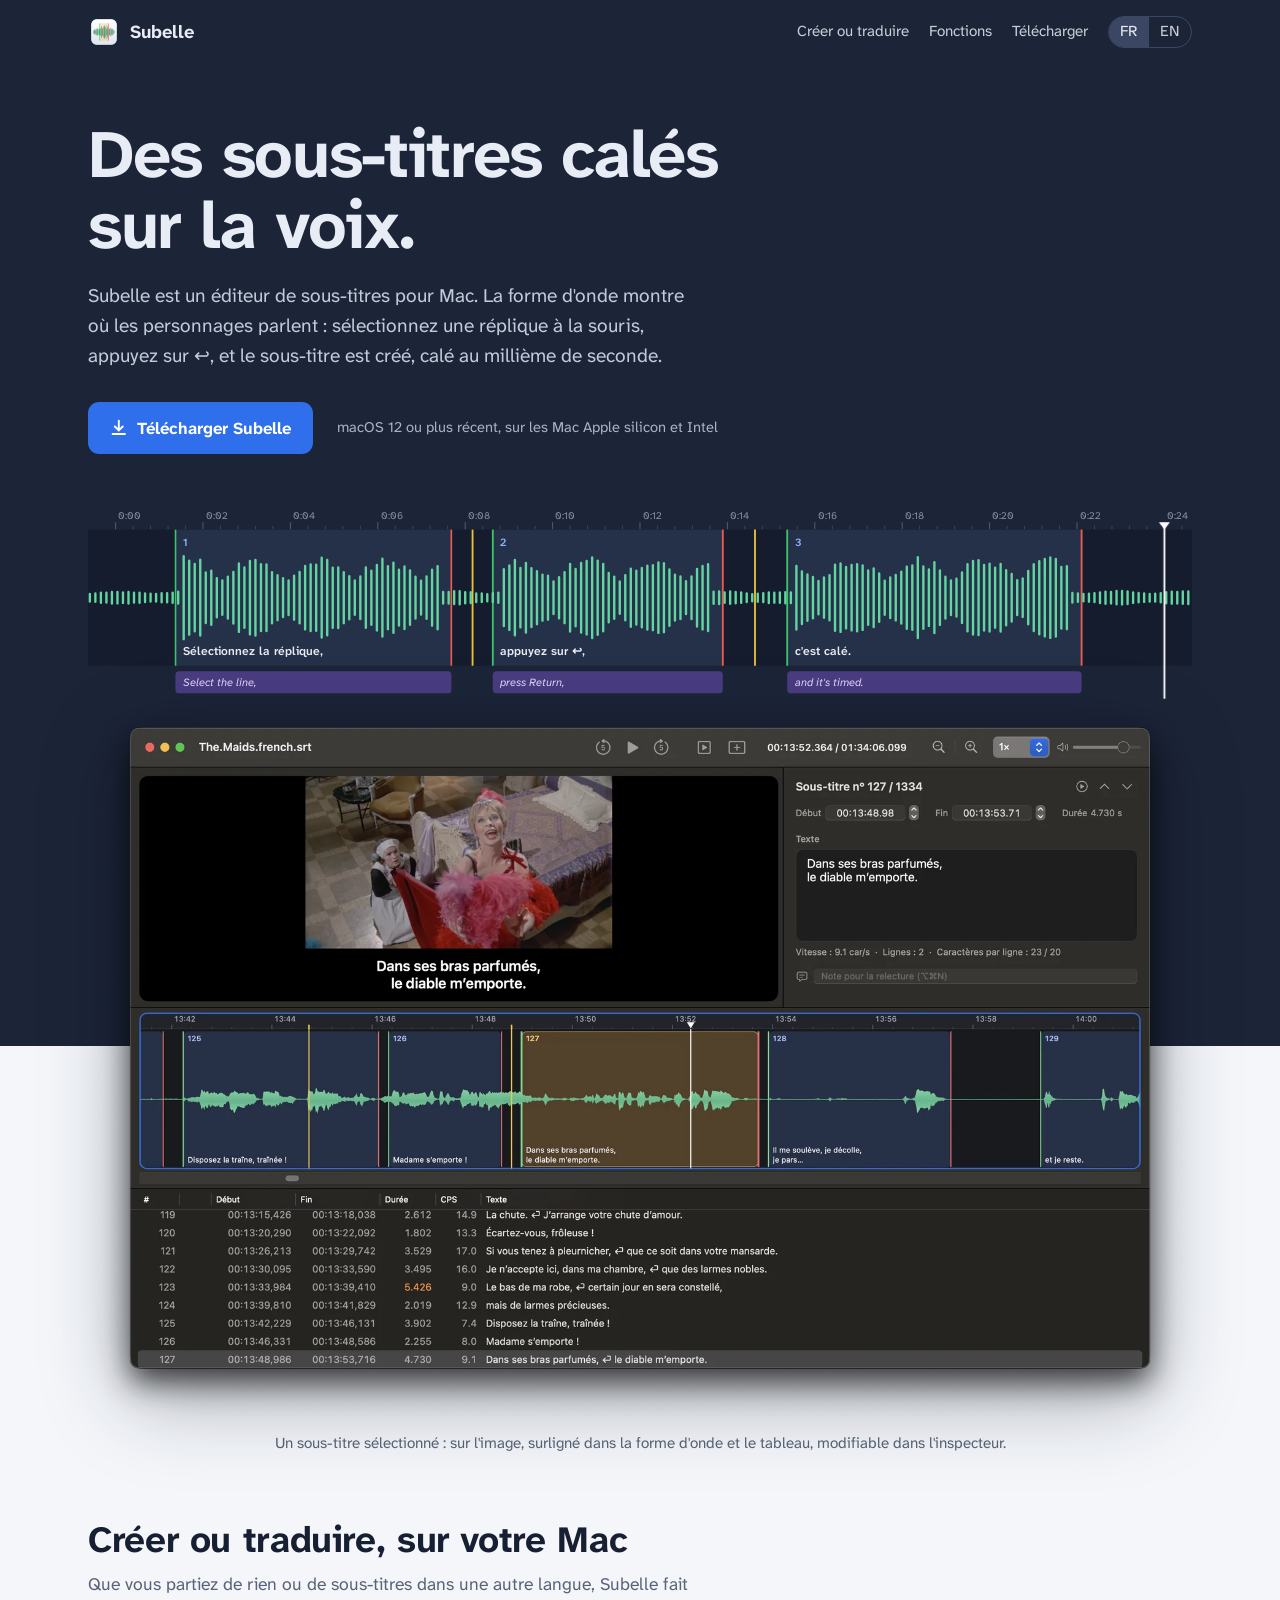
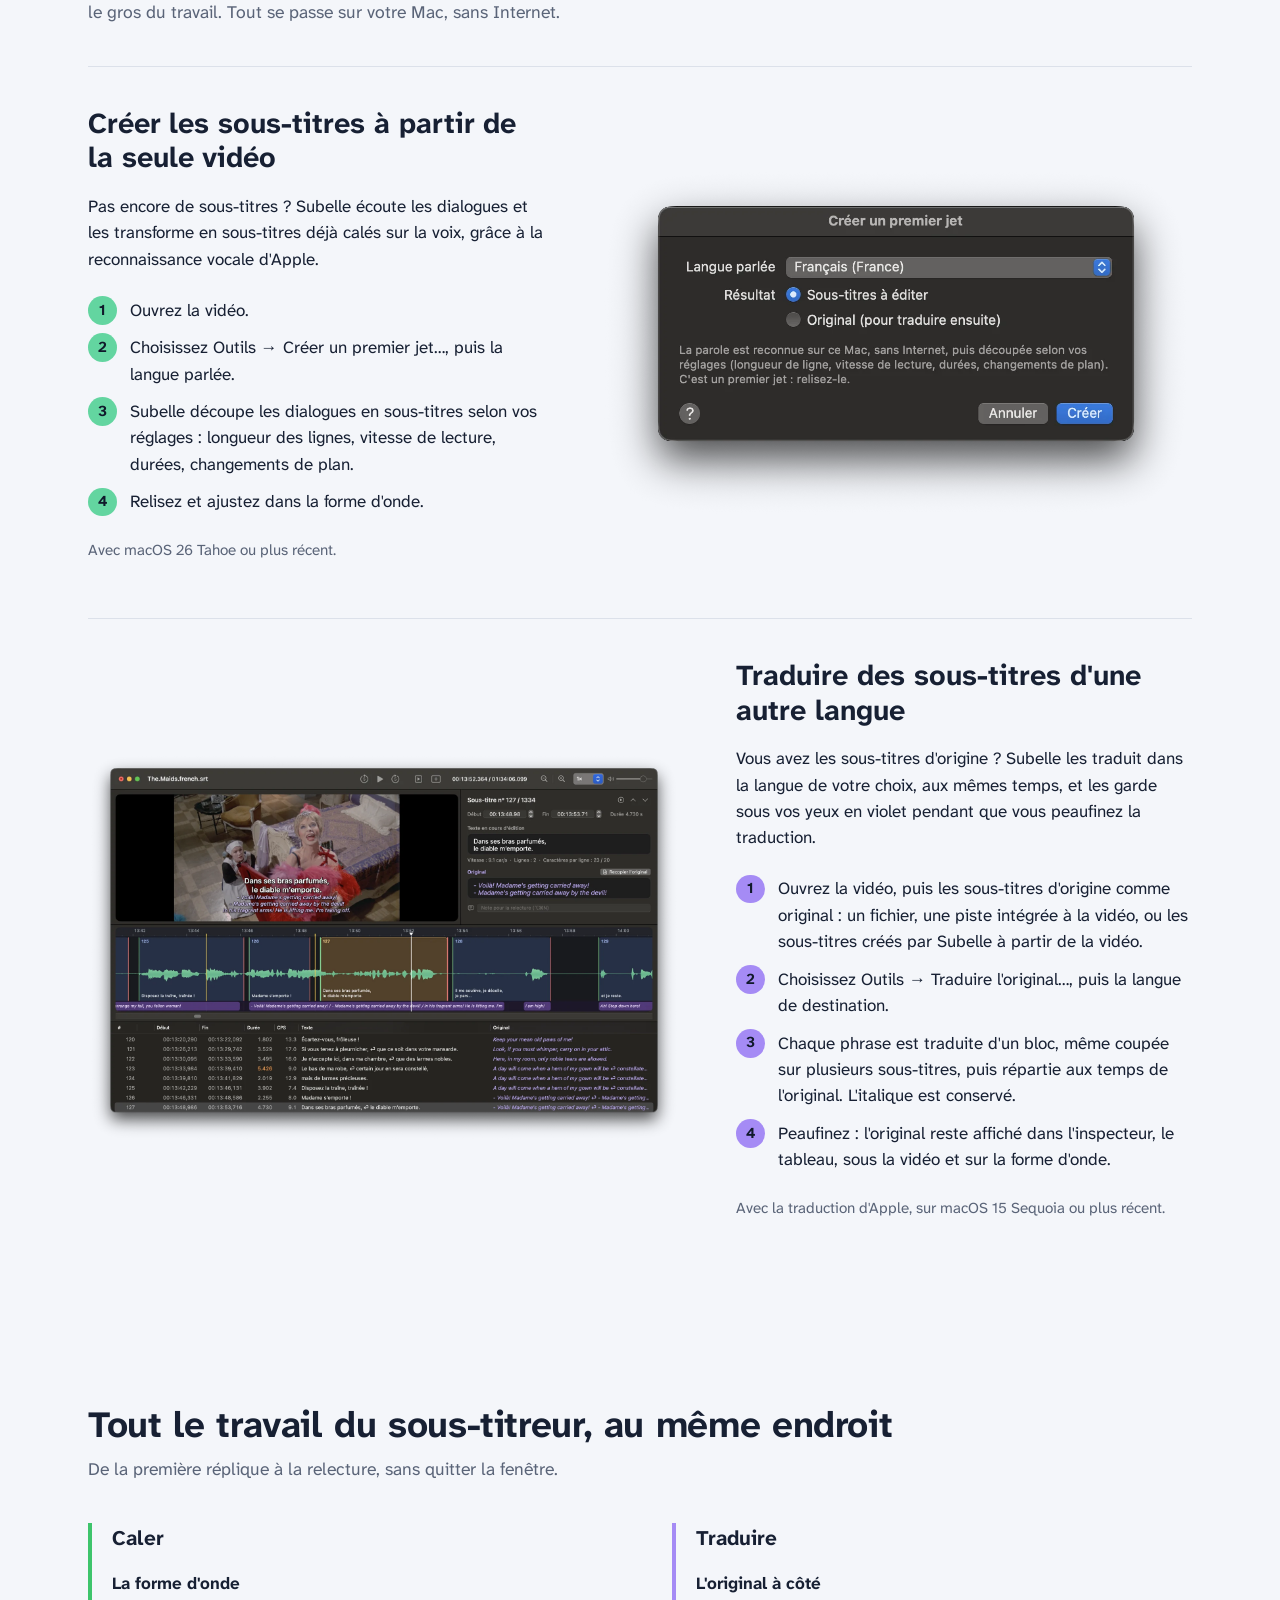
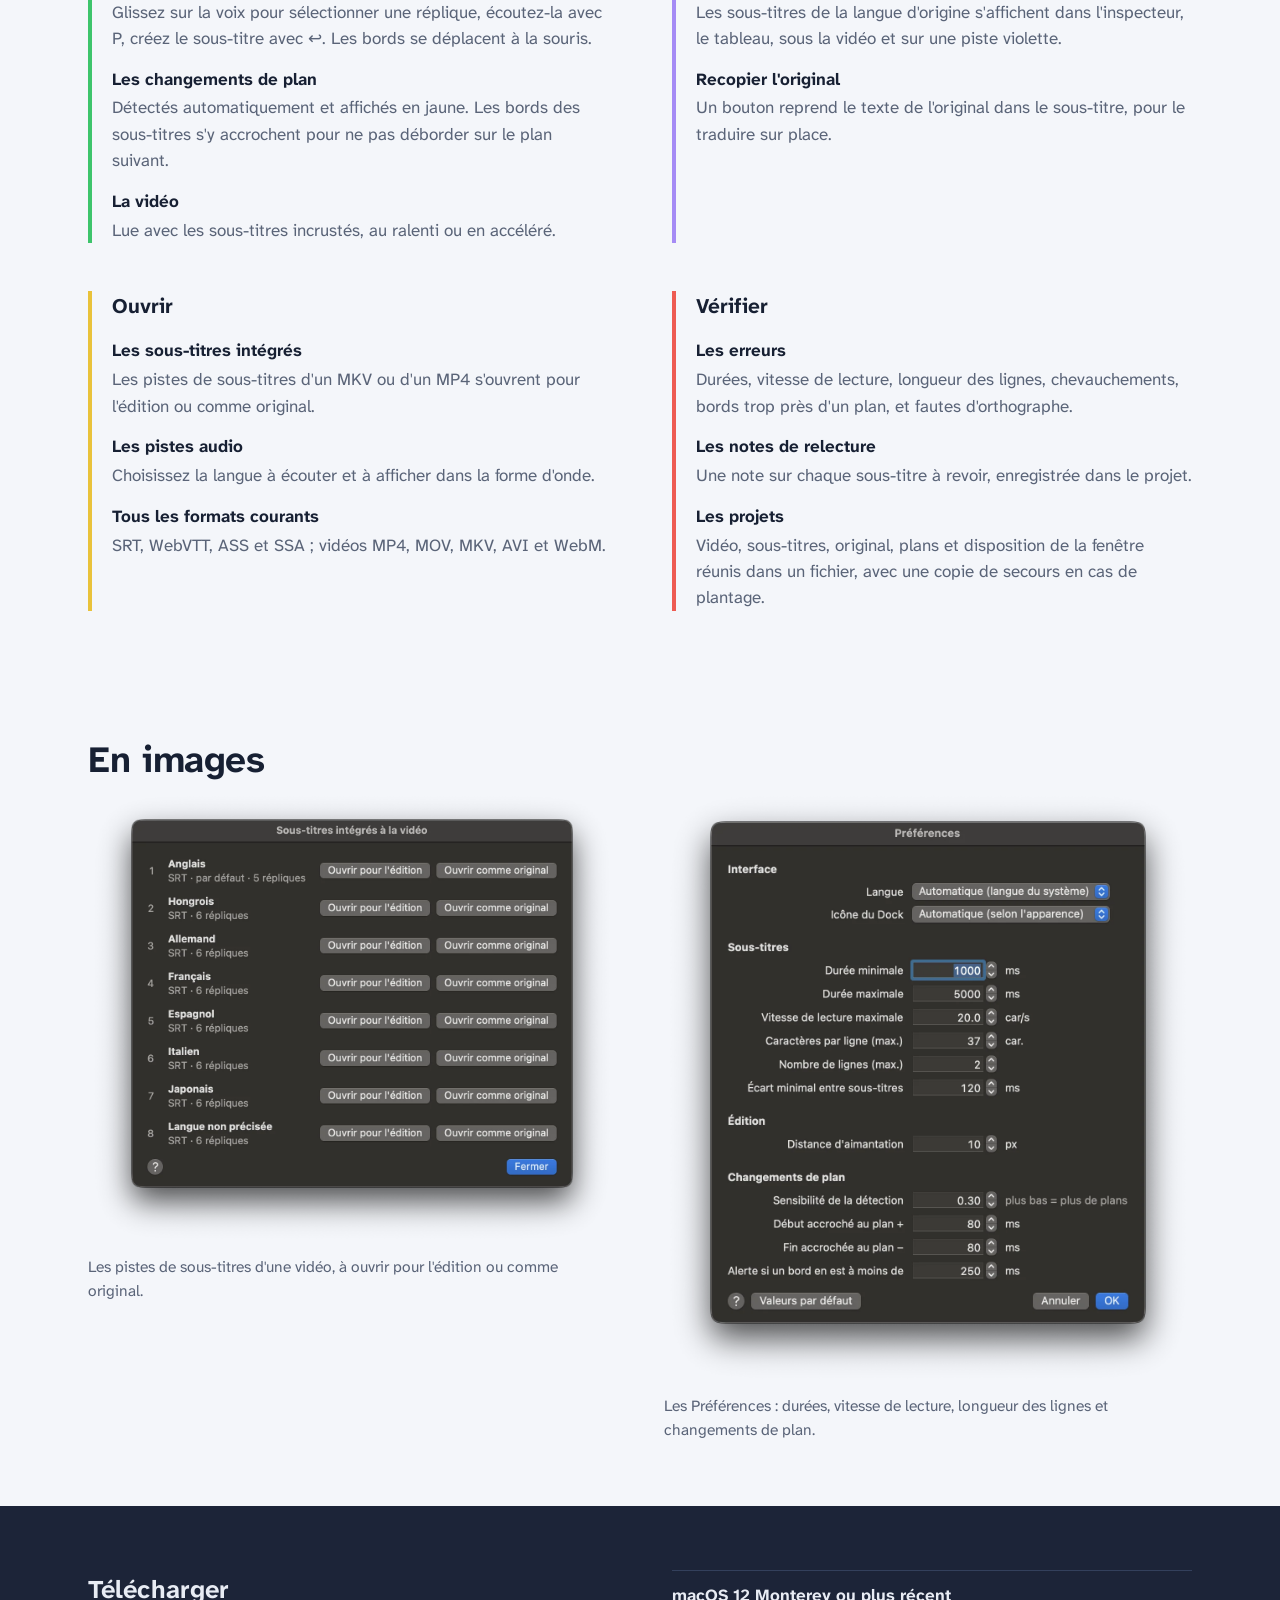
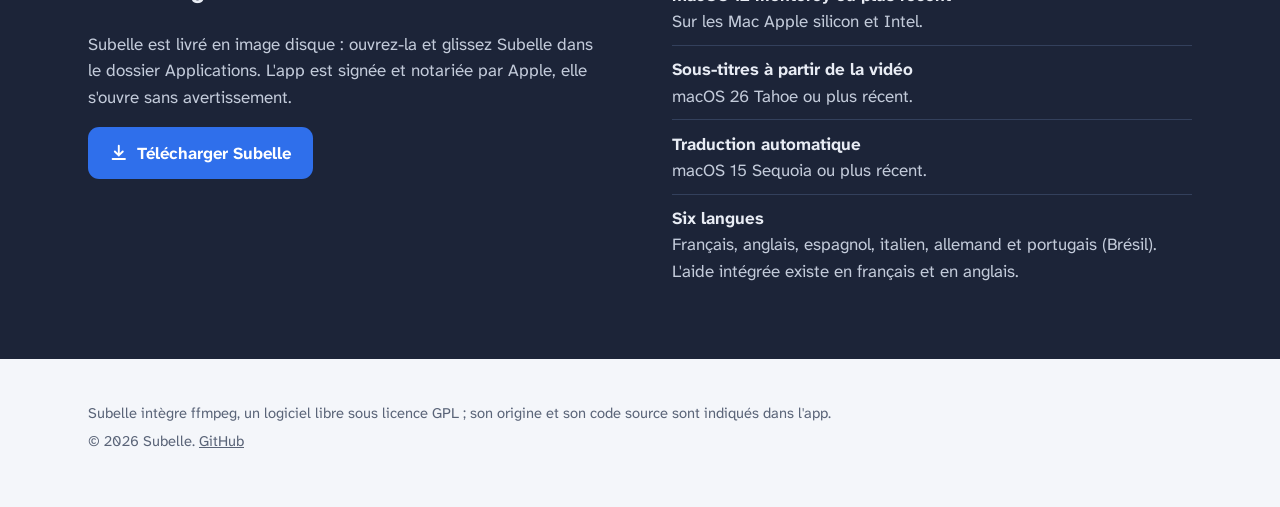
==== fr/index.html @ 778b36cb "Initial commit" ====
<!doctype html>
<html lang="fr">
<head>
<meta charset="utf-8">
<meta name="viewport" content="width=device-width, initial-scale=1">
<title>Subelle — éditeur de sous-titres pour Mac</title>
<meta name="description" content="Subelle est un éditeur de sous-titres pour Mac : on cale chaque réplique en regardant la forme d&#x27;onde de la voix. Il crée aussi des sous-titres à partir de la seule vidéo, et traduit des sous-titres d&#x27;une autre langue.">
<link rel="icon" type="image/png" href="../images/favicon.png">
<link rel="apple-touch-icon" href="../images/icon.png">
<link rel="alternate" hreflang="en" href="../">
<link rel="alternate" hreflang="fr" href="./">
<meta property="og:title" content="Subelle">
<meta property="og:description" content="Subelle est un éditeur de sous-titres pour Mac : on cale chaque réplique en regardant la forme d&#x27;onde de la voix. Il crée aussi des sous-titres à partir de la seule vidéo, et traduit des sous-titres d&#x27;une autre langue.">
<meta property="og:image" content="../images/fr/translation.webp">
<link rel="preconnect" href="https://fonts.googleapis.com">
<link rel="preconnect" href="https://fonts.gstatic.com" crossorigin>
<link href="https://fonts.googleapis.com/css2?family=Atkinson+Hyperlegible+Next:ital,wght@0,400;0,600;0,700;1,400&display=swap" rel="stylesheet">
<link rel="stylesheet" href="../style.css">
</head>
<body>
<header class="top">
  <div class="wrap">
    <a class="brand" href="./"><img src="../images/icon.png" alt="">Subelle</a>
    <nav aria-label="Navigation">
      <a class="hide-sm" href="#create-translate">Créer ou traduire</a>
      <a class="hide-sm" href="#features">Fonctions</a>
      <a class="hide-sm" href="#download">Télécharger</a>
      <span class="langs"><a href="./" lang="fr" data-lang="fr" aria-current="true">FR</a><a href="../" lang="en" data-lang="en" aria-current="false">EN</a></span>
    </nav>
  </div>
</header>
<main>
<div class="hero">
  <div class="wrap">
    <h1>Des sous-titres calés sur la voix.</h1>
    <p class="lead">Subelle est un éditeur de sous-titres pour Mac. La forme d&#x27;onde montre où les personnages parlent : sélectionnez une réplique à la souris, appuyez sur ↩, et le sous-titre est créé, calé au millième de seconde.</p>
    <div class="actions">
      <a class="button" href="#download" data-download><svg viewBox="0 0 20 20" aria-hidden="true"><path d="M10 2v11m0 0l-4.5-4.5M10 13l4.5-4.5M3 17h14" stroke="currentColor" stroke-width="2.2" fill="none" stroke-linecap="round" stroke-linejoin="round"/></svg>Télécharger Subelle</a>
      <p class="fine">macOS 12 ou plus récent, sur les Mac Apple silicon et Intel</p>
    </div>
  </div>
  <div class="wrap strip">
<svg viewBox="0 0 1200 214" role="img" aria-label="Une forme d&#x27;onde avec trois sous-titres calés sur la voix, et l&#x27;original anglais en violet en dessous." xmlns="http://www.w3.org/2000/svg">
<rect x="0" y="0" width="1200" height="30" fill="#1C2438"/>
<line x1="30" y1="22" x2="30" y2="30" stroke="#56627C" stroke-width="1"/>
<text class="ruler" x="33" y="18">0:00</text>
<line x1="49" y1="26" x2="49" y2="30" stroke="#3E4A63" stroke-width="1"/>
<line x1="68" y1="26" x2="68" y2="30" stroke="#3E4A63" stroke-width="1"/>
<line x1="87" y1="26" x2="87" y2="30" stroke="#3E4A63" stroke-width="1"/>
<line x1="106" y1="26" x2="106" y2="30" stroke="#3E4A63" stroke-width="1"/>
<line x1="125" y1="22" x2="125" y2="30" stroke="#56627C" stroke-width="1"/>
<text class="ruler" x="128" y="18">0:02</text>
<line x1="144" y1="26" x2="144" y2="30" stroke="#3E4A63" stroke-width="1"/>
<line x1="163" y1="26" x2="163" y2="30" stroke="#3E4A63" stroke-width="1"/>
<line x1="182" y1="26" x2="182" y2="30" stroke="#3E4A63" stroke-width="1"/>
<line x1="201" y1="26" x2="201" y2="30" stroke="#3E4A63" stroke-width="1"/>
<line x1="220" y1="22" x2="220" y2="30" stroke="#56627C" stroke-width="1"/>
<text class="ruler" x="223" y="18">0:04</text>
<line x1="239" y1="26" x2="239" y2="30" stroke="#3E4A63" stroke-width="1"/>
<line x1="258" y1="26" x2="258" y2="30" stroke="#3E4A63" stroke-width="1"/>
<line x1="277" y1="26" x2="277" y2="30" stroke="#3E4A63" stroke-width="1"/>
<line x1="296" y1="26" x2="296" y2="30" stroke="#3E4A63" stroke-width="1"/>
<line x1="315" y1="22" x2="315" y2="30" stroke="#56627C" stroke-width="1"/>
<text class="ruler" x="318" y="18">0:06</text>
<line x1="334" y1="26" x2="334" y2="30" stroke="#3E4A63" stroke-width="1"/>
<line x1="353" y1="26" x2="353" y2="30" stroke="#3E4A63" stroke-width="1"/>
<line x1="372" y1="26" x2="372" y2="30" stroke="#3E4A63" stroke-width="1"/>
<line x1="391" y1="26" x2="391" y2="30" stroke="#3E4A63" stroke-width="1"/>
<line x1="410" y1="22" x2="410" y2="30" stroke="#56627C" stroke-width="1"/>
<text class="ruler" x="413" y="18">0:08</text>
<line x1="429" y1="26" x2="429" y2="30" stroke="#3E4A63" stroke-width="1"/>
<line x1="448" y1="26" x2="448" y2="30" stroke="#3E4A63" stroke-width="1"/>
<line x1="467" y1="26" x2="467" y2="30" stroke="#3E4A63" stroke-width="1"/>
<line x1="486" y1="26" x2="486" y2="30" stroke="#3E4A63" stroke-width="1"/>
<line x1="505" y1="22" x2="505" y2="30" stroke="#56627C" stroke-width="1"/>
<text class="ruler" x="508" y="18">0:10</text>
<line x1="524" y1="26" x2="524" y2="30" stroke="#3E4A63" stroke-width="1"/>
<line x1="543" y1="26" x2="543" y2="30" stroke="#3E4A63" stroke-width="1"/>
<line x1="562" y1="26" x2="562" y2="30" stroke="#3E4A63" stroke-width="1"/>
<line x1="581" y1="26" x2="581" y2="30" stroke="#3E4A63" stroke-width="1"/>
<line x1="600" y1="22" x2="600" y2="30" stroke="#56627C" stroke-width="1"/>
<text class="ruler" x="603" y="18">0:12</text>
<line x1="619" y1="26" x2="619" y2="30" stroke="#3E4A63" stroke-width="1"/>
<line x1="638" y1="26" x2="638" y2="30" stroke="#3E4A63" stroke-width="1"/>
<line x1="657" y1="26" x2="657" y2="30" stroke="#3E4A63" stroke-width="1"/>
<line x1="676" y1="26" x2="676" y2="30" stroke="#3E4A63" stroke-width="1"/>
<line x1="695" y1="22" x2="695" y2="30" stroke="#56627C" stroke-width="1"/>
<text class="ruler" x="698" y="18">0:14</text>
<line x1="714" y1="26" x2="714" y2="30" stroke="#3E4A63" stroke-width="1"/>
<line x1="733" y1="26" x2="733" y2="30" stroke="#3E4A63" stroke-width="1"/>
<line x1="752" y1="26" x2="752" y2="30" stroke="#3E4A63" stroke-width="1"/>
<line x1="771" y1="26" x2="771" y2="30" stroke="#3E4A63" stroke-width="1"/>
<line x1="790" y1="22" x2="790" y2="30" stroke="#56627C" stroke-width="1"/>
<text class="ruler" x="793" y="18">0:16</text>
<line x1="809" y1="26" x2="809" y2="30" stroke="#3E4A63" stroke-width="1"/>
<line x1="828" y1="26" x2="828" y2="30" stroke="#3E4A63" stroke-width="1"/>
<line x1="847" y1="26" x2="847" y2="30" stroke="#3E4A63" stroke-width="1"/>
<line x1="866" y1="26" x2="866" y2="30" stroke="#3E4A63" stroke-width="1"/>
<line x1="885" y1="22" x2="885" y2="30" stroke="#56627C" stroke-width="1"/>
<text class="ruler" x="888" y="18">0:18</text>
<line x1="904" y1="26" x2="904" y2="30" stroke="#3E4A63" stroke-width="1"/>
<line x1="923" y1="26" x2="923" y2="30" stroke="#3E4A63" stroke-width="1"/>
<line x1="942" y1="26" x2="942" y2="30" stroke="#3E4A63" stroke-width="1"/>
<line x1="961" y1="26" x2="961" y2="30" stroke="#3E4A63" stroke-width="1"/>
<line x1="980" y1="22" x2="980" y2="30" stroke="#56627C" stroke-width="1"/>
<text class="ruler" x="983" y="18">0:20</text>
<line x1="999" y1="26" x2="999" y2="30" stroke="#3E4A63" stroke-width="1"/>
<line x1="1018" y1="26" x2="1018" y2="30" stroke="#3E4A63" stroke-width="1"/>
<line x1="1037" y1="26" x2="1037" y2="30" stroke="#3E4A63" stroke-width="1"/>
<line x1="1056" y1="26" x2="1056" y2="30" stroke="#3E4A63" stroke-width="1"/>
<line x1="1075" y1="22" x2="1075" y2="30" stroke="#56627C" stroke-width="1"/>
<text class="ruler" x="1078" y="18">0:22</text>
<line x1="1094" y1="26" x2="1094" y2="30" stroke="#3E4A63" stroke-width="1"/>
<line x1="1113" y1="26" x2="1113" y2="30" stroke="#3E4A63" stroke-width="1"/>
<line x1="1132" y1="26" x2="1132" y2="30" stroke="#3E4A63" stroke-width="1"/>
<line x1="1151" y1="26" x2="1151" y2="30" stroke="#3E4A63" stroke-width="1"/>
<line x1="1170" y1="22" x2="1170" y2="30" stroke="#56627C" stroke-width="1"/>
<text class="ruler" x="1173" y="18">0:24</text>
<line x1="1189" y1="26" x2="1189" y2="30" stroke="#3E4A63" stroke-width="1"/>
<line x1="1208" y1="26" x2="1208" y2="30" stroke="#3E4A63" stroke-width="1"/>
<line x1="1227" y1="26" x2="1227" y2="30" stroke="#3E4A63" stroke-width="1"/>
<line x1="1246" y1="26" x2="1246" y2="30" stroke="#3E4A63" stroke-width="1"/>
<rect x="0" y="30" width="1200" height="148" fill="#151C2D"/>
<g class="cue c1">
<rect x="95" y="30" width="300" height="148" fill="#253049"/>
<line x1="95" y1="30" x2="95" y2="178" stroke="#3DC46B" stroke-width="2"/>
<line x1="395" y1="30" x2="395" y2="178" stroke="#EE5B52" stroke-width="2"/>
<text class="cue-text" x="103" y="48" style="fill:#8FB4FF;font-size:12px">1</text>
<text class="cue-text" x="103" y="166">Sélectionnez la réplique,</text>
</g>
<g class="cue c2">
<rect x="440" y="30" width="250" height="148" fill="#253049"/>
<line x1="440" y1="30" x2="440" y2="178" stroke="#3DC46B" stroke-width="2"/>
<line x1="690" y1="30" x2="690" y2="178" stroke="#EE5B52" stroke-width="2"/>
<text class="cue-text" x="448" y="48" style="fill:#8FB4FF;font-size:12px">2</text>
<text class="cue-text" x="448" y="166">appuyez sur ↩,</text>
</g>
<g class="cue c3">
<rect x="760" y="30" width="320" height="148" fill="#253049"/>
<line x1="760" y1="30" x2="760" y2="178" stroke="#3DC46B" stroke-width="2"/>
<line x1="1080" y1="30" x2="1080" y2="178" stroke="#EE5B52" stroke-width="2"/>
<text class="cue-text" x="768" y="48" style="fill:#8FB4FF;font-size:12px">3</text>
<text class="cue-text" x="768" y="166">c&#x27;est calé.</text>
</g>
<line x1="418" y1="30" x2="418" y2="178" stroke="#E9C23A" stroke-width="2"/>
<line x1="725" y1="30" x2="725" y2="178" stroke="#E9C23A" stroke-width="2"/>
<path d="M2,99.9V108.1 M8,99.5V108.5 M14,98.5V109.5 M20,98.7V109.3 M26,97.7V110.3 M32,97.8V110.2 M38,98.3V109.7 M44,97.7V110.3 M50,98.7V109.3 M56,98.5V109.5 M62,99.3V108.7 M68,99.8V108.2 M74,99.9V108.1 M80,99.1V108.9 M86,99.0V109.0 M92,98.5V109.5 M98,97.6V110.4 M104,58.9V149.1 M110,63.8V144.2 M116,67.4V140.6 M122,62.8V145.2 M128,76.5V131.5 M134,74.6V133.4 M140,82.8V125.2 M146,85.4V122.6 M152,81.3V126.7 M158,76.0V132.0 M164,66.8V141.2 M170,71.2V136.8 M176,64.1V143.9 M182,62.9V145.1 M188,67.7V140.3 M194,67.8V140.2 M200,76.2V131.8 M206,79.6V128.4 M212,82.9V125.1 M218,85.2V122.8 M224,80.1V127.9 M230,76.1V131.9 M236,69.5V138.5 M242,67.8V140.2 M248,68.1V139.9 M254,60.6V147.4 M260,63.1V144.9 M266,71.3V136.7 M272,71.1V136.9 M278,76.3V131.7 M284,80.6V127.4 M290,85.4V122.6 M296,80.9V127.1 M302,71.2V136.8 M308,74.6V133.4 M314,68.4V139.6 M320,61.7V146.3 M326,69.8V138.2 M332,65.9V142.1 M338,73.7V134.3 M344,70.0V138.0 M350,74.5V133.5 M356,81.3V126.7 M362,85.6V122.4 M368,81.0V127.0 M374,73.6V134.4 M380,69.7V138.3 M386,97.7V110.3 M392,97.7V110.3 M398,97.0V111.0 M404,96.9V111.1 M410,98.0V110.0 M416,98.1V109.9 M422,99.3V108.7 M428,99.4V108.6 M434,100.1V107.9 M440,99.2V108.8 M446,98.5V109.5 M452,73.1V134.9 M458,69.0V139.0 M464,63.1V144.9 M470,71.7V136.3 M476,66.2V141.8 M482,72.0V136.0 M488,75.2V132.8 M494,79.0V129.0 M500,80.1V127.9 M506,86.3V121.7 M512,81.7V126.3 M518,76.3V131.7 M524,67.2V140.8 M530,72.9V135.1 M536,66.2V141.8 M542,64.1V143.9 M548,60.2V147.8 M554,63.7V144.3 M560,67.4V140.6 M566,77.2V130.8 M572,81.1V126.9 M578,86.4V121.6 M584,79.5V128.5 M590,72.4V135.6 M596,74.8V133.2 M602,71.8V136.2 M608,69.3V138.7 M614,68.7V139.3 M620,65.7V142.3 M626,66.5V141.5 M632,73.4V134.6 M638,79.1V128.9 M644,80.9V127.1 M650,86.2V121.8 M656,80.9V127.1 M662,72.7V135.3 M668,69.5V138.5 M674,67.7V140.3 M680,97.4V110.6 M686,97.2V110.8 M692,98.4V109.6 M698,97.3V110.7 M704,97.9V110.1 M710,98.4V109.6 M716,99.3V108.7 M722,100.1V107.9 M728,99.6V108.4 M734,99.2V108.8 M740,98.2V109.8 M746,98.6V109.4 M752,98.4V109.6 M758,98.0V110.0 M764,98.2V109.8 M770,69.4V138.6 M776,75.4V132.6 M782,78.8V129.2 M788,81.6V126.4 M794,85.9V122.1 M800,82.1V125.9 M806,79.5V128.5 M812,68.1V139.9 M818,66.8V141.2 M824,70.6V137.4 M830,68.4V139.6 M836,67.5V140.5 M842,69.0V139.0 M848,74.5V133.5 M854,72.1V135.9 M860,77.7V130.3 M866,85.5V122.5 M872,81.9V126.1 M878,79.3V128.7 M884,75.8V132.2 M890,70.2V137.8 M896,69.1V138.9 M902,60.1V147.9 M908,70.1V137.9 M914,73.3V134.7 M920,65.5V142.5 M926,74.4V133.6 M932,81.3V126.7 M938,85.2V122.8 M944,83.5V124.5 M950,76.6V131.4 M956,67.5V140.5 M962,64.0V144.0 M968,63.3V144.7 M974,68.3V139.7 M980,67.1V140.9 M986,71.4V136.6 M992,67.2V140.8 M998,74.1V133.9 M1004,78.1V129.9 M1010,85.1V122.9 M1016,83.1V124.9 M1022,75.0V133.0 M1028,67.7V140.3 M1034,64.3V143.7 M1040,61.9V146.1 M1046,60.3V147.7 M1052,61.8V146.2 M1058,70.5V137.5 M1064,69.8V138.2 M1070,98.8V109.2 M1076,99.5V108.5 M1082,100.0V108.0 M1088,99.7V108.3 M1094,99.2V108.8 M1100,98.2V109.8 M1106,97.4V110.6 M1112,97.8V110.2 M1118,96.8V111.2 M1124,96.7V111.3 M1130,97.1V110.9 M1136,98.3V109.7 M1142,98.9V109.1 M1148,99.4V108.6 M1154,99.9V108.1 M1160,99.8V108.2 M1166,99.0V109.0 M1172,98.0V110.0 M1178,97.5V110.5 M1184,97.7V110.3 M1190,97.3V110.7 M1196,97.1V110.9" stroke="#63D5A0" stroke-width="2.6" stroke-linecap="round" fill="none"/>
<rect x="95" y="184" width="300" height="24" rx="4" fill="#4A3C80"/>
<text x="103" y="200" style="font:italic 12px 'Atkinson Hyperlegible Next',sans-serif;fill:#E2D8FF">Select the line,</text>
<rect x="440" y="184" width="250" height="24" rx="4" fill="#4A3C80"/>
<text x="448" y="200" style="font:italic 12px 'Atkinson Hyperlegible Next',sans-serif;fill:#E2D8FF">press Return,</text>
<rect x="760" y="184" width="320" height="24" rx="4" fill="#4A3C80"/>
<text x="768" y="200" style="font:italic 12px 'Atkinson Hyperlegible Next',sans-serif;fill:#E2D8FF">and it&#x27;s timed.</text>
<g class="playhead"><line x1="30" y1="24" x2="30" y2="214" stroke="#FFFFFF" stroke-width="2"/><path d="M24,22 L36,22 L30,30Z" fill="#FFFFFF"/></g>
</svg>
  </div>
</div>
<div class="shot-hero">
  <div class="wrap">
    <figure><img src="../images/fr/editing.webp" width="1800" height="1182" alt="La fenêtre de Subelle : la vidéo avec son sous-titre, l&#x27;inspecteur, la forme d&#x27;onde et le tableau des sous-titres."><figcaption>Un sous-titre sélectionné : sur l&#x27;image, surligné dans la forme d&#x27;onde et le tableau, modifiable dans l&#x27;inspecteur.</figcaption></figure>
  </div>
</div>
<section id="create-translate" class="scenarios">
  <div class="wrap">
    <h2>Créer ou traduire, sur votre Mac</h2>
    <p class="intro">Que vous partiez de rien ou de sous-titres dans une autre langue, Subelle fait le gros du travail. Tout se passe sur votre Mac, sans Internet.</p>
    <article class="scenario create"><div class="text"><h3>Créer les sous-titres à partir de la seule vidéo</h3><p>Pas encore de sous-titres ? Subelle écoute les dialogues et les transforme en sous-titres déjà calés sur la voix, grâce à la reconnaissance vocale d&#x27;Apple.</p><ol><li>Ouvrez la vidéo.</li><li>Choisissez Outils → Créer un premier jet…, puis la langue parlée.</li><li>Subelle découpe les dialogues en sous-titres selon vos réglages : longueur des lignes, vitesse de lecture, durées, changements de plan.</li><li>Relisez et ajustez dans la forme d&#x27;onde.</li></ol><p class="req">Avec macOS 26 Tahoe ou plus récent.</p></div><figure><img src="../images/fr/draft.webp" alt="La fenêtre Créer un premier jet, avec la langue parlée et le choix du résultat."></figure></article><article class="scenario translate"><div class="text"><h3>Traduire des sous-titres d&#x27;une autre langue</h3><p>Vous avez les sous-titres d&#x27;origine ? Subelle les traduit dans la langue de votre choix, aux mêmes temps, et les garde sous vos yeux en violet pendant que vous peaufinez la traduction.</p><ol><li>Ouvrez la vidéo, puis les sous-titres d&#x27;origine comme original : un fichier, une piste intégrée à la vidéo, ou les sous-titres créés par Subelle à partir de la vidéo.</li><li>Choisissez Outils → Traduire l&#x27;original…, puis la langue de destination.</li><li>Chaque phrase est traduite d&#x27;un bloc, même coupée sur plusieurs sous-titres, puis répartie aux temps de l&#x27;original. L&#x27;italique est conservé.</li><li>Peaufinez : l&#x27;original reste affiché dans l&#x27;inspecteur, le tableau, sous la vidéo et sur la forme d&#x27;onde.</li></ol><p class="req">Avec la traduction d&#x27;Apple, sur macOS 15 Sequoia ou plus récent.</p></div><figure><img src="../images/fr/translation.webp" alt="Une traduction en cours : le sous-titre français sur l&#x27;image, l&#x27;original anglais en violet dans l&#x27;inspecteur, sur la forme d&#x27;onde et dans le tableau."></figure></article>
  </div>
</section>
<section id="features">
  <div class="wrap">
    <h2>Tout le travail du sous-titreur, au même endroit</h2>
    <p class="intro">De la première réplique à la relecture, sans quitter la fenêtre.</p>
    <div class="steps"><div class="step time"><h3>Caler</h3><dl><dt>La forme d&#x27;onde</dt><dd>Glissez sur la voix pour sélectionner une réplique, écoutez-la avec P, créez le sous-titre avec ↩. Les bords se déplacent à la souris.</dd><dt>Les changements de plan</dt><dd>Détectés automatiquement et affichés en jaune. Les bords des sous-titres s&#x27;y accrochent pour ne pas déborder sur le plan suivant.</dd><dt>La vidéo</dt><dd>Lue avec les sous-titres incrustés, au ralenti ou en accéléré.</dd></dl></div><div class="step translate"><h3>Traduire</h3><dl><dt>L&#x27;original à côté</dt><dd>Les sous-titres de la langue d&#x27;origine s&#x27;affichent dans l&#x27;inspecteur, le tableau, sous la vidéo et sur une piste violette.</dd><dt>Recopier l&#x27;original</dt><dd>Un bouton reprend le texte de l&#x27;original dans le sous-titre, pour le traduire sur place.</dd></dl></div><div class="step start"><h3>Ouvrir</h3><dl><dt>Les sous-titres intégrés</dt><dd>Les pistes de sous-titres d&#x27;un MKV ou d&#x27;un MP4 s&#x27;ouvrent pour l&#x27;édition ou comme original.</dd><dt>Les pistes audio</dt><dd>Choisissez la langue à écouter et à afficher dans la forme d&#x27;onde.</dd><dt>Tous les formats courants</dt><dd>SRT, WebVTT, ASS et SSA ; vidéos MP4, MOV, MKV, AVI et WebM.</dd></dl></div><div class="step check"><h3>Vérifier</h3><dl><dt>Les erreurs</dt><dd>Durées, vitesse de lecture, longueur des lignes, chevauchements, bords trop près d&#x27;un plan, et fautes d&#x27;orthographe.</dd><dt>Les notes de relecture</dt><dd>Une note sur chaque sous-titre à revoir, enregistrée dans le projet.</dd><dt>Les projets</dt><dd>Vidéo, sous-titres, original, plans et disposition de la fenêtre réunis dans un fichier, avec une copie de secours en cas de plantage.</dd></dl></div></div>
  </div>
</section>
<section id="screenshots">
  <div class="wrap">
    <h2>En images</h2>
    <div class="gallery"><figure class=""><img src="../images/fr/embedded.webp" alt="La liste des sous-titres intégrés à une vidéo."><figcaption>Les pistes de sous-titres d&#x27;une vidéo, à ouvrir pour l&#x27;édition ou comme original.</figcaption></figure><figure class=""><img src="../images/fr/settings.webp" alt="La fenêtre des Préférences."><figcaption>Les Préférences : durées, vitesse de lecture, longueur des lignes et changements de plan.</figcaption></figure></div>
  </div>
</section>
<section id="download" class="get">
  <div class="wrap">
    <div>
      <h2>Télécharger</h2>
      <p>Subelle est livré en image disque : ouvrez-la et glissez Subelle dans le dossier Applications. L&#x27;app est signée et notariée par Apple, elle s&#x27;ouvre sans avertissement.</p>
      <p><a class="button" href="#download" data-download><svg viewBox="0 0 20 20" aria-hidden="true"><path d="M10 2v11m0 0l-4.5-4.5M10 13l4.5-4.5M3 17h14" stroke="currentColor" stroke-width="2.2" fill="none" stroke-linecap="round" stroke-linejoin="round"/></svg>Télécharger Subelle</a></p>
    </div>
    <ul><li><strong>macOS 12 Monterey ou plus récent</strong>Sur les Mac Apple silicon et Intel.</li><li><strong>Sous-titres à partir de la vidéo</strong>macOS 26 Tahoe ou plus récent.</li><li><strong>Traduction automatique</strong>macOS 15 Sequoia ou plus récent.</li><li><strong>Six langues</strong>Français, anglais, espagnol, italien, allemand et portugais (Brésil). L&#x27;aide intégrée existe en français et en anglais.</li></ul>
  </div>
</section>
</main>
<footer>
  <div class="wrap">
    <p>Subelle intègre ffmpeg, un logiciel libre sous licence GPL ; son origine et son code source sont indiqués dans l&#x27;app.</p>
    <p>© 2026 Subelle. <a href="#" data-repo>GitHub</a></p>
  </div>
</footer>
<script src="../site.js"></script>
</body>
</html>
---- style.css ----
/* Subelle — site de présentation (GitHub Pages)
   Couleurs tirées de l'app : piste de la forme d'onde, onde verte, bords des sous-titres, original violet. */
:root {
  --paper: #F4F6FA;
  --ink: #172033;
  --muted: #5A6478;
  --rule: #DCE1EA;
  --track: #1C2438;
  --track-2: #253049;
  --wave: #63D5A0;
  --cue-in: #3DC46B;
  --cue-out: #EE5B52;
  --shot: #E9C23A;
  --original: #A58BF5;
  --button: #2F6FEB;
  --button-ink: #FFFFFF;
  --measure: 38rem;
  color-scheme: light;
}
@media (prefers-color-scheme: dark) {
  :root {
    --paper: #12182A;
    --ink: #E8ECF4;
    --muted: #A2ABBD;
    --rule: #2A344B;
    --track: #1C2438;
    --track-2: #253049;
    --button: #4C86F5;
    color-scheme: dark;
  }
}

* { box-sizing: border-box; }
html { -webkit-text-size-adjust: 100%; }
body {
  margin: 0;
  background: var(--paper);
  color: var(--ink);
  font-family: "Atkinson Hyperlegible Next", "Atkinson Hyperlegible", -apple-system, BlinkMacSystemFont, "Helvetica Neue", sans-serif;
  font-size: 1.0625rem;
  line-height: 1.55;
}
img { max-width: 100%; height: auto; display: block; }
a { color: inherit; }
a:focus-visible, button:focus-visible { outline: 3px solid var(--wave); outline-offset: 3px; border-radius: 6px; }

.wrap { max-width: 72rem; margin: 0 auto; padding: 0 1.5rem; }

/* — Barre du haut — */
.top {
  background: var(--track);
  color: #E8ECF4;
}
.top .wrap { display: flex; align-items: center; gap: 1rem; min-height: 4rem; }
.brand { display: flex; align-items: center; gap: .6rem; font-weight: 700; font-size: 1.15rem; text-decoration: none; }
.brand img { width: 2rem; height: 2rem; }
.top nav { margin-left: auto; display: flex; gap: 1.25rem; align-items: center; font-size: .95rem; }
.top nav a { text-decoration: none; opacity: .85; }
.top nav a:hover { opacity: 1; text-decoration: underline; text-underline-offset: .2em; }
.langs { display: flex; border: 1px solid #3A4662; border-radius: 999px; overflow: hidden; }
.langs a { padding: .2rem .7rem; opacity: .75; }
.langs a[aria-current="true"] { background: #3A4662; opacity: 1; }

/* — En-tête : texte + forme d'onde — */
.hero { background: var(--track); color: #E8ECF4; padding: 3.5rem 0 0; }
.hero h1 {
  font-size: clamp(2.3rem, 5.6vw, 4.2rem);
  line-height: 1.05;
  letter-spacing: -0.02em;
  font-weight: 700;
  margin: 0 0 1.25rem;
  max-width: 16ch;
}
.hero .lead { font-size: 1.2rem; color: #C3CBDA; max-width: var(--measure); margin: 0 0 2rem; }
.actions { display: flex; flex-wrap: wrap; align-items: center; gap: 1rem 1.5rem; }
.button {
  display: inline-flex; align-items: center; gap: .55rem;
  background: var(--button); color: var(--button-ink);
  font-weight: 700; font-size: 1.05rem; text-decoration: none;
  padding: .8rem 1.4rem; border-radius: .7rem;
}
.button:hover { filter: brightness(1.08); }
.button svg { width: 1.1rem; height: 1.1rem; }
.fine { font-size: .92rem; color: #A9B3C6; margin: 0; }

/* La forme d'onde : la signature du site */
.strip { margin-top: 3rem; position: relative; overflow: hidden; }
.strip svg { width: 100%; height: auto; display: block; }
.strip .cue-text { font: 600 13px "Atkinson Hyperlegible Next", sans-serif; fill: #E8ECF4; }
.strip .ruler { font: 11px "Atkinson Hyperlegible Next", sans-serif; fill: #8792A8; }
.playhead { transform: translateX(0); }
@media (prefers-reduced-motion: no-preference) {
  .playhead { animation: sweep 7s cubic-bezier(.4,0,.6,1) .6s 1 both; }
  .cue { opacity: .35; animation: lit .4s ease-out both; }
  .cue.c1 { animation-delay: 1.5s; }
  .cue.c2 { animation-delay: 3.6s; }
  .cue.c3 { animation-delay: 5.6s; }
}
@keyframes sweep { from { transform: translateX(0); } to { transform: translateX(1140px); } }
@keyframes lit { from { opacity: .35; } to { opacity: 1; } }

/* — Grande capture — */
.shot-hero { background: linear-gradient(var(--track) 0 45%, var(--paper) 45%); padding: 0 0 1rem; }
.shot-hero figure { margin: 0; }
.shot-hero img { width: 100%; filter: drop-shadow(0 18px 40px rgba(10, 16, 30, .35)); }
.shot-hero figcaption { color: var(--muted); font-size: .95rem; text-align: center; margin-top: .5rem; }

/* — Fonctions, par étape du travail — */
section { padding: 4rem 0; }
section > .wrap > h2 {
  font-size: clamp(1.7rem, 3vw, 2.3rem);
  line-height: 1.15;
  letter-spacing: -0.01em;
  margin: 0 0 .6rem;
}
section > .wrap > .intro { color: var(--muted); max-width: var(--measure); margin: 0 0 2.5rem; font-size: 1.1rem; }

.steps { display: grid; gap: 3rem 4rem; grid-template-columns: repeat(auto-fit, minmax(min(100%, 26rem), 1fr)); }
.step { border-left: 4px solid var(--c, var(--wave)); padding-left: 1.25rem; }
.step h3 { font-size: 1.3rem; margin: 0 0 .9rem; }
.step dl { margin: 0; }
.step dt { font-weight: 700; margin-top: .9rem; }
.step dd { margin: .15rem 0 0; color: var(--muted); max-width: var(--measure); }
.step.time { --c: var(--cue-in); }
.step.translate { --c: var(--original); }
.step.start { --c: var(--shot); }
.step.check { --c: var(--cue-out); }

/* — Captures — */
.gallery { display: grid; gap: 2.5rem 3rem; grid-template-columns: repeat(auto-fit, minmax(20rem, 1fr)); align-items: start; }
.gallery figure { margin: 0; }
.gallery .wide { grid-column: 1 / -1; }
.gallery img { width: 100%; }
.gallery figcaption { color: var(--muted); font-size: .97rem; margin-top: .6rem; max-width: var(--measure); }

/* — Télécharger — */
.get { background: var(--track); color: #E8ECF4; }
.get .wrap { display: grid; gap: 2rem 4rem; grid-template-columns: repeat(auto-fit, minmax(19rem, 1fr)); align-items: start; }
.get h2 { margin-top: 0; }
.get p { color: #C3CBDA; max-width: var(--measure); }
.get ul { margin: 0; padding: 0; list-style: none; }
.get li { padding: .65rem 0; border-top: 1px solid #33405C; color: #C3CBDA; }
.get li strong { color: #E8ECF4; display: block; }

footer { padding: 2.5rem 0 3rem; color: var(--muted); font-size: .92rem; }
footer p { margin: .3rem 0; max-width: 48rem; }

@media (max-width: 40rem) {
  body { font-size: 1rem; }
  .wrap { padding: 0 1rem; }
  .top nav .hide-sm { display: none; }
  .hero { padding-top: 2.25rem; }
  .hero .lead { font-size: 1.08rem; }
  .strip svg { width: 780px; max-width: none; }
  section { padding: 3rem 0; }
}

/* — Créer ou traduire : les deux scénarios mis en avant — */
.scenarios { padding-top: 3rem; }
.scenario {
  display: grid; gap: 2rem 3.5rem; align-items: center;
  grid-template-columns: minmax(0, 1fr) minmax(0, 1.3fr);
  padding: 2.5rem 0; border-top: 1px solid var(--rule);
}
.scenario:nth-of-type(even) { grid-template-columns: minmax(0, 1.3fr) minmax(0, 1fr); }
.scenario:nth-of-type(even) .text { order: 2; }
.scenario h3 { font-size: clamp(1.4rem, 2.4vw, 1.8rem); line-height: 1.2; margin: 0 0 .8rem; }
.scenario .text > p { max-width: var(--measure); }
.scenario ol { list-style: none; counter-reset: step; padding: 0; margin: 1.2rem 0; }
.scenario li { counter-increment: step; position: relative; padding: .35rem 0 .35rem 2.6rem; max-width: var(--measure); }
.scenario li::before {
  content: counter(step);
  position: absolute; left: 0; top: .3rem;
  width: 1.8rem; height: 1.8rem; border-radius: 50%;
  display: grid; place-items: center;
  font-weight: 700; font-size: .95rem;
  background: var(--c); color: #10192B;
}
.scenario.create { --c: var(--wave); }
.scenario.translate { --c: var(--original); }
.scenario .req { color: var(--muted); font-size: .95rem; }
.scenario figure { margin: 0; }
.scenario img { width: 100%; }
@media (max-width: 52rem) {
  .scenario, .scenario:nth-of-type(even) { grid-template-columns: 1fr; }
  .scenario:nth-of-type(even) .text { order: 0; }
}
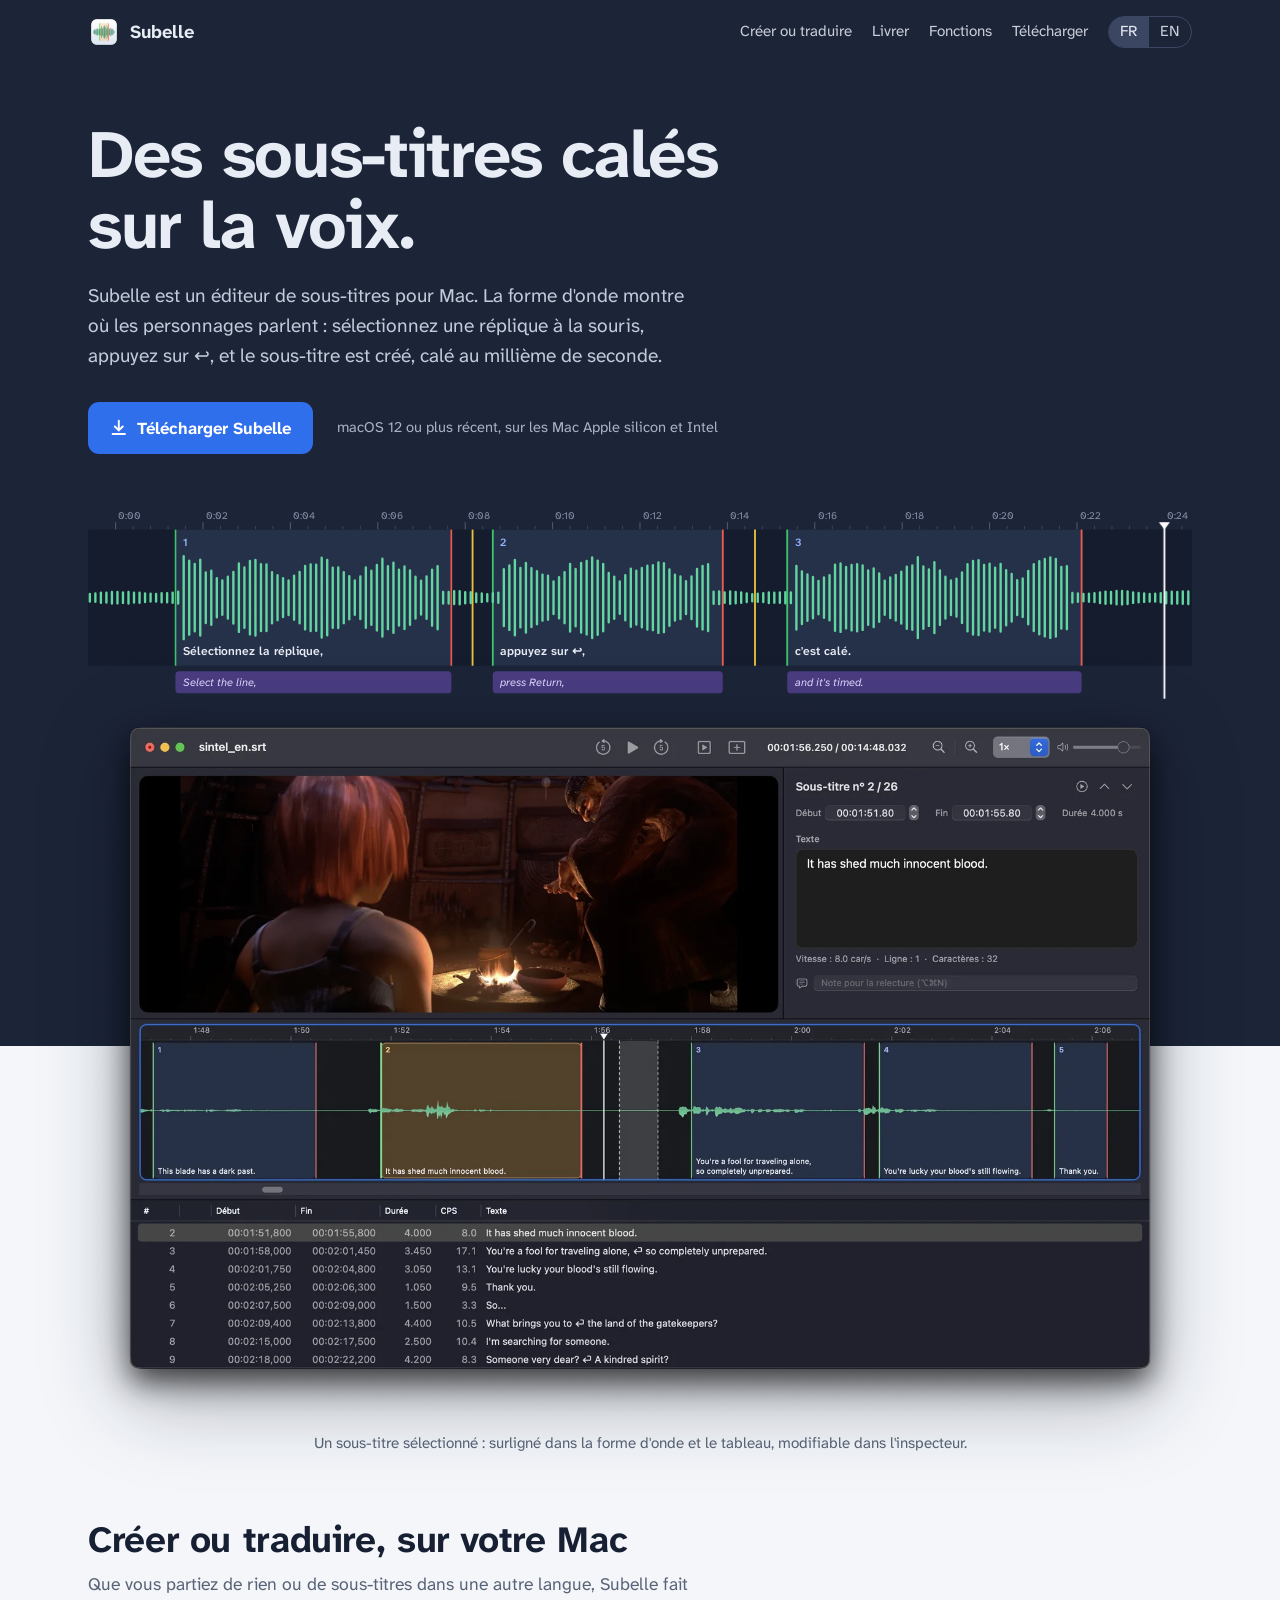
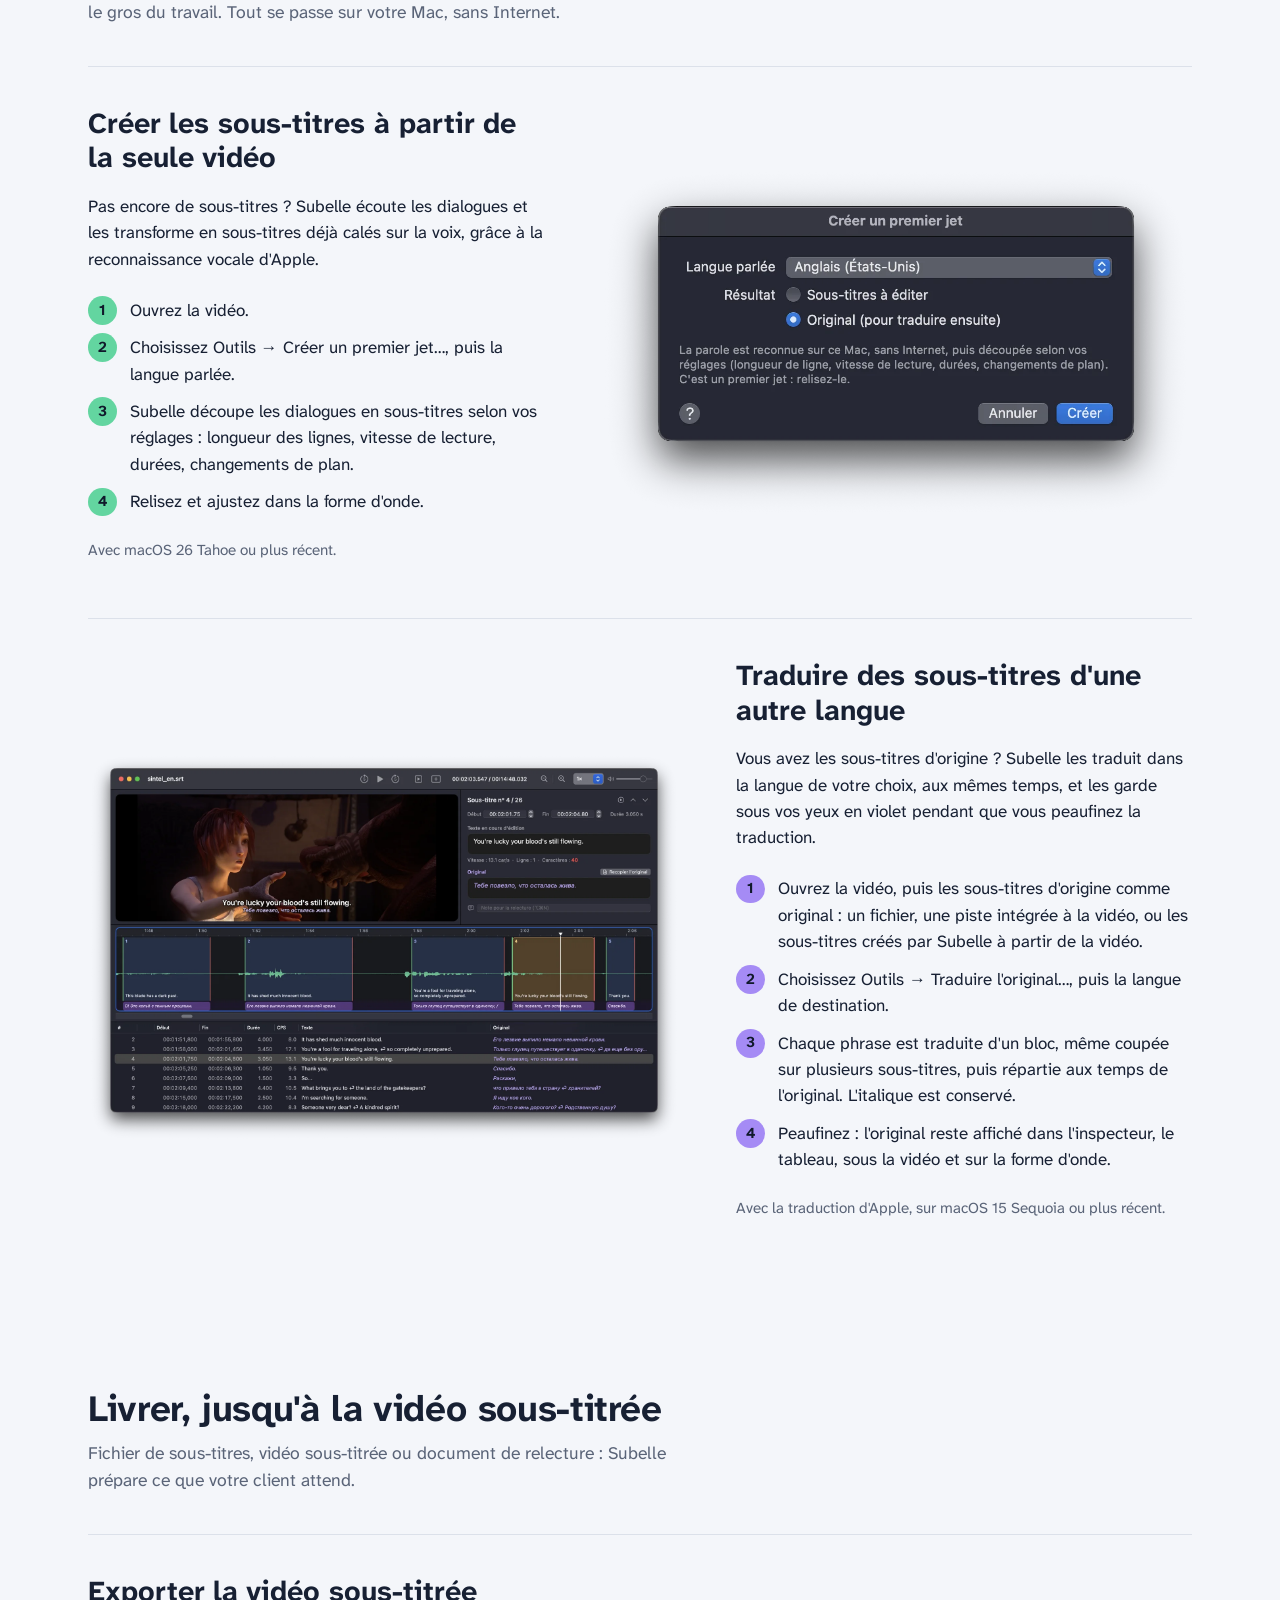
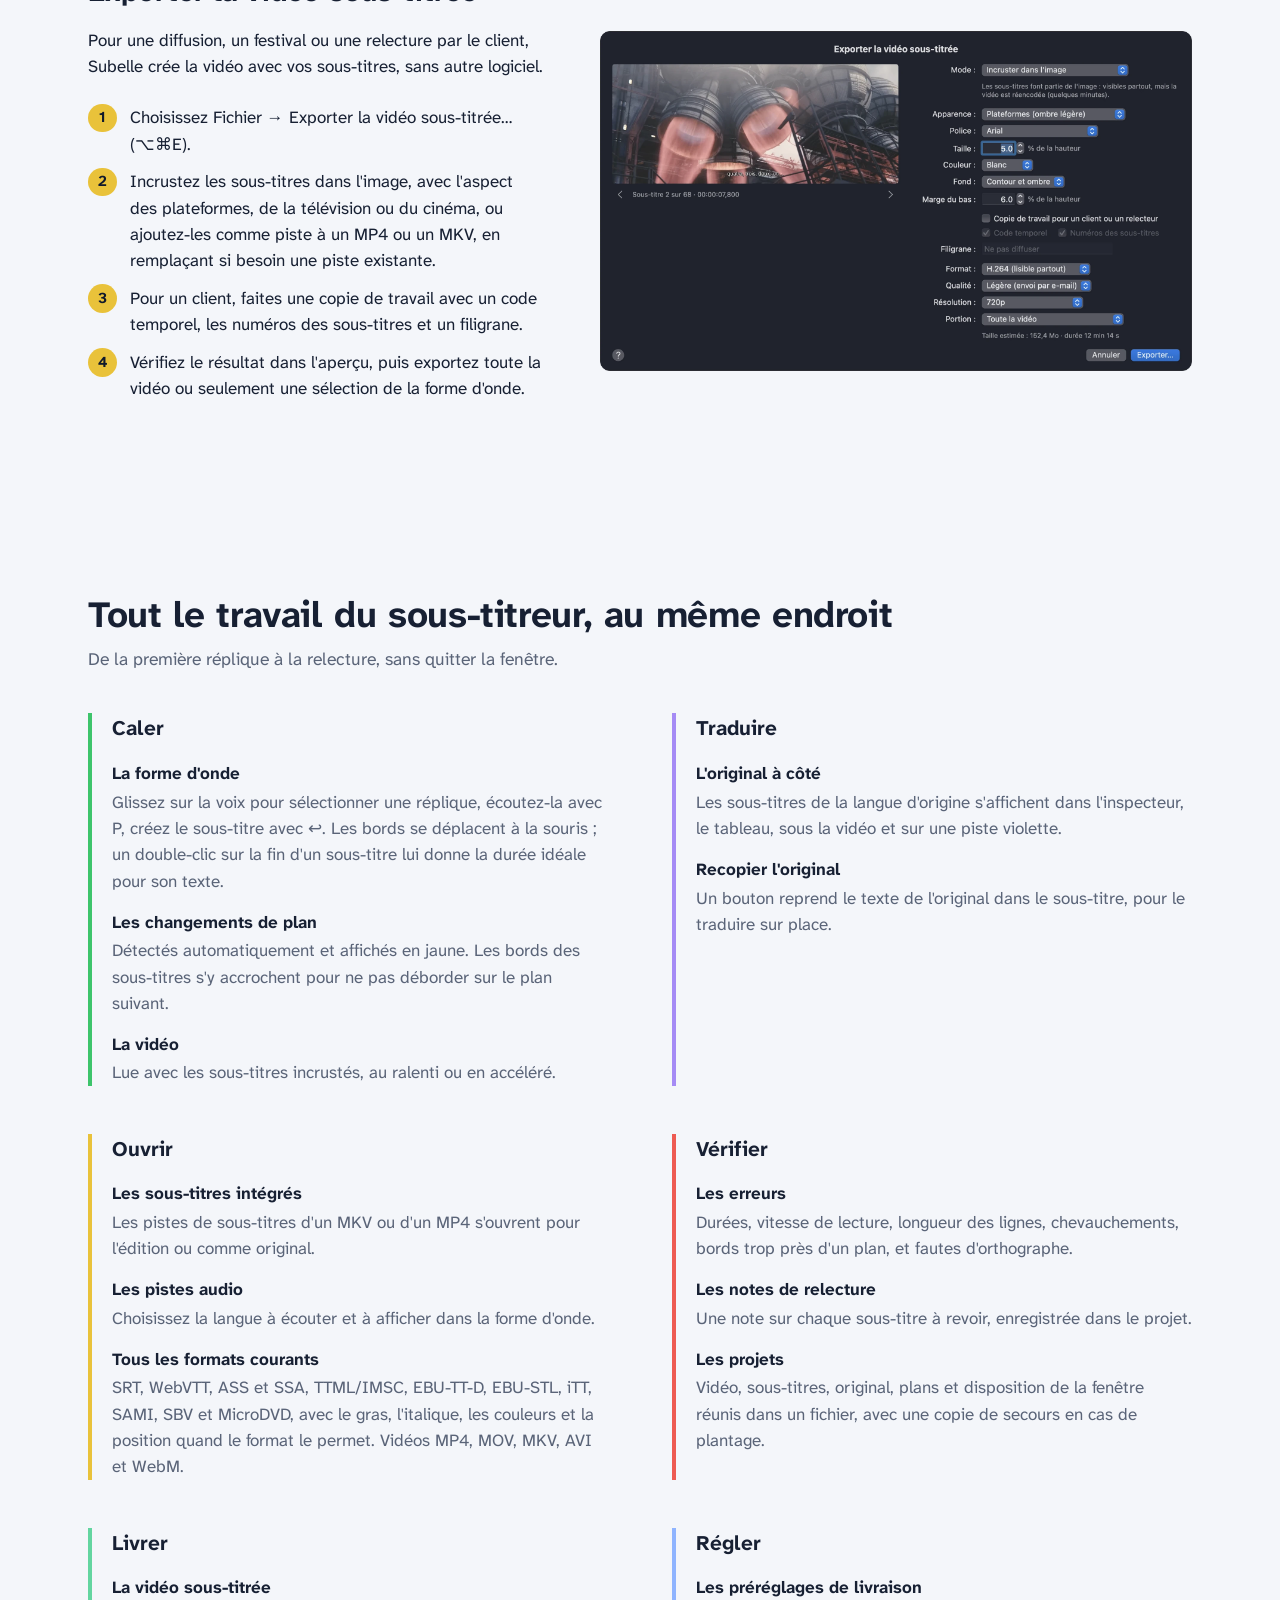
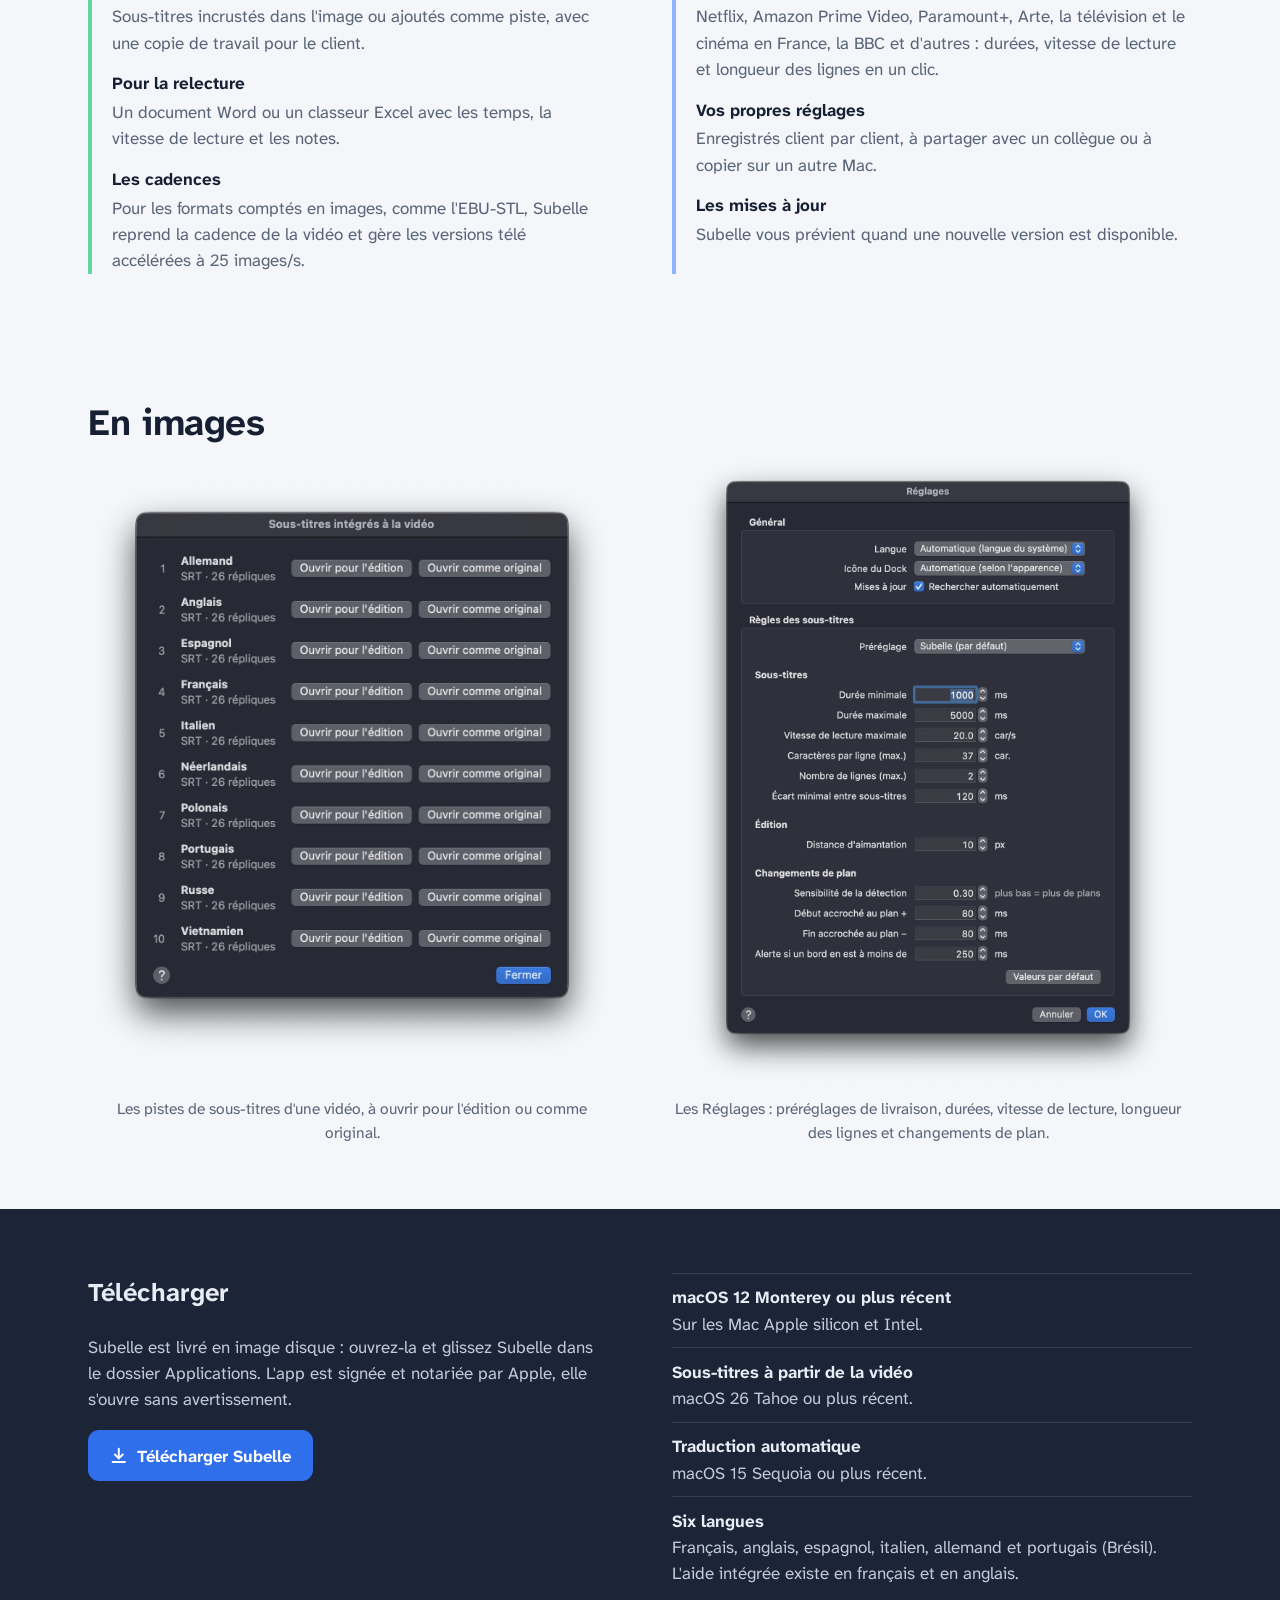
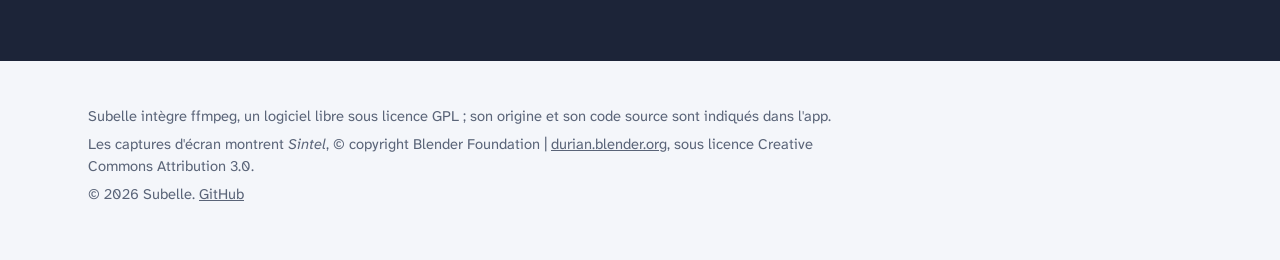
==== commit 0a8c8500: "Site : version 2.1 (livraison, export vidéo, réglages)" ====
--- a/fr/index.html
+++ b/fr/index.html
@@ -4,13 +4,13 @@
 <meta charset="utf-8">
 <meta name="viewport" content="width=device-width, initial-scale=1">
 <title>Subelle — éditeur de sous-titres pour Mac</title>
-<meta name="description" content="Subelle est un éditeur de sous-titres pour Mac : on cale chaque réplique en regardant la forme d&#x27;onde de la voix. Il crée aussi des sous-titres à partir de la seule vidéo, et traduit des sous-titres d&#x27;une autre langue.">
+<meta name="description" content="Subelle est un éditeur de sous-titres pour Mac : on cale chaque réplique en regardant la forme d&#x27;onde de la voix. Il crée aussi des sous-titres à partir de la seule vidéo, traduit des sous-titres d&#x27;une autre langue et exporte la vidéo sous-titrée.">
 <link rel="icon" type="image/png" href="../images/favicon.png">
 <link rel="apple-touch-icon" href="../images/icon.png">
 <link rel="alternate" hreflang="en" href="../">
 <link rel="alternate" hreflang="fr" href="./">
 <meta property="og:title" content="Subelle">
-<meta property="og:description" content="Subelle est un éditeur de sous-titres pour Mac : on cale chaque réplique en regardant la forme d&#x27;onde de la voix. Il crée aussi des sous-titres à partir de la seule vidéo, et traduit des sous-titres d&#x27;une autre langue.">
+<meta property="og:description" content="Subelle est un éditeur de sous-titres pour Mac : on cale chaque réplique en regardant la forme d&#x27;onde de la voix. Il crée aussi des sous-titres à partir de la seule vidéo, traduit des sous-titres d&#x27;une autre langue et exporte la vidéo sous-titrée.">
 <meta property="og:image" content="../images/fr/translation.webp">
 <link rel="preconnect" href="https://fonts.googleapis.com">
 <link rel="preconnect" href="https://fonts.gstatic.com" crossorigin>
@@ -23,6 +23,7 @@
     <a class="brand" href="./"><img src="../images/icon.png" alt="">Subelle</a>
     <nav aria-label="Navigation">
       <a class="hide-sm" href="#create-translate">Créer ou traduire</a>
+      <a class="hide-sm" href="#deliver">Livrer</a>
       <a class="hide-sm" href="#features">Fonctions</a>
       <a class="hide-sm" href="#download">Télécharger</a>
       <span class="langs"><a href="./" lang="fr" data-lang="fr" aria-current="true">FR</a><a href="../" lang="en" data-lang="en" aria-current="false">EN</a></span>
@@ -157,27 +158,34 @@
 </div>
 <div class="shot-hero">
   <div class="wrap">
-    <figure><img src="../images/fr/editing.webp" width="1800" height="1182" alt="La fenêtre de Subelle : la vidéo avec son sous-titre, l&#x27;inspecteur, la forme d&#x27;onde et le tableau des sous-titres."><figcaption>Un sous-titre sélectionné : sur l&#x27;image, surligné dans la forme d&#x27;onde et le tableau, modifiable dans l&#x27;inspecteur.</figcaption></figure>
+    <figure><img src="../images/fr/editing.webp" width="1800" height="1182" alt="La fenêtre de Subelle : la vidéo, l&#x27;inspecteur, la forme d&#x27;onde et le tableau des sous-titres."><figcaption>Un sous-titre sélectionné : surligné dans la forme d&#x27;onde et le tableau, modifiable dans l&#x27;inspecteur.</figcaption></figure>
   </div>
 </div>
 <section id="create-translate" class="scenarios">
   <div class="wrap">
     <h2>Créer ou traduire, sur votre Mac</h2>
     <p class="intro">Que vous partiez de rien ou de sous-titres dans une autre langue, Subelle fait le gros du travail. Tout se passe sur votre Mac, sans Internet.</p>
-    <article class="scenario create"><div class="text"><h3>Créer les sous-titres à partir de la seule vidéo</h3><p>Pas encore de sous-titres ? Subelle écoute les dialogues et les transforme en sous-titres déjà calés sur la voix, grâce à la reconnaissance vocale d&#x27;Apple.</p><ol><li>Ouvrez la vidéo.</li><li>Choisissez Outils → Créer un premier jet…, puis la langue parlée.</li><li>Subelle découpe les dialogues en sous-titres selon vos réglages : longueur des lignes, vitesse de lecture, durées, changements de plan.</li><li>Relisez et ajustez dans la forme d&#x27;onde.</li></ol><p class="req">Avec macOS 26 Tahoe ou plus récent.</p></div><figure><img src="../images/fr/draft.webp" alt="La fenêtre Créer un premier jet, avec la langue parlée et le choix du résultat."></figure></article><article class="scenario translate"><div class="text"><h3>Traduire des sous-titres d&#x27;une autre langue</h3><p>Vous avez les sous-titres d&#x27;origine ? Subelle les traduit dans la langue de votre choix, aux mêmes temps, et les garde sous vos yeux en violet pendant que vous peaufinez la traduction.</p><ol><li>Ouvrez la vidéo, puis les sous-titres d&#x27;origine comme original : un fichier, une piste intégrée à la vidéo, ou les sous-titres créés par Subelle à partir de la vidéo.</li><li>Choisissez Outils → Traduire l&#x27;original…, puis la langue de destination.</li><li>Chaque phrase est traduite d&#x27;un bloc, même coupée sur plusieurs sous-titres, puis répartie aux temps de l&#x27;original. L&#x27;italique est conservé.</li><li>Peaufinez : l&#x27;original reste affiché dans l&#x27;inspecteur, le tableau, sous la vidéo et sur la forme d&#x27;onde.</li></ol><p class="req">Avec la traduction d&#x27;Apple, sur macOS 15 Sequoia ou plus récent.</p></div><figure><img src="../images/fr/translation.webp" alt="Une traduction en cours : le sous-titre français sur l&#x27;image, l&#x27;original anglais en violet dans l&#x27;inspecteur, sur la forme d&#x27;onde et dans le tableau."></figure></article>
+    <article class="scenario create"><div class="text"><h3>Créer les sous-titres à partir de la seule vidéo</h3><p>Pas encore de sous-titres ? Subelle écoute les dialogues et les transforme en sous-titres déjà calés sur la voix, grâce à la reconnaissance vocale d&#x27;Apple.</p><ol><li>Ouvrez la vidéo.</li><li>Choisissez Outils → Créer un premier jet…, puis la langue parlée.</li><li>Subelle découpe les dialogues en sous-titres selon vos réglages : longueur des lignes, vitesse de lecture, durées, changements de plan.</li><li>Relisez et ajustez dans la forme d&#x27;onde.</li></ol><p class="req">Avec macOS 26 Tahoe ou plus récent.</p></div><figure><img src="../images/fr/draft.webp" alt="La fenêtre Créer un premier jet, avec la langue parlée et le choix du résultat."></figure></article><article class="scenario translate"><div class="text"><h3>Traduire des sous-titres d&#x27;une autre langue</h3><p>Vous avez les sous-titres d&#x27;origine ? Subelle les traduit dans la langue de votre choix, aux mêmes temps, et les garde sous vos yeux en violet pendant que vous peaufinez la traduction.</p><ol><li>Ouvrez la vidéo, puis les sous-titres d&#x27;origine comme original : un fichier, une piste intégrée à la vidéo, ou les sous-titres créés par Subelle à partir de la vidéo.</li><li>Choisissez Outils → Traduire l&#x27;original…, puis la langue de destination.</li><li>Chaque phrase est traduite d&#x27;un bloc, même coupée sur plusieurs sous-titres, puis répartie aux temps de l&#x27;original. L&#x27;italique est conservé.</li><li>Peaufinez : l&#x27;original reste affiché dans l&#x27;inspecteur, le tableau, sous la vidéo et sur la forme d&#x27;onde.</li></ol><p class="req">Avec la traduction d&#x27;Apple, sur macOS 15 Sequoia ou plus récent.</p></div><figure><img src="../images/fr/translation.webp" alt="Une traduction en cours : le sous-titre anglais sur l&#x27;image, l&#x27;original russe en violet dans l&#x27;inspecteur, sur la forme d&#x27;onde et dans le tableau."></figure></article>
+  </div>
+</section>
+<section id="deliver" class="scenarios">
+  <div class="wrap">
+    <h2>Livrer, jusqu&#x27;à la vidéo sous-titrée</h2>
+    <p class="intro">Fichier de sous-titres, vidéo sous-titrée ou document de relecture : Subelle prépare ce que votre client attend.</p>
+    <article class="scenario deliver"><div class="text"><h3>Exporter la vidéo sous-titrée</h3><p>Pour une diffusion, un festival ou une relecture par le client, Subelle crée la vidéo avec vos sous-titres, sans autre logiciel.</p><ol><li>Choisissez Fichier → Exporter la vidéo sous-titrée… (⌥⌘E).</li><li>Incrustez les sous-titres dans l&#x27;image, avec l&#x27;aspect des plateformes, de la télévision ou du cinéma, ou ajoutez-les comme piste à un MP4 ou un MKV, en remplaçant si besoin une piste existante.</li><li>Pour un client, faites une copie de travail avec un code temporel, les numéros des sous-titres et un filigrane.</li><li>Vérifiez le résultat dans l&#x27;aperçu, puis exportez toute la vidéo ou seulement une sélection de la forme d&#x27;onde.</li></ol></div><figure><img src="../images/fr/export.webp" alt="La fenêtre Exporter la vidéo sous-titrée, avec l&#x27;aperçu de l&#x27;image et les réglages d&#x27;apparence."></figure></article>
   </div>
 </section>
 <section id="features">
   <div class="wrap">
     <h2>Tout le travail du sous-titreur, au même endroit</h2>
     <p class="intro">De la première réplique à la relecture, sans quitter la fenêtre.</p>
-    <div class="steps"><div class="step time"><h3>Caler</h3><dl><dt>La forme d&#x27;onde</dt><dd>Glissez sur la voix pour sélectionner une réplique, écoutez-la avec P, créez le sous-titre avec ↩. Les bords se déplacent à la souris.</dd><dt>Les changements de plan</dt><dd>Détectés automatiquement et affichés en jaune. Les bords des sous-titres s&#x27;y accrochent pour ne pas déborder sur le plan suivant.</dd><dt>La vidéo</dt><dd>Lue avec les sous-titres incrustés, au ralenti ou en accéléré.</dd></dl></div><div class="step translate"><h3>Traduire</h3><dl><dt>L&#x27;original à côté</dt><dd>Les sous-titres de la langue d&#x27;origine s&#x27;affichent dans l&#x27;inspecteur, le tableau, sous la vidéo et sur une piste violette.</dd><dt>Recopier l&#x27;original</dt><dd>Un bouton reprend le texte de l&#x27;original dans le sous-titre, pour le traduire sur place.</dd></dl></div><div class="step start"><h3>Ouvrir</h3><dl><dt>Les sous-titres intégrés</dt><dd>Les pistes de sous-titres d&#x27;un MKV ou d&#x27;un MP4 s&#x27;ouvrent pour l&#x27;édition ou comme original.</dd><dt>Les pistes audio</dt><dd>Choisissez la langue à écouter et à afficher dans la forme d&#x27;onde.</dd><dt>Tous les formats courants</dt><dd>SRT, WebVTT, ASS et SSA ; vidéos MP4, MOV, MKV, AVI et WebM.</dd></dl></div><div class="step check"><h3>Vérifier</h3><dl><dt>Les erreurs</dt><dd>Durées, vitesse de lecture, longueur des lignes, chevauchements, bords trop près d&#x27;un plan, et fautes d&#x27;orthographe.</dd><dt>Les notes de relecture</dt><dd>Une note sur chaque sous-titre à revoir, enregistrée dans le projet.</dd><dt>Les projets</dt><dd>Vidéo, sous-titres, original, plans et disposition de la fenêtre réunis dans un fichier, avec une copie de secours en cas de plantage.</dd></dl></div></div>
+    <div class="steps"><div class="step time"><h3>Caler</h3><dl><dt>La forme d&#x27;onde</dt><dd>Glissez sur la voix pour sélectionner une réplique, écoutez-la avec P, créez le sous-titre avec ↩. Les bords se déplacent à la souris ; un double-clic sur la fin d&#x27;un sous-titre lui donne la durée idéale pour son texte.</dd><dt>Les changements de plan</dt><dd>Détectés automatiquement et affichés en jaune. Les bords des sous-titres s&#x27;y accrochent pour ne pas déborder sur le plan suivant.</dd><dt>La vidéo</dt><dd>Lue avec les sous-titres incrustés, au ralenti ou en accéléré.</dd></dl></div><div class="step translate"><h3>Traduire</h3><dl><dt>L&#x27;original à côté</dt><dd>Les sous-titres de la langue d&#x27;origine s&#x27;affichent dans l&#x27;inspecteur, le tableau, sous la vidéo et sur une piste violette.</dd><dt>Recopier l&#x27;original</dt><dd>Un bouton reprend le texte de l&#x27;original dans le sous-titre, pour le traduire sur place.</dd></dl></div><div class="step start"><h3>Ouvrir</h3><dl><dt>Les sous-titres intégrés</dt><dd>Les pistes de sous-titres d&#x27;un MKV ou d&#x27;un MP4 s&#x27;ouvrent pour l&#x27;édition ou comme original.</dd><dt>Les pistes audio</dt><dd>Choisissez la langue à écouter et à afficher dans la forme d&#x27;onde.</dd><dt>Tous les formats courants</dt><dd>SRT, WebVTT, ASS et SSA, TTML/IMSC, EBU-TT-D, EBU-STL, iTT, SAMI, SBV et MicroDVD, avec le gras, l&#x27;italique, les couleurs et la position quand le format le permet. Vidéos MP4, MOV, MKV, AVI et WebM.</dd></dl></div><div class="step check"><h3>Vérifier</h3><dl><dt>Les erreurs</dt><dd>Durées, vitesse de lecture, longueur des lignes, chevauchements, bords trop près d&#x27;un plan, et fautes d&#x27;orthographe.</dd><dt>Les notes de relecture</dt><dd>Une note sur chaque sous-titre à revoir, enregistrée dans le projet.</dd><dt>Les projets</dt><dd>Vidéo, sous-titres, original, plans et disposition de la fenêtre réunis dans un fichier, avec une copie de secours en cas de plantage.</dd></dl></div><div class="step deliver"><h3>Livrer</h3><dl><dt>La vidéo sous-titrée</dt><dd>Sous-titres incrustés dans l&#x27;image ou ajoutés comme piste, avec une copie de travail pour le client.</dd><dt>Pour la relecture</dt><dd>Un document Word ou un classeur Excel avec les temps, la vitesse de lecture et les notes.</dd><dt>Les cadences</dt><dd>Pour les formats comptés en images, comme l&#x27;EBU-STL, Subelle reprend la cadence de la vidéo et gère les versions télé accélérées à 25 images/s.</dd></dl></div><div class="step settings"><h3>Régler</h3><dl><dt>Les préréglages de livraison</dt><dd>Netflix, Amazon Prime Video, Paramount+, Arte, la télévision et le cinéma en France, la BBC et d&#x27;autres : durées, vitesse de lecture et longueur des lignes en un clic.</dd><dt>Vos propres réglages</dt><dd>Enregistrés client par client, à partager avec un collègue ou à copier sur un autre Mac.</dd><dt>Les mises à jour</dt><dd>Subelle vous prévient quand une nouvelle version est disponible.</dd></dl></div></div>
   </div>
 </section>
 <section id="screenshots">
   <div class="wrap">
     <h2>En images</h2>
-    <div class="gallery"><figure class=""><img src="../images/fr/embedded.webp" alt="La liste des sous-titres intégrés à une vidéo."><figcaption>Les pistes de sous-titres d&#x27;une vidéo, à ouvrir pour l&#x27;édition ou comme original.</figcaption></figure><figure class=""><img src="../images/fr/settings.webp" alt="La fenêtre des Préférences."><figcaption>Les Préférences : durées, vitesse de lecture, longueur des lignes et changements de plan.</figcaption></figure></div>
+    <div class="gallery"><figure class=""><img src="../images/fr/embedded.webp" alt="La liste des sous-titres intégrés à une vidéo."><figcaption>Les pistes de sous-titres d&#x27;une vidéo, à ouvrir pour l&#x27;édition ou comme original.</figcaption></figure><figure class=""><img src="../images/fr/settings.webp" alt="La fenêtre des Réglages."><figcaption>Les Réglages : préréglages de livraison, durées, vitesse de lecture, longueur des lignes et changements de plan.</figcaption></figure></div>
   </div>
 </section>
 <section id="download" class="get">
@@ -194,6 +202,7 @@
 <footer>
   <div class="wrap">
     <p>Subelle intègre ffmpeg, un logiciel libre sous licence GPL ; son origine et son code source sont indiqués dans l&#x27;app.</p>
+    <p>Les captures d&#x27;écran montrent <i>Sintel</i>, © copyright Blender Foundation | <a href="https://durian.blender.org">durian.blender.org</a>, sous licence Creative Commons Attribution 3.0.</p>
     <p>© 2026 Subelle. <a href="#" data-repo>GitHub</a></p>
   </div>
 </footer>
--- a/style.css
+++ b/style.css
@@ -125,13 +125,19 @@
 .step.translate { --c: var(--original); }
 .step.start { --c: var(--shot); }
 .step.check { --c: var(--cue-out); }
+.step.deliver { --c: var(--wave); }
+.step.settings { --c: #8FB4FF; }
 
 /* — Captures — */
 .gallery { display: grid; gap: 2.5rem 3rem; grid-template-columns: repeat(auto-fit, minmax(20rem, 1fr)); align-items: start; }
-.gallery figure { margin: 0; }
+.gallery figure { margin: 0; display: flex; flex-direction: column; align-items: center; }
 .gallery .wide { grid-column: 1 / -1; }
-.gallery img { width: 100%; }
-.gallery figcaption { color: var(--muted); font-size: .97rem; margin-top: .6rem; max-width: var(--measure); }
+/* Cadre de même proportion pour toutes les captures : les légendes s'alignent, chacune centrée sous son image */
+.gallery img { width: 100%; aspect-ratio: 5 / 6; object-fit: contain; }
+.gallery .wide img { aspect-ratio: auto; }
+/* Une seule colonne (téléphone) : chaque image à sa taille, sans cadre commun */
+@media (max-width: 760px) { .gallery img { aspect-ratio: auto; } }
+.gallery figcaption { color: var(--muted); font-size: .97rem; margin-top: .6rem; max-width: var(--measure); text-align: center; }
 
 /* — Télécharger — */
 .get { background: var(--track); color: #E8ECF4; }
@@ -178,6 +184,7 @@
 }
 .scenario.create { --c: var(--wave); }
 .scenario.translate { --c: var(--original); }
+.scenario.deliver { --c: var(--shot); }
 .scenario .req { color: var(--muted); font-size: .95rem; }
 .scenario figure { margin: 0; }
 .scenario img { width: 100%; }
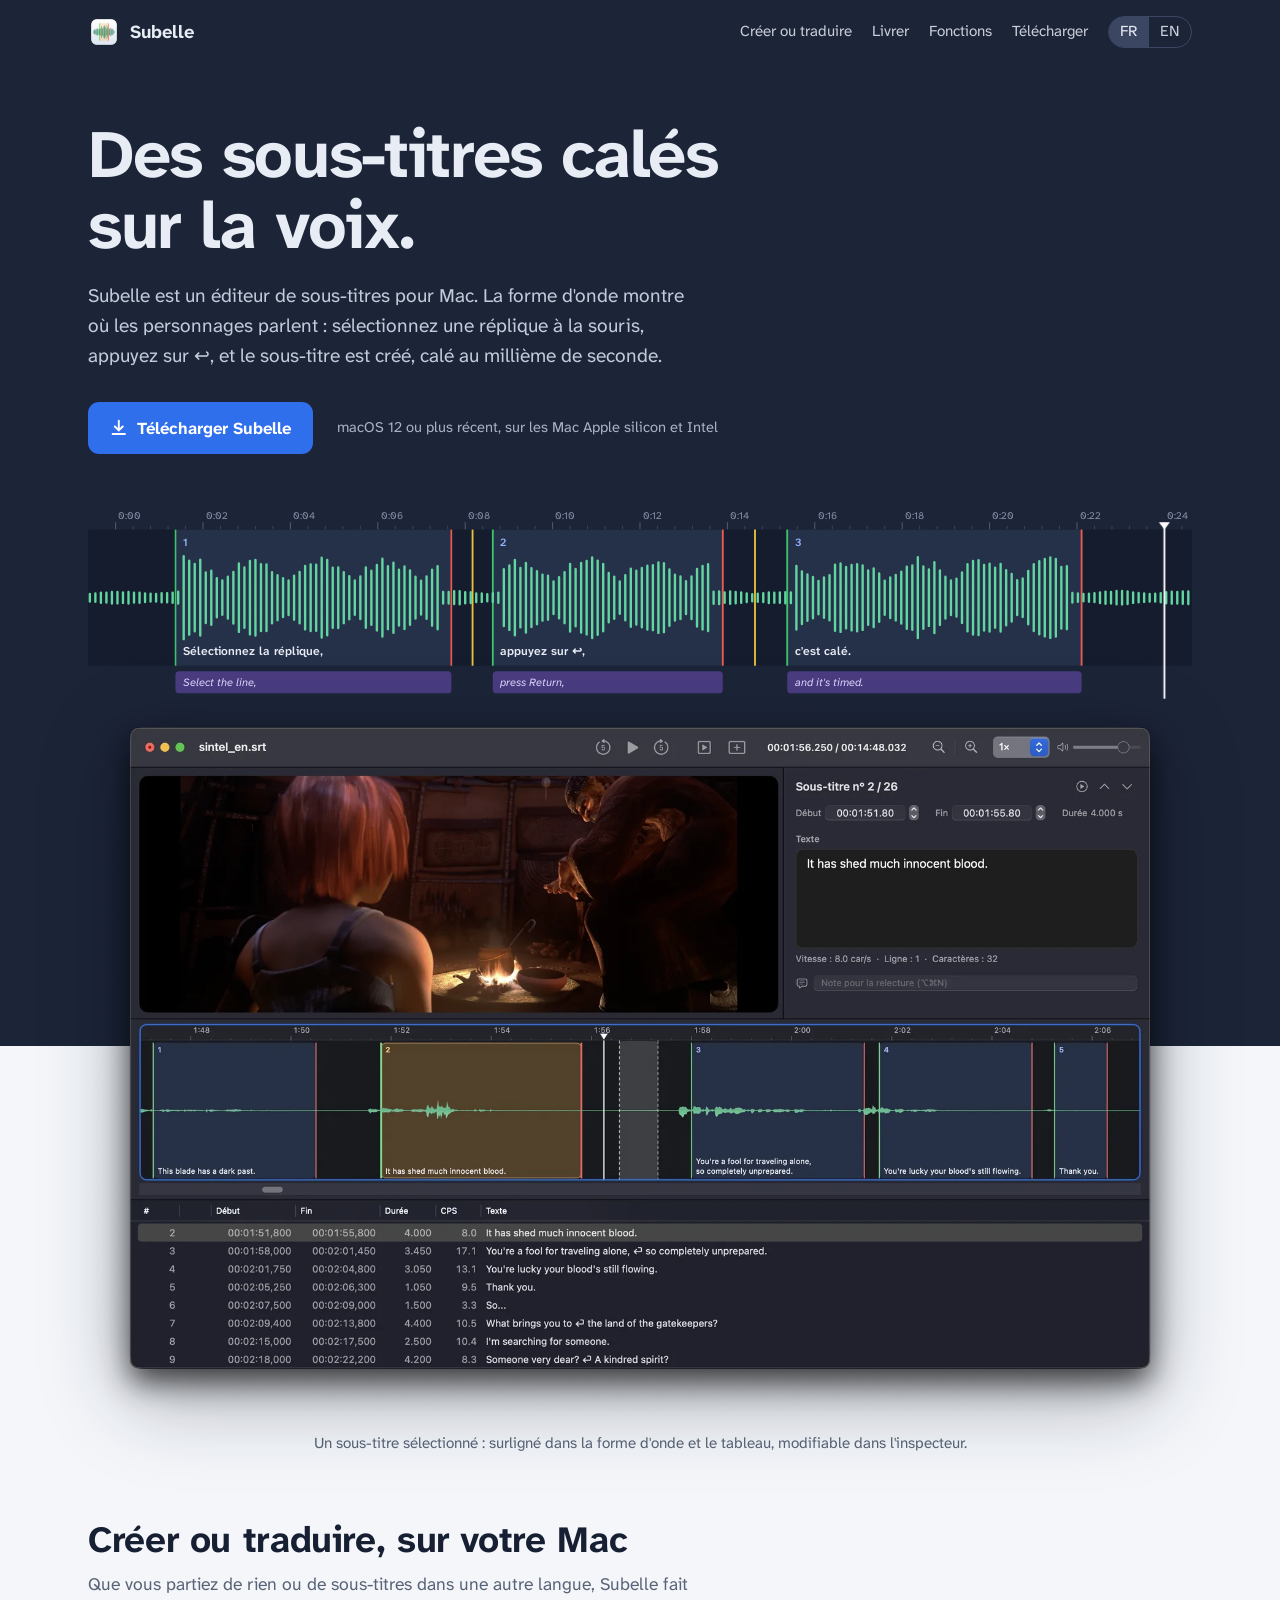
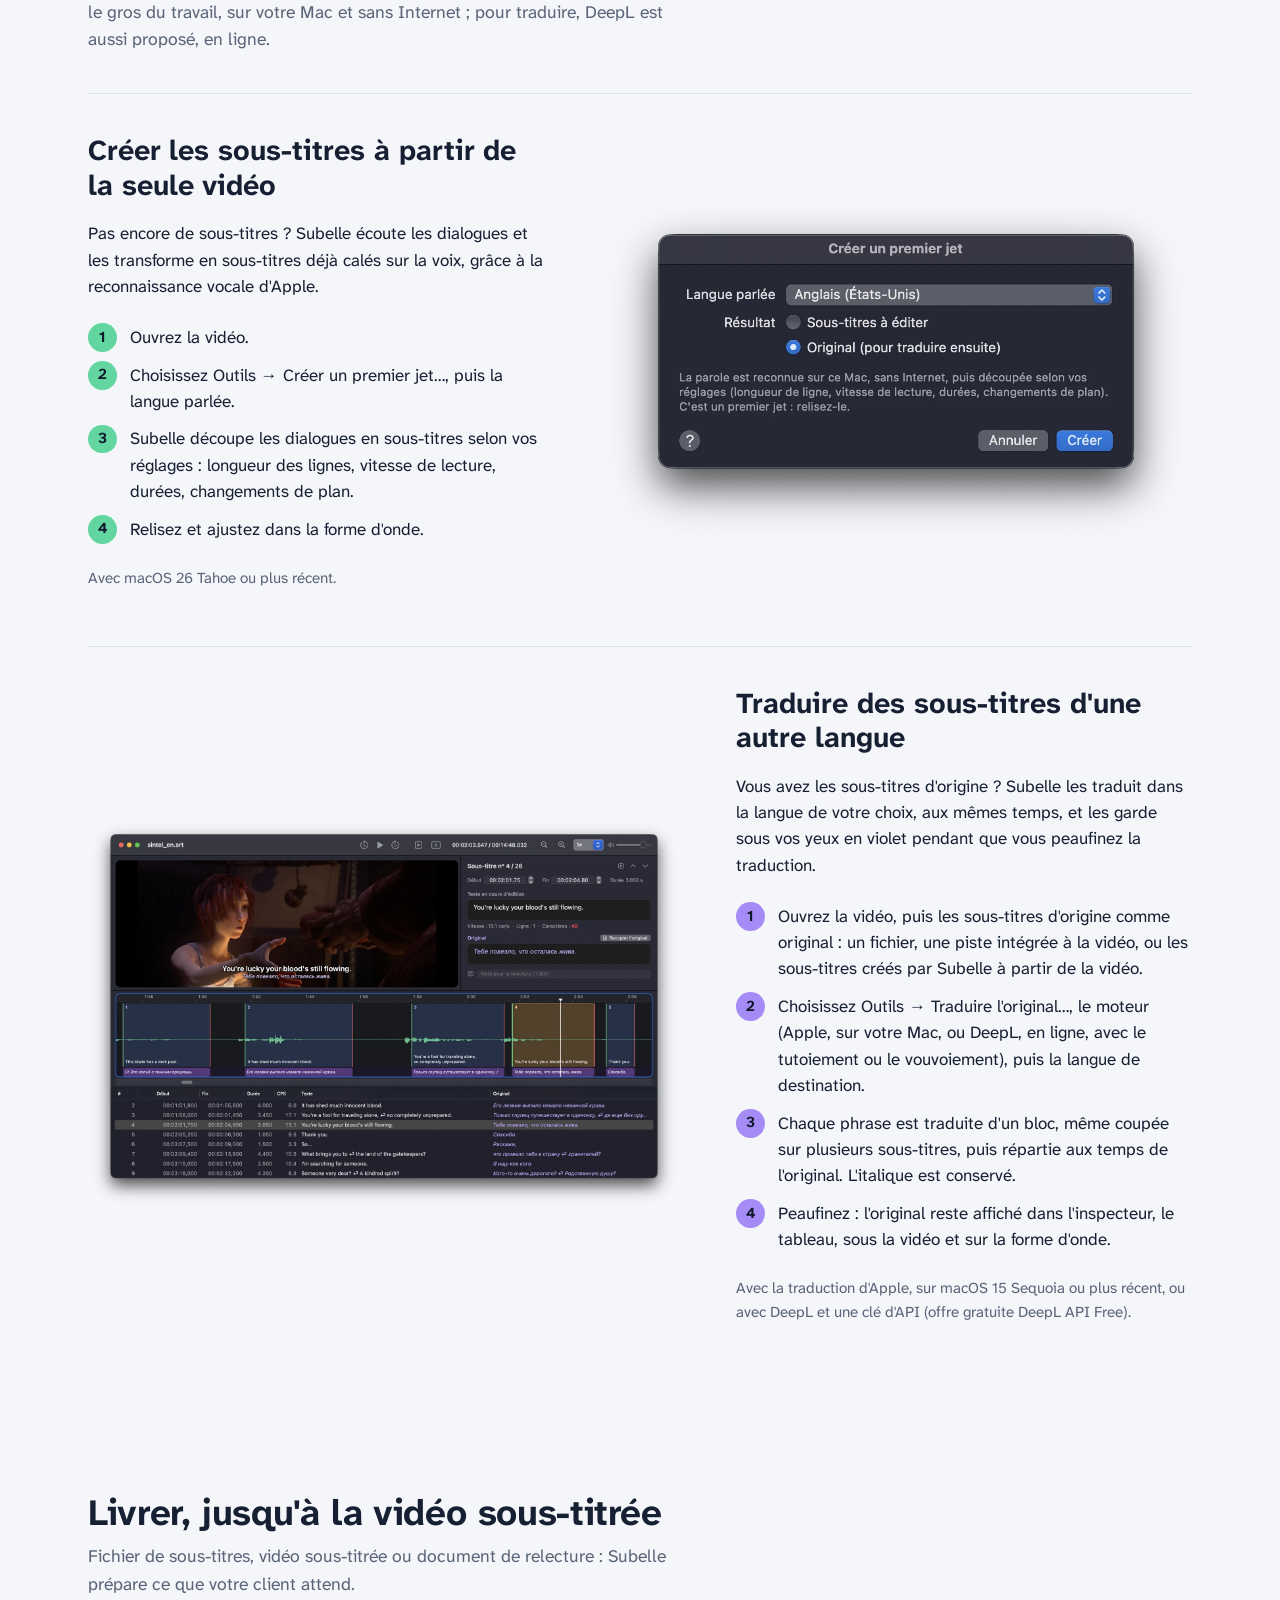
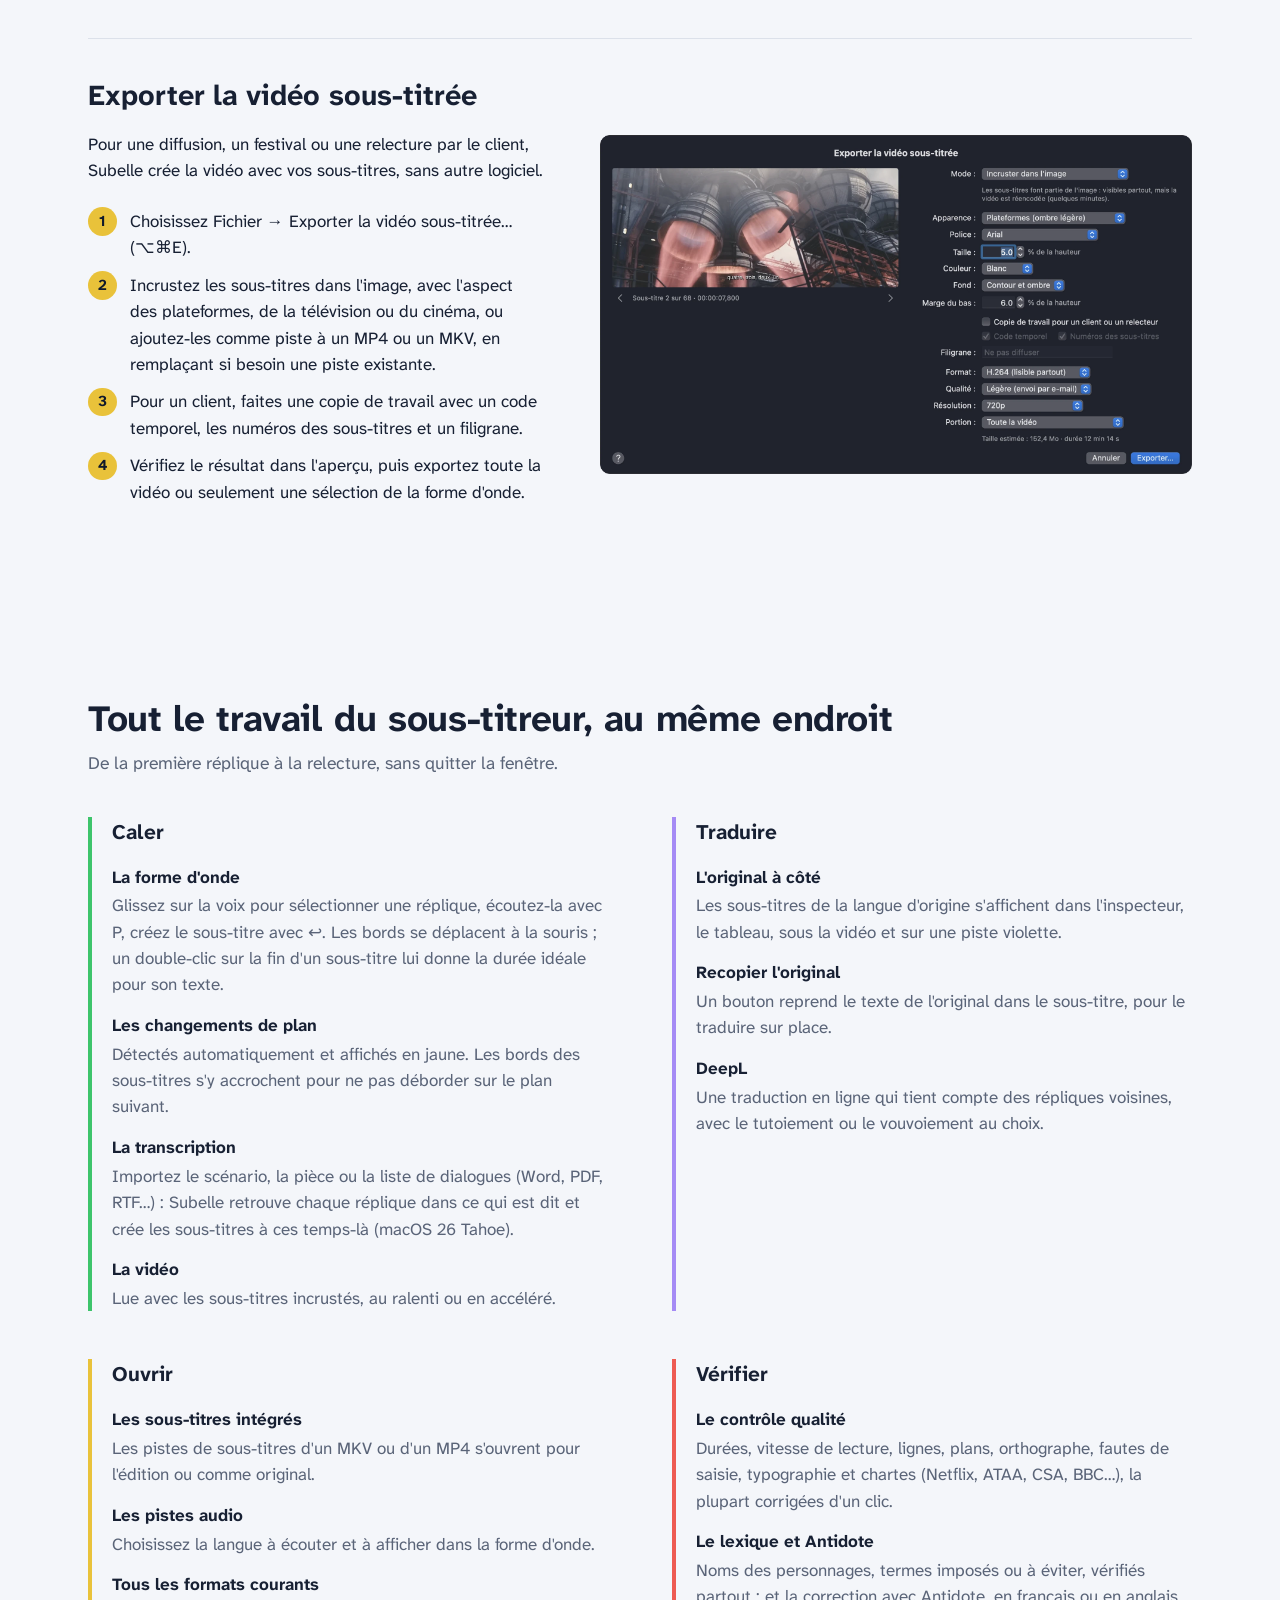
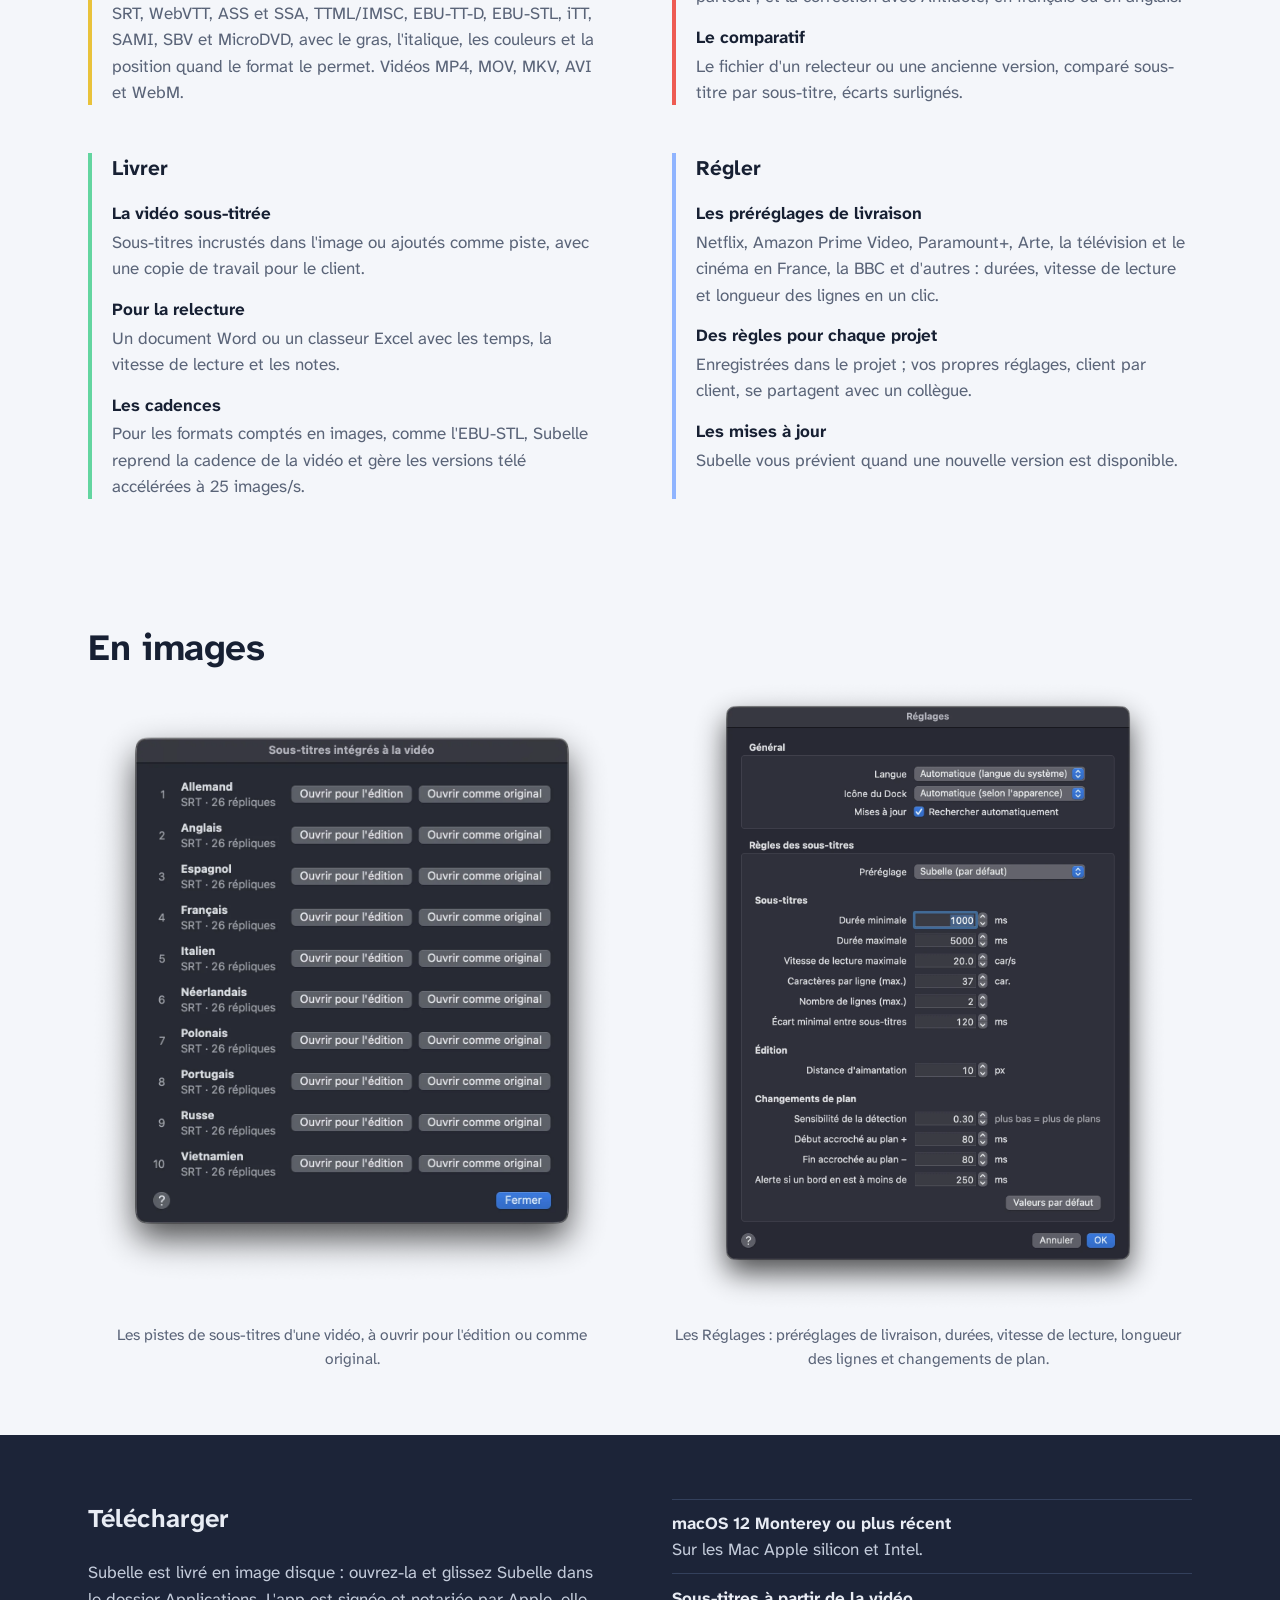
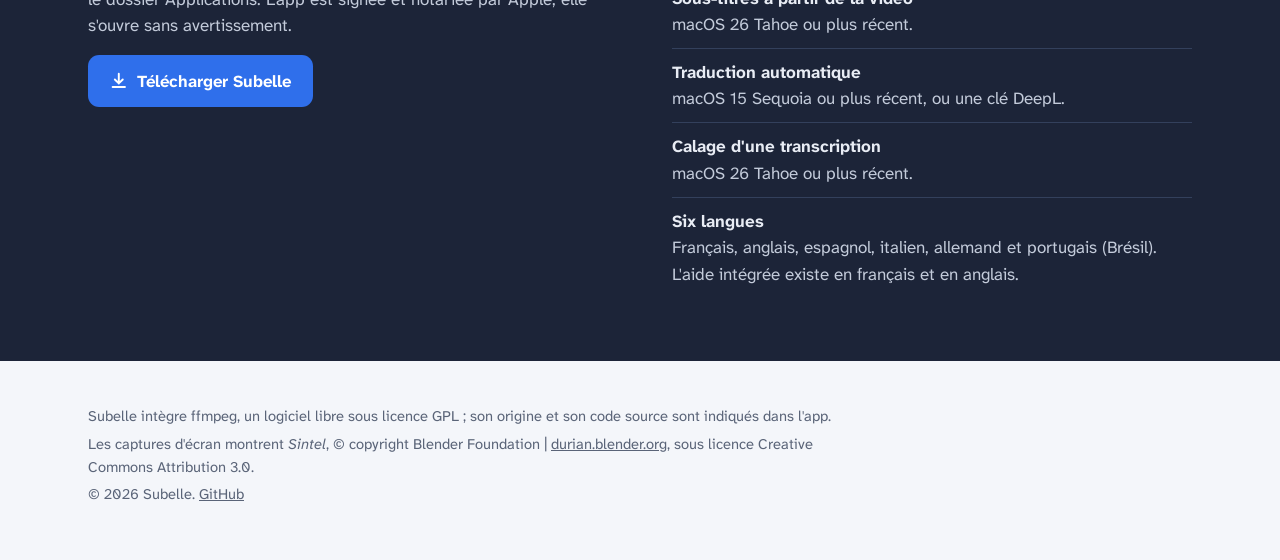
==== commit e12cbd08: "Add files via upload" ====
--- a/fr/index.html
+++ b/fr/index.html
@@ -164,8 +164,8 @@
 <section id="create-translate" class="scenarios">
   <div class="wrap">
     <h2>Créer ou traduire, sur votre Mac</h2>
-    <p class="intro">Que vous partiez de rien ou de sous-titres dans une autre langue, Subelle fait le gros du travail. Tout se passe sur votre Mac, sans Internet.</p>
-    <article class="scenario create"><div class="text"><h3>Créer les sous-titres à partir de la seule vidéo</h3><p>Pas encore de sous-titres ? Subelle écoute les dialogues et les transforme en sous-titres déjà calés sur la voix, grâce à la reconnaissance vocale d&#x27;Apple.</p><ol><li>Ouvrez la vidéo.</li><li>Choisissez Outils → Créer un premier jet…, puis la langue parlée.</li><li>Subelle découpe les dialogues en sous-titres selon vos réglages : longueur des lignes, vitesse de lecture, durées, changements de plan.</li><li>Relisez et ajustez dans la forme d&#x27;onde.</li></ol><p class="req">Avec macOS 26 Tahoe ou plus récent.</p></div><figure><img src="../images/fr/draft.webp" alt="La fenêtre Créer un premier jet, avec la langue parlée et le choix du résultat."></figure></article><article class="scenario translate"><div class="text"><h3>Traduire des sous-titres d&#x27;une autre langue</h3><p>Vous avez les sous-titres d&#x27;origine ? Subelle les traduit dans la langue de votre choix, aux mêmes temps, et les garde sous vos yeux en violet pendant que vous peaufinez la traduction.</p><ol><li>Ouvrez la vidéo, puis les sous-titres d&#x27;origine comme original : un fichier, une piste intégrée à la vidéo, ou les sous-titres créés par Subelle à partir de la vidéo.</li><li>Choisissez Outils → Traduire l&#x27;original…, puis la langue de destination.</li><li>Chaque phrase est traduite d&#x27;un bloc, même coupée sur plusieurs sous-titres, puis répartie aux temps de l&#x27;original. L&#x27;italique est conservé.</li><li>Peaufinez : l&#x27;original reste affiché dans l&#x27;inspecteur, le tableau, sous la vidéo et sur la forme d&#x27;onde.</li></ol><p class="req">Avec la traduction d&#x27;Apple, sur macOS 15 Sequoia ou plus récent.</p></div><figure><img src="../images/fr/translation.webp" alt="Une traduction en cours : le sous-titre anglais sur l&#x27;image, l&#x27;original russe en violet dans l&#x27;inspecteur, sur la forme d&#x27;onde et dans le tableau."></figure></article>
+    <p class="intro">Que vous partiez de rien ou de sous-titres dans une autre langue, Subelle fait le gros du travail, sur votre Mac et sans Internet ; pour traduire, DeepL est aussi proposé, en ligne.</p>
+    <article class="scenario create"><div class="text"><h3>Créer les sous-titres à partir de la seule vidéo</h3><p>Pas encore de sous-titres ? Subelle écoute les dialogues et les transforme en sous-titres déjà calés sur la voix, grâce à la reconnaissance vocale d&#x27;Apple.</p><ol><li>Ouvrez la vidéo.</li><li>Choisissez Outils → Créer un premier jet…, puis la langue parlée.</li><li>Subelle découpe les dialogues en sous-titres selon vos réglages : longueur des lignes, vitesse de lecture, durées, changements de plan.</li><li>Relisez et ajustez dans la forme d&#x27;onde.</li></ol><p class="req">Avec macOS 26 Tahoe ou plus récent.</p></div><figure><img src="../images/fr/draft.webp" alt="La fenêtre Créer un premier jet, avec la langue parlée et le choix du résultat."></figure></article><article class="scenario translate"><div class="text"><h3>Traduire des sous-titres d&#x27;une autre langue</h3><p>Vous avez les sous-titres d&#x27;origine ? Subelle les traduit dans la langue de votre choix, aux mêmes temps, et les garde sous vos yeux en violet pendant que vous peaufinez la traduction.</p><ol><li>Ouvrez la vidéo, puis les sous-titres d&#x27;origine comme original : un fichier, une piste intégrée à la vidéo, ou les sous-titres créés par Subelle à partir de la vidéo.</li><li>Choisissez Outils → Traduire l&#x27;original…, le moteur (Apple, sur votre Mac, ou DeepL, en ligne, avec le tutoiement ou le vouvoiement), puis la langue de destination.</li><li>Chaque phrase est traduite d&#x27;un bloc, même coupée sur plusieurs sous-titres, puis répartie aux temps de l&#x27;original. L&#x27;italique est conservé.</li><li>Peaufinez : l&#x27;original reste affiché dans l&#x27;inspecteur, le tableau, sous la vidéo et sur la forme d&#x27;onde.</li></ol><p class="req">Avec la traduction d&#x27;Apple, sur macOS 15 Sequoia ou plus récent, ou avec DeepL et une clé d&#x27;API (offre gratuite DeepL API Free).</p></div><figure><img src="../images/fr/translation.webp" alt="Une traduction en cours : le sous-titre anglais sur l&#x27;image, l&#x27;original russe en violet dans l&#x27;inspecteur, sur la forme d&#x27;onde et dans le tableau."></figure></article>
   </div>
 </section>
 <section id="deliver" class="scenarios">
@@ -179,7 +179,7 @@
   <div class="wrap">
     <h2>Tout le travail du sous-titreur, au même endroit</h2>
     <p class="intro">De la première réplique à la relecture, sans quitter la fenêtre.</p>
-    <div class="steps"><div class="step time"><h3>Caler</h3><dl><dt>La forme d&#x27;onde</dt><dd>Glissez sur la voix pour sélectionner une réplique, écoutez-la avec P, créez le sous-titre avec ↩. Les bords se déplacent à la souris ; un double-clic sur la fin d&#x27;un sous-titre lui donne la durée idéale pour son texte.</dd><dt>Les changements de plan</dt><dd>Détectés automatiquement et affichés en jaune. Les bords des sous-titres s&#x27;y accrochent pour ne pas déborder sur le plan suivant.</dd><dt>La vidéo</dt><dd>Lue avec les sous-titres incrustés, au ralenti ou en accéléré.</dd></dl></div><div class="step translate"><h3>Traduire</h3><dl><dt>L&#x27;original à côté</dt><dd>Les sous-titres de la langue d&#x27;origine s&#x27;affichent dans l&#x27;inspecteur, le tableau, sous la vidéo et sur une piste violette.</dd><dt>Recopier l&#x27;original</dt><dd>Un bouton reprend le texte de l&#x27;original dans le sous-titre, pour le traduire sur place.</dd></dl></div><div class="step start"><h3>Ouvrir</h3><dl><dt>Les sous-titres intégrés</dt><dd>Les pistes de sous-titres d&#x27;un MKV ou d&#x27;un MP4 s&#x27;ouvrent pour l&#x27;édition ou comme original.</dd><dt>Les pistes audio</dt><dd>Choisissez la langue à écouter et à afficher dans la forme d&#x27;onde.</dd><dt>Tous les formats courants</dt><dd>SRT, WebVTT, ASS et SSA, TTML/IMSC, EBU-TT-D, EBU-STL, iTT, SAMI, SBV et MicroDVD, avec le gras, l&#x27;italique, les couleurs et la position quand le format le permet. Vidéos MP4, MOV, MKV, AVI et WebM.</dd></dl></div><div class="step check"><h3>Vérifier</h3><dl><dt>Les erreurs</dt><dd>Durées, vitesse de lecture, longueur des lignes, chevauchements, bords trop près d&#x27;un plan, et fautes d&#x27;orthographe.</dd><dt>Les notes de relecture</dt><dd>Une note sur chaque sous-titre à revoir, enregistrée dans le projet.</dd><dt>Les projets</dt><dd>Vidéo, sous-titres, original, plans et disposition de la fenêtre réunis dans un fichier, avec une copie de secours en cas de plantage.</dd></dl></div><div class="step deliver"><h3>Livrer</h3><dl><dt>La vidéo sous-titrée</dt><dd>Sous-titres incrustés dans l&#x27;image ou ajoutés comme piste, avec une copie de travail pour le client.</dd><dt>Pour la relecture</dt><dd>Un document Word ou un classeur Excel avec les temps, la vitesse de lecture et les notes.</dd><dt>Les cadences</dt><dd>Pour les formats comptés en images, comme l&#x27;EBU-STL, Subelle reprend la cadence de la vidéo et gère les versions télé accélérées à 25 images/s.</dd></dl></div><div class="step settings"><h3>Régler</h3><dl><dt>Les préréglages de livraison</dt><dd>Netflix, Amazon Prime Video, Paramount+, Arte, la télévision et le cinéma en France, la BBC et d&#x27;autres : durées, vitesse de lecture et longueur des lignes en un clic.</dd><dt>Vos propres réglages</dt><dd>Enregistrés client par client, à partager avec un collègue ou à copier sur un autre Mac.</dd><dt>Les mises à jour</dt><dd>Subelle vous prévient quand une nouvelle version est disponible.</dd></dl></div></div>
+    <div class="steps"><div class="step time"><h3>Caler</h3><dl><dt>La forme d&#x27;onde</dt><dd>Glissez sur la voix pour sélectionner une réplique, écoutez-la avec P, créez le sous-titre avec ↩. Les bords se déplacent à la souris ; un double-clic sur la fin d&#x27;un sous-titre lui donne la durée idéale pour son texte.</dd><dt>Les changements de plan</dt><dd>Détectés automatiquement et affichés en jaune. Les bords des sous-titres s&#x27;y accrochent pour ne pas déborder sur le plan suivant.</dd><dt>La transcription</dt><dd>Importez le scénario, la pièce ou la liste de dialogues (Word, PDF, RTF…) : Subelle retrouve chaque réplique dans ce qui est dit et crée les sous-titres à ces temps-là (macOS 26 Tahoe).</dd><dt>La vidéo</dt><dd>Lue avec les sous-titres incrustés, au ralenti ou en accéléré.</dd></dl></div><div class="step translate"><h3>Traduire</h3><dl><dt>L&#x27;original à côté</dt><dd>Les sous-titres de la langue d&#x27;origine s&#x27;affichent dans l&#x27;inspecteur, le tableau, sous la vidéo et sur une piste violette.</dd><dt>Recopier l&#x27;original</dt><dd>Un bouton reprend le texte de l&#x27;original dans le sous-titre, pour le traduire sur place.</dd><dt>DeepL</dt><dd>Une traduction en ligne qui tient compte des répliques voisines, avec le tutoiement ou le vouvoiement au choix.</dd></dl></div><div class="step start"><h3>Ouvrir</h3><dl><dt>Les sous-titres intégrés</dt><dd>Les pistes de sous-titres d&#x27;un MKV ou d&#x27;un MP4 s&#x27;ouvrent pour l&#x27;édition ou comme original.</dd><dt>Les pistes audio</dt><dd>Choisissez la langue à écouter et à afficher dans la forme d&#x27;onde.</dd><dt>Tous les formats courants</dt><dd>SRT, WebVTT, ASS et SSA, TTML/IMSC, EBU-TT-D, EBU-STL, iTT, SAMI, SBV et MicroDVD, avec le gras, l&#x27;italique, les couleurs et la position quand le format le permet. Vidéos MP4, MOV, MKV, AVI et WebM.</dd></dl></div><div class="step check"><h3>Vérifier</h3><dl><dt>Le contrôle qualité</dt><dd>Durées, vitesse de lecture, lignes, plans, orthographe, fautes de saisie, typographie et chartes (Netflix, ATAA, CSA, BBC…), la plupart corrigées d&#x27;un clic.</dd><dt>Le lexique et Antidote</dt><dd>Noms des personnages, termes imposés ou à éviter, vérifiés partout ; et la correction avec Antidote, en français ou en anglais.</dd><dt>Le comparatif</dt><dd>Le fichier d&#x27;un relecteur ou une ancienne version, comparé sous-titre par sous-titre, écarts surlignés.</dd></dl></div><div class="step deliver"><h3>Livrer</h3><dl><dt>La vidéo sous-titrée</dt><dd>Sous-titres incrustés dans l&#x27;image ou ajoutés comme piste, avec une copie de travail pour le client.</dd><dt>Pour la relecture</dt><dd>Un document Word ou un classeur Excel avec les temps, la vitesse de lecture et les notes.</dd><dt>Les cadences</dt><dd>Pour les formats comptés en images, comme l&#x27;EBU-STL, Subelle reprend la cadence de la vidéo et gère les versions télé accélérées à 25 images/s.</dd></dl></div><div class="step settings"><h3>Régler</h3><dl><dt>Les préréglages de livraison</dt><dd>Netflix, Amazon Prime Video, Paramount+, Arte, la télévision et le cinéma en France, la BBC et d&#x27;autres : durées, vitesse de lecture et longueur des lignes en un clic.</dd><dt>Des règles pour chaque projet</dt><dd>Enregistrées dans le projet ; vos propres réglages, client par client, se partagent avec un collègue.</dd><dt>Les mises à jour</dt><dd>Subelle vous prévient quand une nouvelle version est disponible.</dd></dl></div></div>
   </div>
 </section>
 <section id="screenshots">
@@ -195,7 +195,7 @@
       <p>Subelle est livré en image disque : ouvrez-la et glissez Subelle dans le dossier Applications. L&#x27;app est signée et notariée par Apple, elle s&#x27;ouvre sans avertissement.</p>
       <p><a class="button" href="#download" data-download><svg viewBox="0 0 20 20" aria-hidden="true"><path d="M10 2v11m0 0l-4.5-4.5M10 13l4.5-4.5M3 17h14" stroke="currentColor" stroke-width="2.2" fill="none" stroke-linecap="round" stroke-linejoin="round"/></svg>Télécharger Subelle</a></p>
     </div>
-    <ul><li><strong>macOS 12 Monterey ou plus récent</strong>Sur les Mac Apple silicon et Intel.</li><li><strong>Sous-titres à partir de la vidéo</strong>macOS 26 Tahoe ou plus récent.</li><li><strong>Traduction automatique</strong>macOS 15 Sequoia ou plus récent.</li><li><strong>Six langues</strong>Français, anglais, espagnol, italien, allemand et portugais (Brésil). L&#x27;aide intégrée existe en français et en anglais.</li></ul>
+    <ul><li><strong>macOS 12 Monterey ou plus récent</strong>Sur les Mac Apple silicon et Intel.</li><li><strong>Sous-titres à partir de la vidéo</strong>macOS 26 Tahoe ou plus récent.</li><li><strong>Traduction automatique</strong>macOS 15 Sequoia ou plus récent, ou une clé DeepL.</li><li><strong>Calage d&#x27;une transcription</strong>macOS 26 Tahoe ou plus récent.</li><li><strong>Six langues</strong>Français, anglais, espagnol, italien, allemand et portugais (Brésil). L&#x27;aide intégrée existe en français et en anglais.</li></ul>
   </div>
 </section>
 </main>
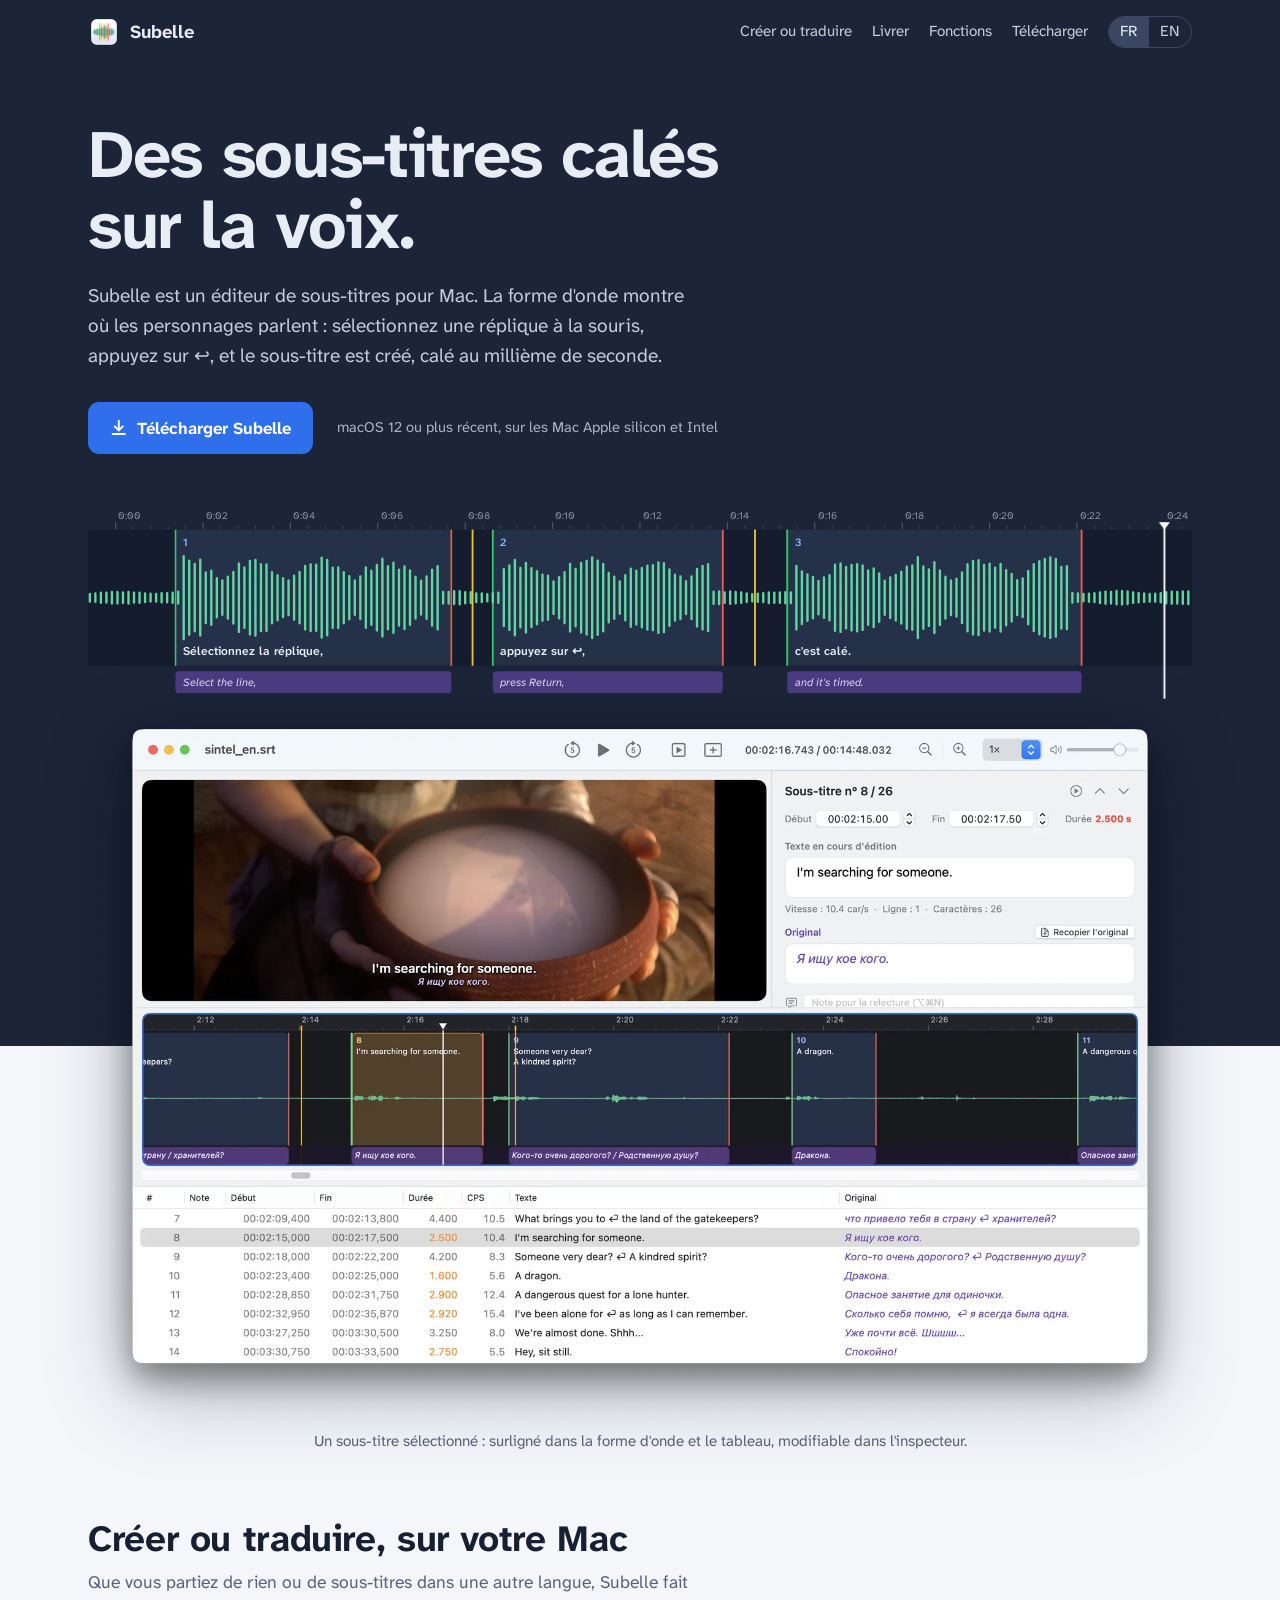
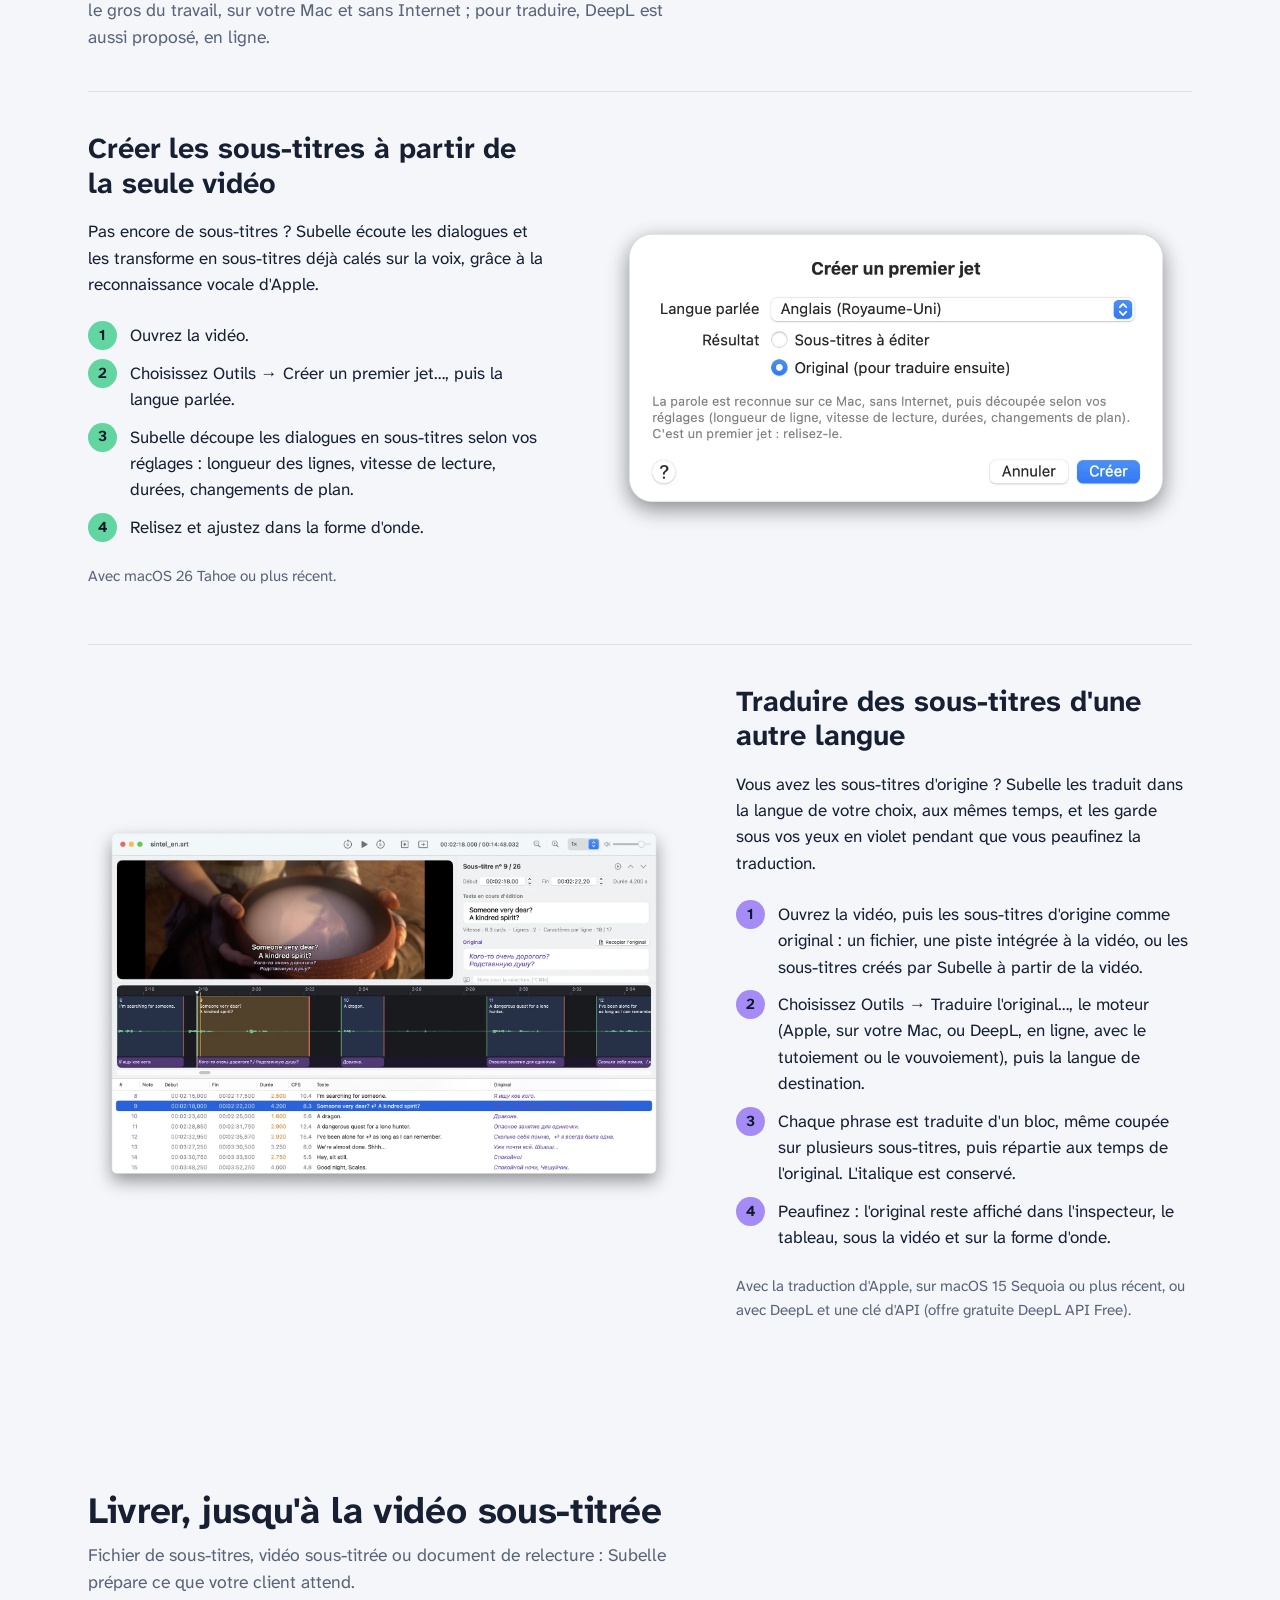
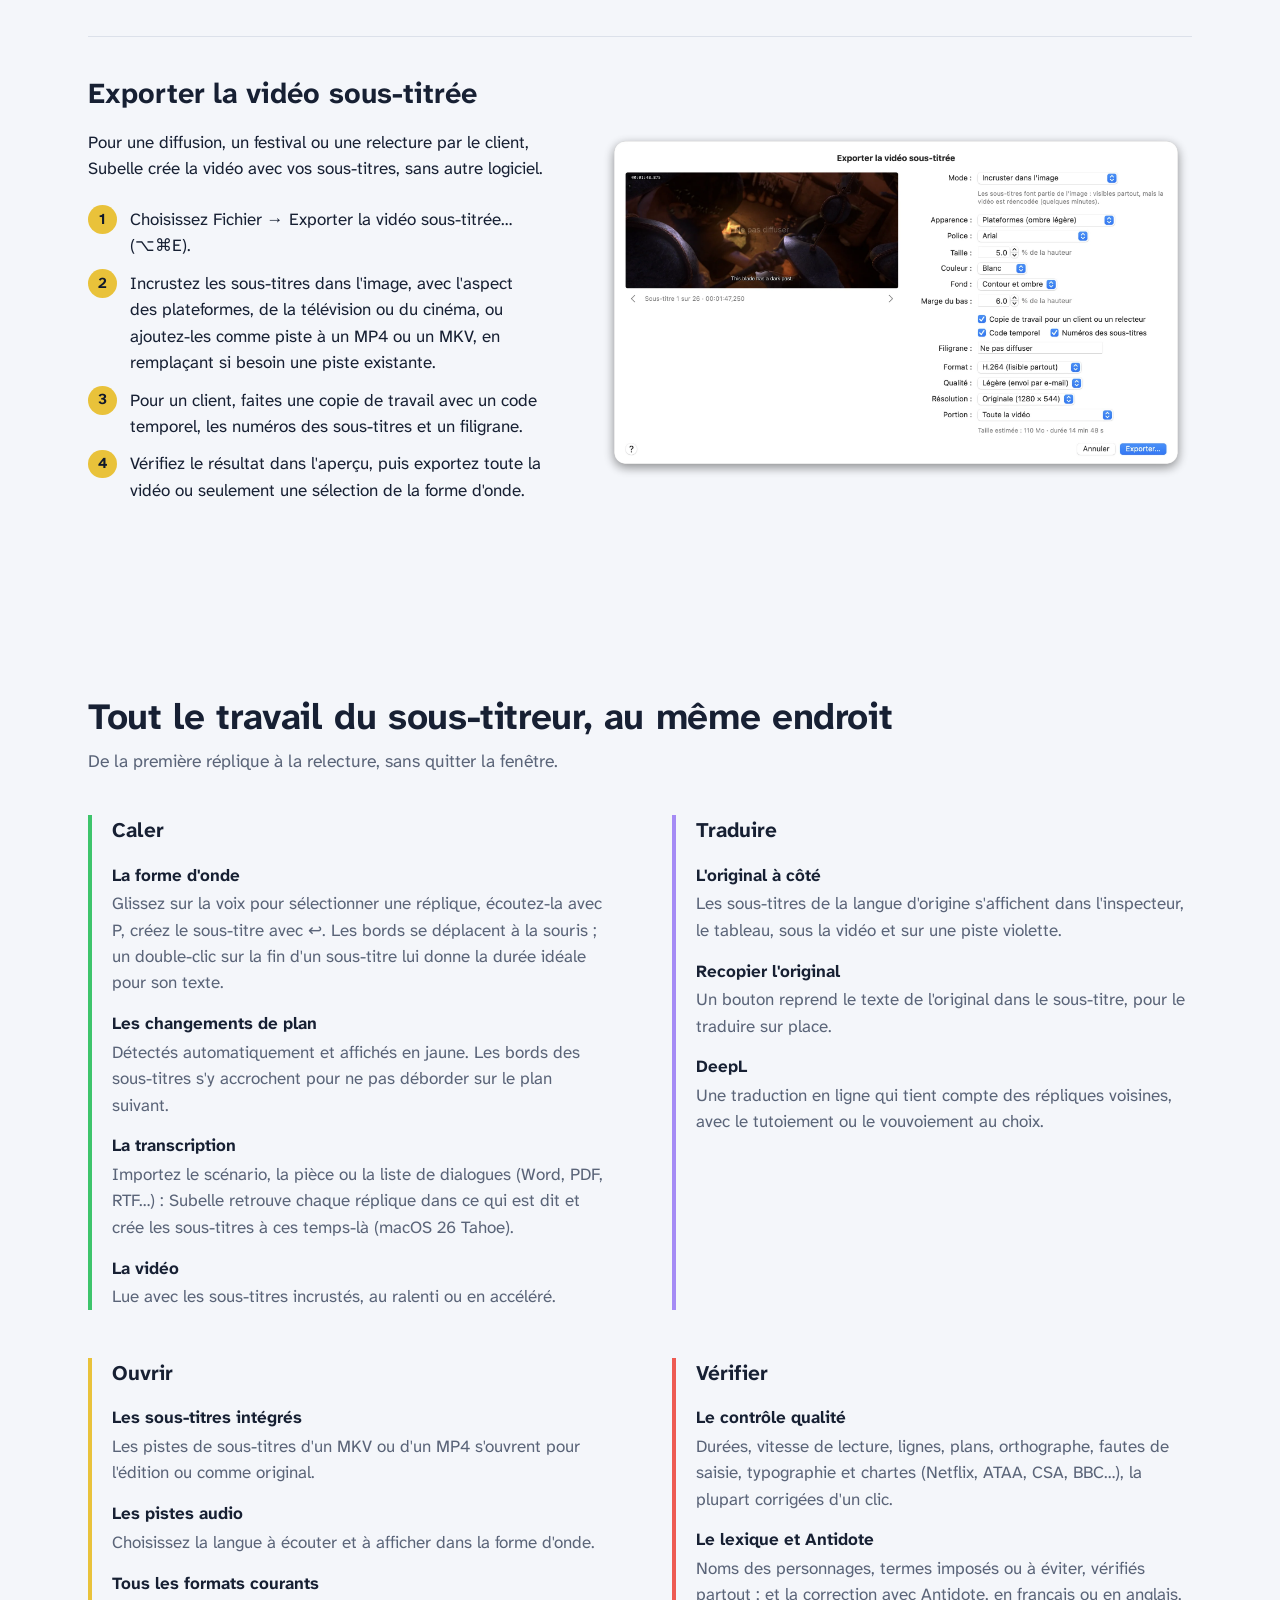
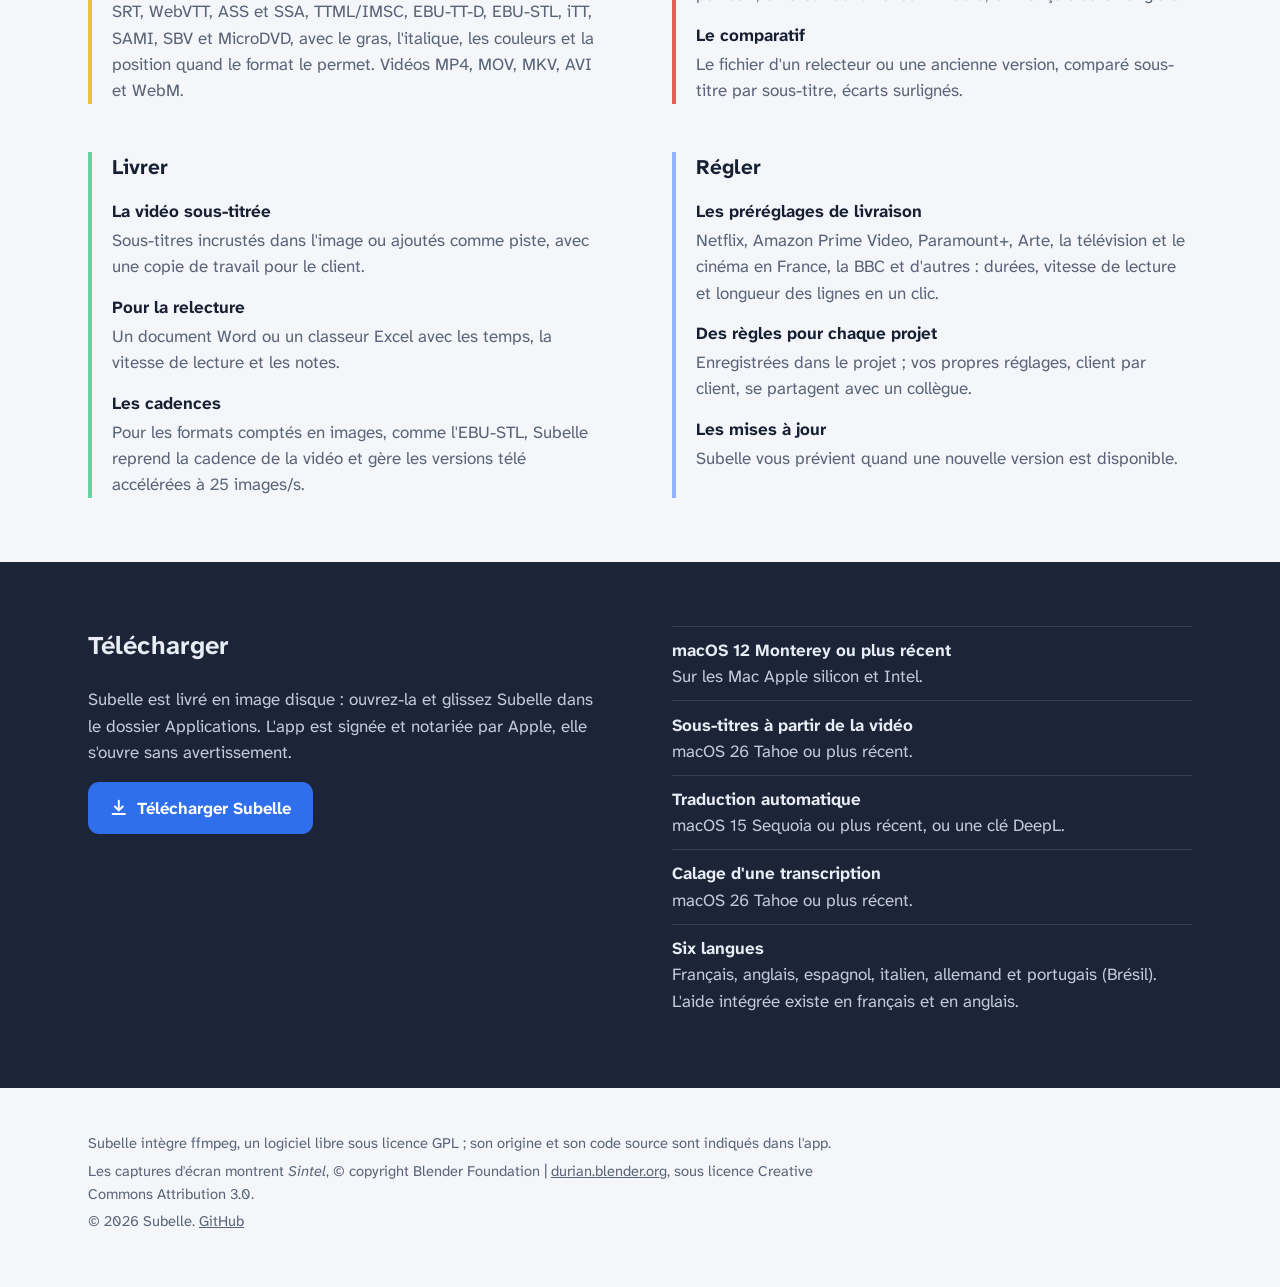
==== commit 4975aa30: "Page FR sans galerie" ====
--- a/fr/index.html
+++ b/fr/index.html
@@ -158,7 +158,7 @@
 </div>
 <div class="shot-hero">
   <div class="wrap">
-    <figure><img src="../images/fr/editing.webp" width="1800" height="1182" alt="La fenêtre de Subelle : la vidéo, l&#x27;inspecteur, la forme d&#x27;onde et le tableau des sous-titres."><figcaption>Un sous-titre sélectionné : surligné dans la forme d&#x27;onde et le tableau, modifiable dans l&#x27;inspecteur.</figcaption></figure>
+    <figure><img src="../images/fr/editing.webp" width="1800" height="1179" alt="La fenêtre de Subelle : la vidéo, l&#x27;inspecteur, la forme d&#x27;onde et le tableau des sous-titres."><figcaption>Un sous-titre sélectionné : surligné dans la forme d&#x27;onde et le tableau, modifiable dans l&#x27;inspecteur.</figcaption></figure>
   </div>
 </div>
 <section id="create-translate" class="scenarios">
@@ -180,12 +180,6 @@
     <h2>Tout le travail du sous-titreur, au même endroit</h2>
     <p class="intro">De la première réplique à la relecture, sans quitter la fenêtre.</p>
     <div class="steps"><div class="step time"><h3>Caler</h3><dl><dt>La forme d&#x27;onde</dt><dd>Glissez sur la voix pour sélectionner une réplique, écoutez-la avec P, créez le sous-titre avec ↩. Les bords se déplacent à la souris ; un double-clic sur la fin d&#x27;un sous-titre lui donne la durée idéale pour son texte.</dd><dt>Les changements de plan</dt><dd>Détectés automatiquement et affichés en jaune. Les bords des sous-titres s&#x27;y accrochent pour ne pas déborder sur le plan suivant.</dd><dt>La transcription</dt><dd>Importez le scénario, la pièce ou la liste de dialogues (Word, PDF, RTF…) : Subelle retrouve chaque réplique dans ce qui est dit et crée les sous-titres à ces temps-là (macOS 26 Tahoe).</dd><dt>La vidéo</dt><dd>Lue avec les sous-titres incrustés, au ralenti ou en accéléré.</dd></dl></div><div class="step translate"><h3>Traduire</h3><dl><dt>L&#x27;original à côté</dt><dd>Les sous-titres de la langue d&#x27;origine s&#x27;affichent dans l&#x27;inspecteur, le tableau, sous la vidéo et sur une piste violette.</dd><dt>Recopier l&#x27;original</dt><dd>Un bouton reprend le texte de l&#x27;original dans le sous-titre, pour le traduire sur place.</dd><dt>DeepL</dt><dd>Une traduction en ligne qui tient compte des répliques voisines, avec le tutoiement ou le vouvoiement au choix.</dd></dl></div><div class="step start"><h3>Ouvrir</h3><dl><dt>Les sous-titres intégrés</dt><dd>Les pistes de sous-titres d&#x27;un MKV ou d&#x27;un MP4 s&#x27;ouvrent pour l&#x27;édition ou comme original.</dd><dt>Les pistes audio</dt><dd>Choisissez la langue à écouter et à afficher dans la forme d&#x27;onde.</dd><dt>Tous les formats courants</dt><dd>SRT, WebVTT, ASS et SSA, TTML/IMSC, EBU-TT-D, EBU-STL, iTT, SAMI, SBV et MicroDVD, avec le gras, l&#x27;italique, les couleurs et la position quand le format le permet. Vidéos MP4, MOV, MKV, AVI et WebM.</dd></dl></div><div class="step check"><h3>Vérifier</h3><dl><dt>Le contrôle qualité</dt><dd>Durées, vitesse de lecture, lignes, plans, orthographe, fautes de saisie, typographie et chartes (Netflix, ATAA, CSA, BBC…), la plupart corrigées d&#x27;un clic.</dd><dt>Le lexique et Antidote</dt><dd>Noms des personnages, termes imposés ou à éviter, vérifiés partout ; et la correction avec Antidote, en français ou en anglais.</dd><dt>Le comparatif</dt><dd>Le fichier d&#x27;un relecteur ou une ancienne version, comparé sous-titre par sous-titre, écarts surlignés.</dd></dl></div><div class="step deliver"><h3>Livrer</h3><dl><dt>La vidéo sous-titrée</dt><dd>Sous-titres incrustés dans l&#x27;image ou ajoutés comme piste, avec une copie de travail pour le client.</dd><dt>Pour la relecture</dt><dd>Un document Word ou un classeur Excel avec les temps, la vitesse de lecture et les notes.</dd><dt>Les cadences</dt><dd>Pour les formats comptés en images, comme l&#x27;EBU-STL, Subelle reprend la cadence de la vidéo et gère les versions télé accélérées à 25 images/s.</dd></dl></div><div class="step settings"><h3>Régler</h3><dl><dt>Les préréglages de livraison</dt><dd>Netflix, Amazon Prime Video, Paramount+, Arte, la télévision et le cinéma en France, la BBC et d&#x27;autres : durées, vitesse de lecture et longueur des lignes en un clic.</dd><dt>Des règles pour chaque projet</dt><dd>Enregistrées dans le projet ; vos propres réglages, client par client, se partagent avec un collègue.</dd><dt>Les mises à jour</dt><dd>Subelle vous prévient quand une nouvelle version est disponible.</dd></dl></div></div>
-  </div>
-</section>
-<section id="screenshots">
-  <div class="wrap">
-    <h2>En images</h2>
-    <div class="gallery"><figure class=""><img src="../images/fr/embedded.webp" alt="La liste des sous-titres intégrés à une vidéo."><figcaption>Les pistes de sous-titres d&#x27;une vidéo, à ouvrir pour l&#x27;édition ou comme original.</figcaption></figure><figure class=""><img src="../images/fr/settings.webp" alt="La fenêtre des Réglages."><figcaption>Les Réglages : préréglages de livraison, durées, vitesse de lecture, longueur des lignes et changements de plan.</figcaption></figure></div>
   </div>
 </section>
 <section id="download" class="get">
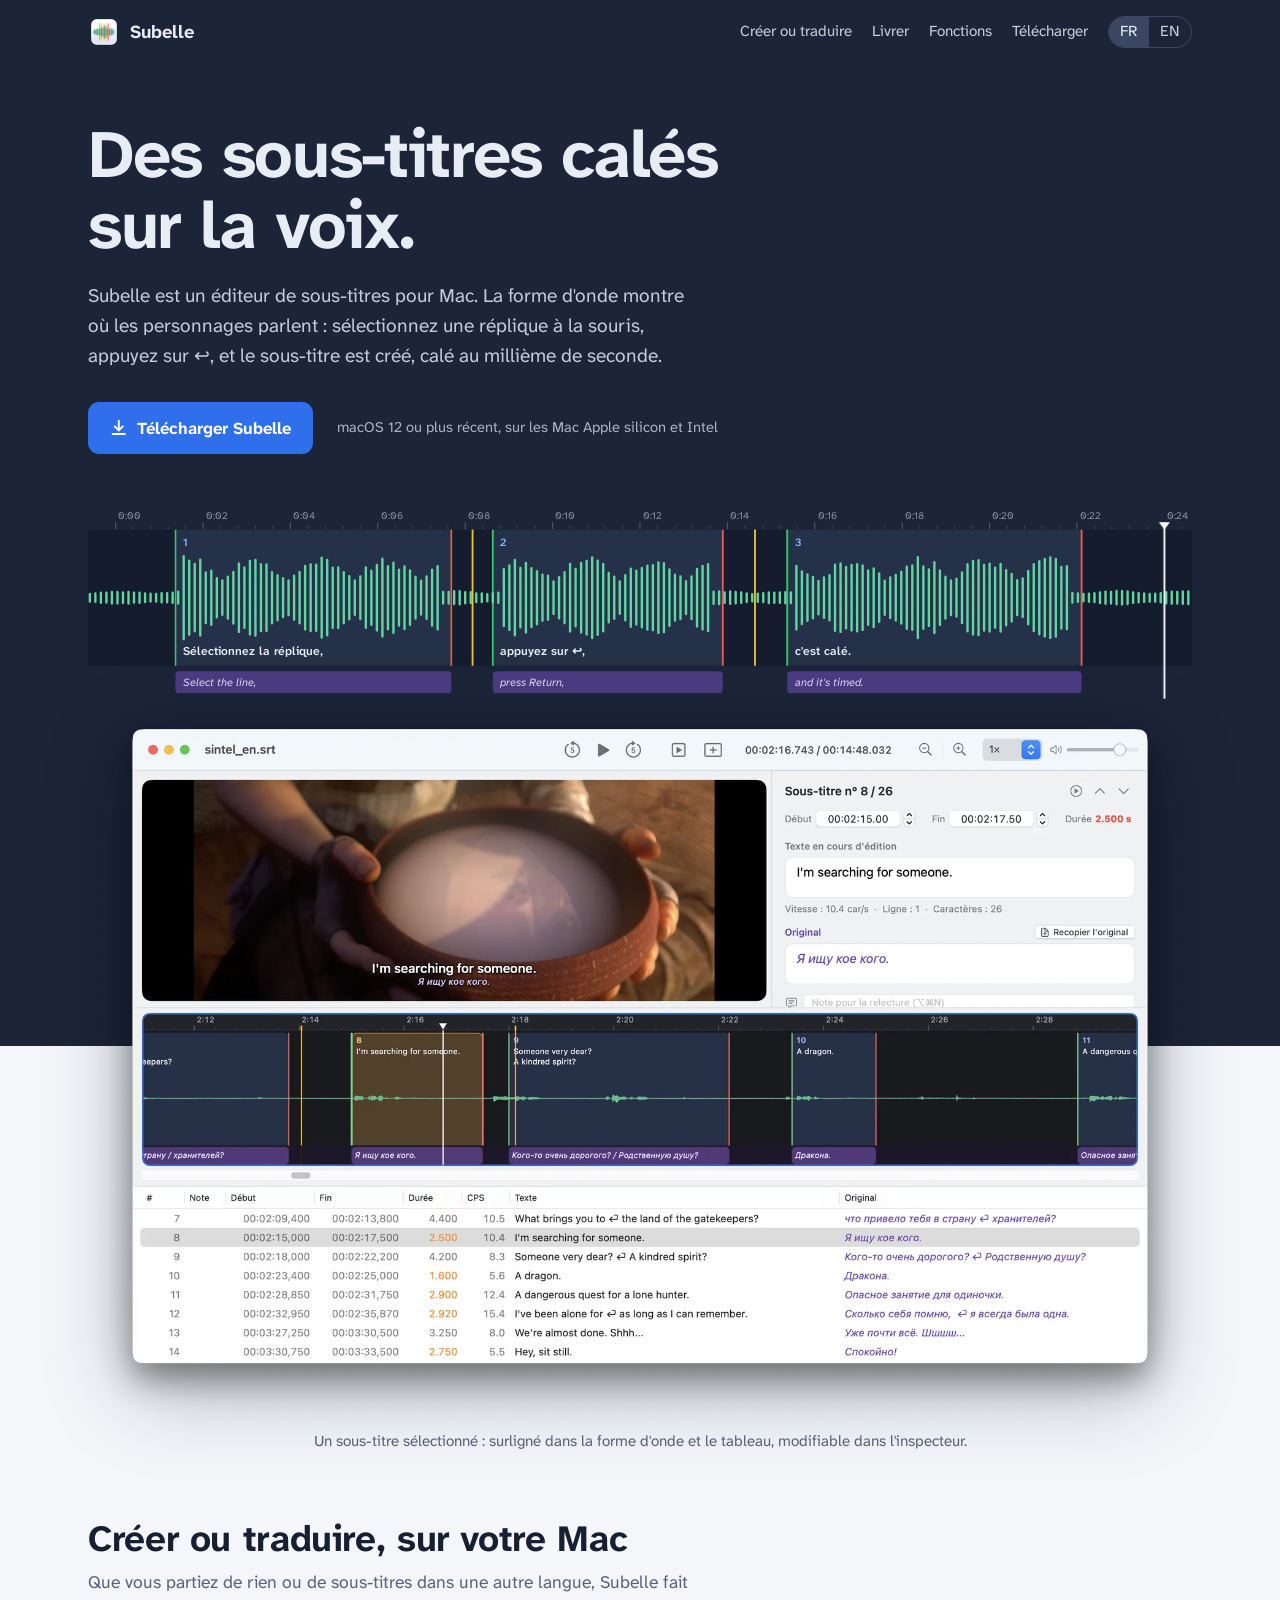
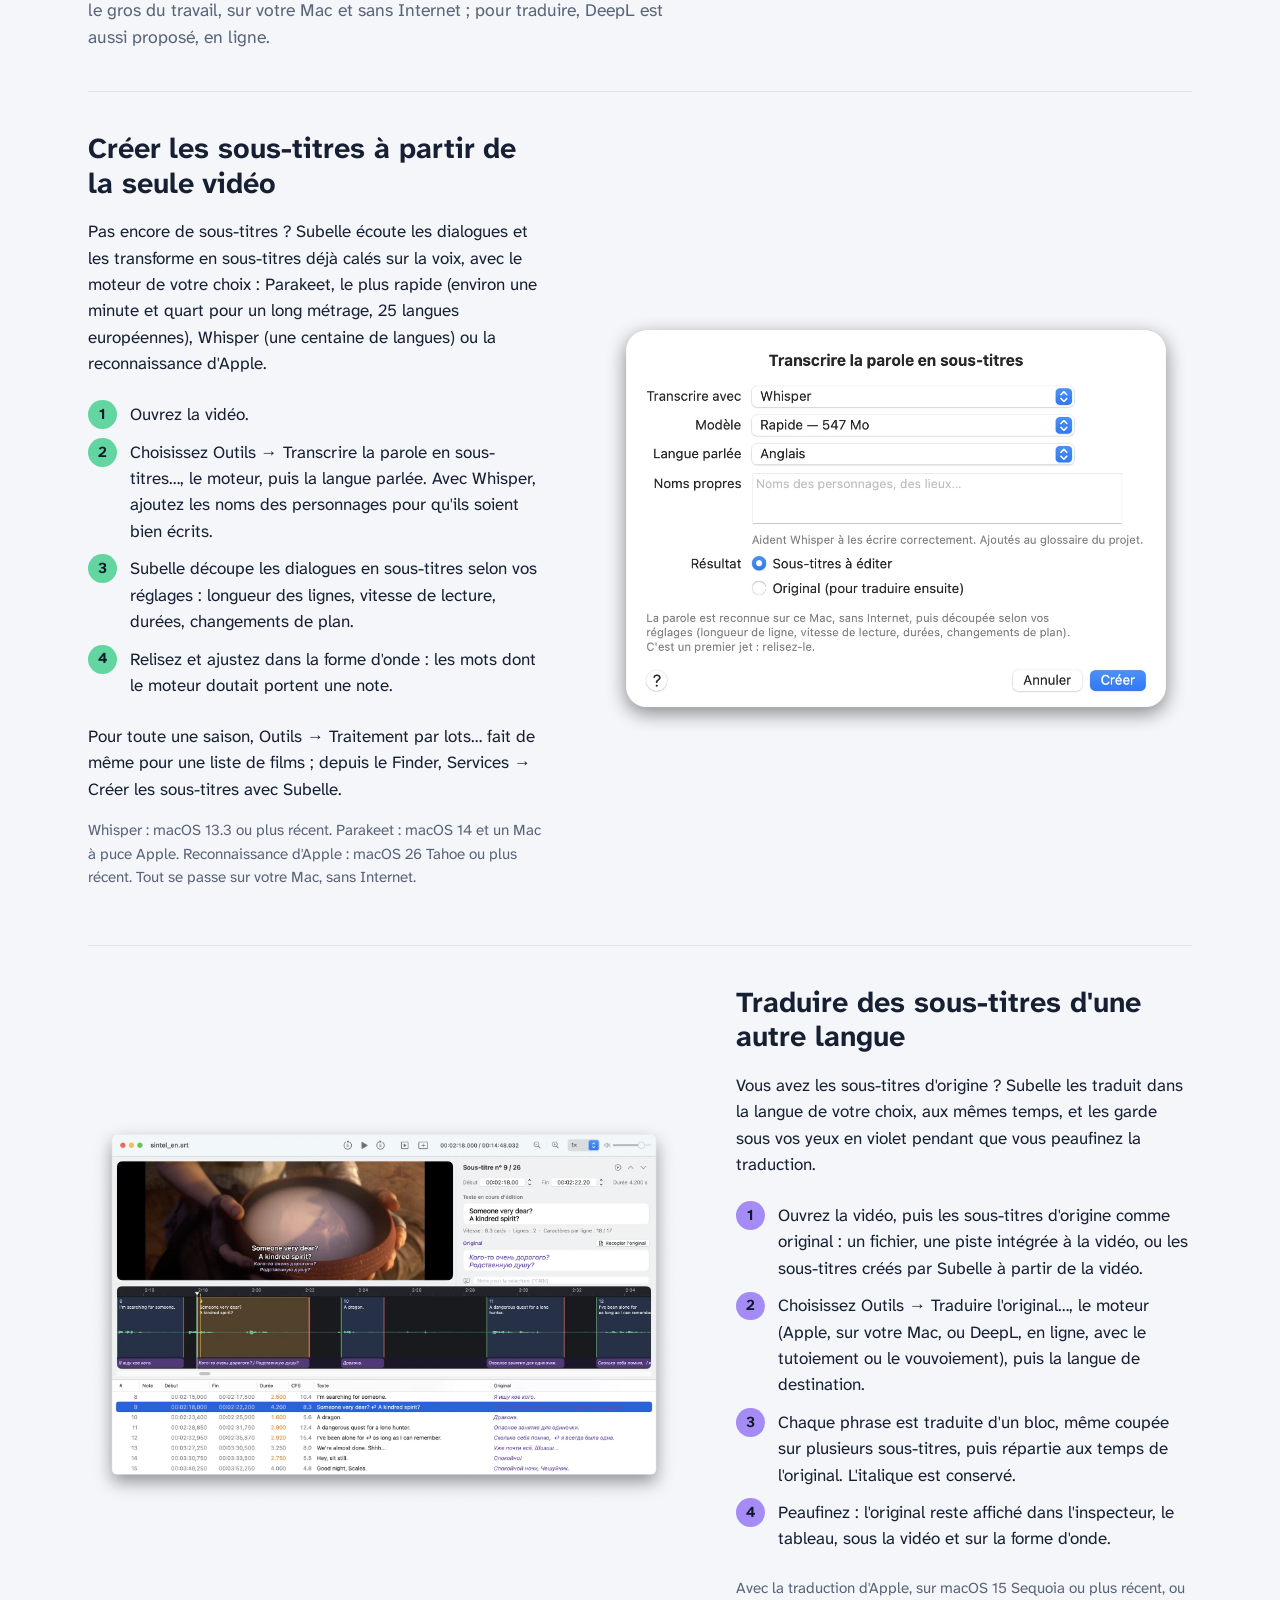
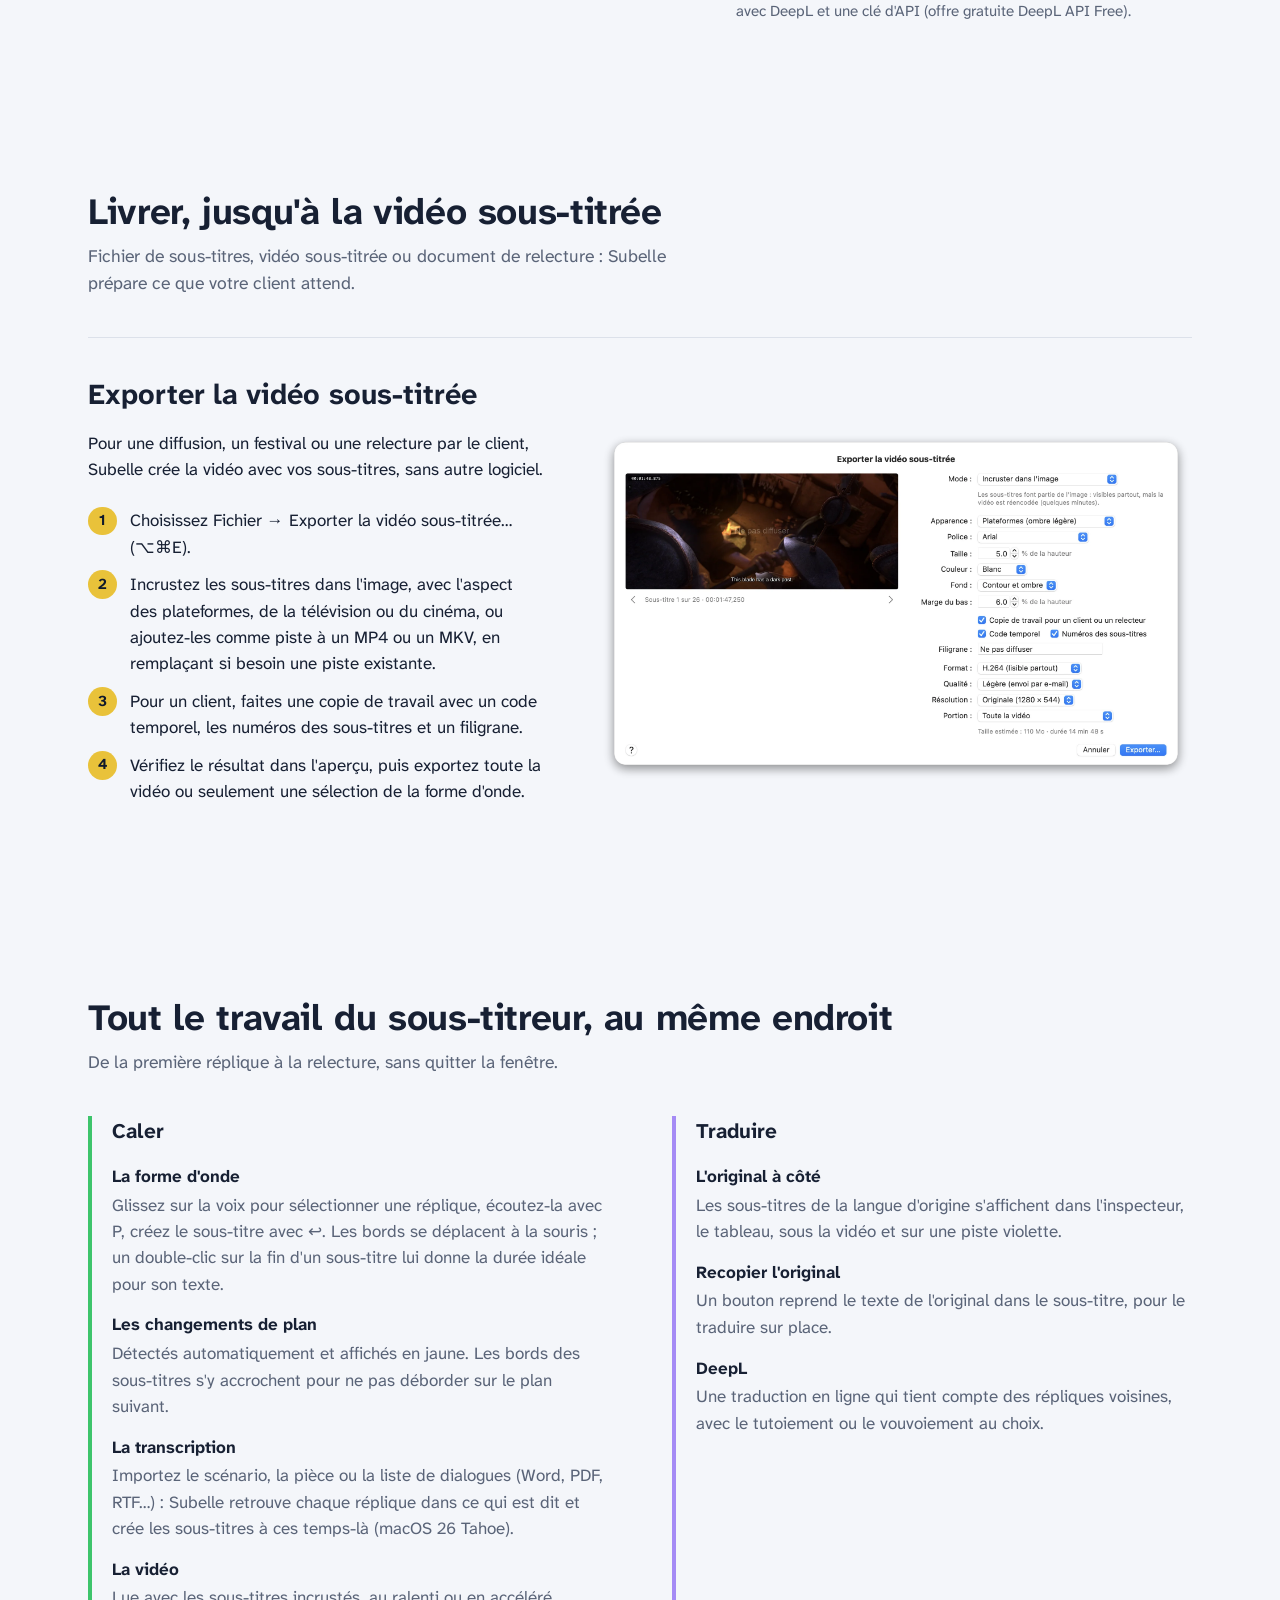
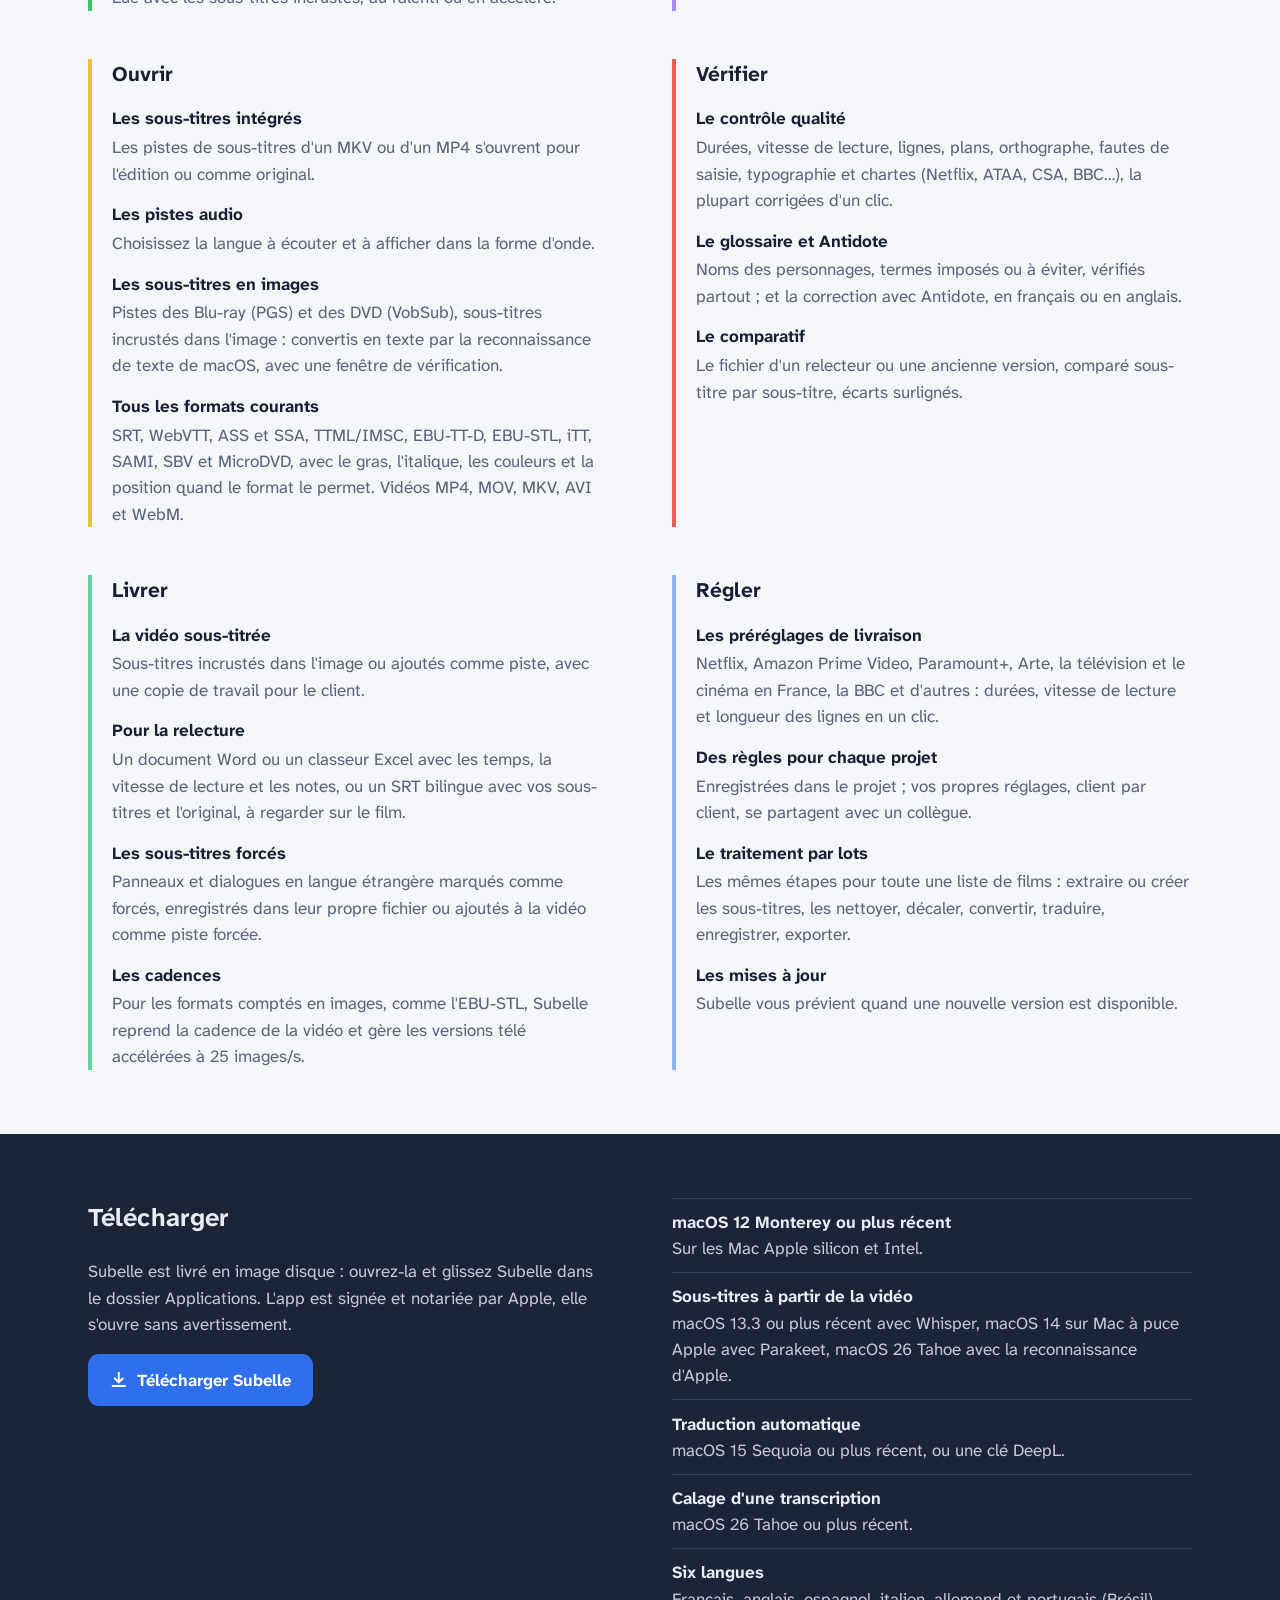
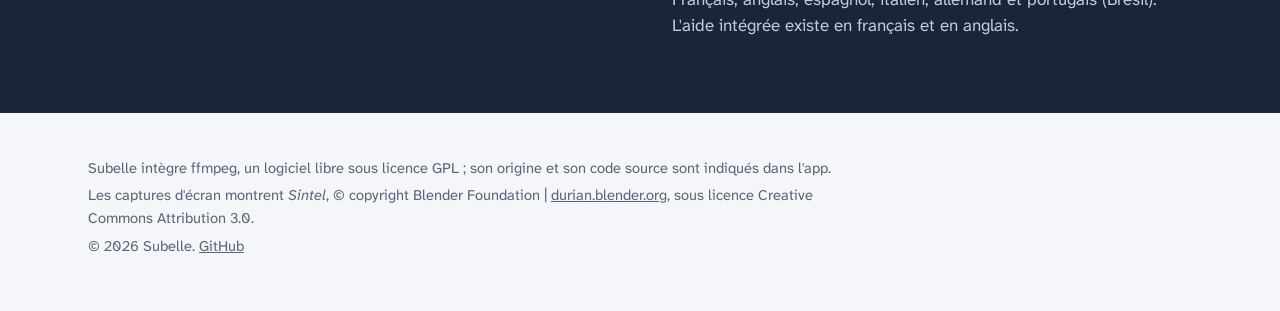
==== commit 52711c95: "Site : version 2.3" ====
--- a/fr/index.html
+++ b/fr/index.html
@@ -165,7 +165,7 @@
   <div class="wrap">
     <h2>Créer ou traduire, sur votre Mac</h2>
     <p class="intro">Que vous partiez de rien ou de sous-titres dans une autre langue, Subelle fait le gros du travail, sur votre Mac et sans Internet ; pour traduire, DeepL est aussi proposé, en ligne.</p>
-    <article class="scenario create"><div class="text"><h3>Créer les sous-titres à partir de la seule vidéo</h3><p>Pas encore de sous-titres ? Subelle écoute les dialogues et les transforme en sous-titres déjà calés sur la voix, grâce à la reconnaissance vocale d&#x27;Apple.</p><ol><li>Ouvrez la vidéo.</li><li>Choisissez Outils → Créer un premier jet…, puis la langue parlée.</li><li>Subelle découpe les dialogues en sous-titres selon vos réglages : longueur des lignes, vitesse de lecture, durées, changements de plan.</li><li>Relisez et ajustez dans la forme d&#x27;onde.</li></ol><p class="req">Avec macOS 26 Tahoe ou plus récent.</p></div><figure><img src="../images/fr/draft.webp" alt="La fenêtre Créer un premier jet, avec la langue parlée et le choix du résultat."></figure></article><article class="scenario translate"><div class="text"><h3>Traduire des sous-titres d&#x27;une autre langue</h3><p>Vous avez les sous-titres d&#x27;origine ? Subelle les traduit dans la langue de votre choix, aux mêmes temps, et les garde sous vos yeux en violet pendant que vous peaufinez la traduction.</p><ol><li>Ouvrez la vidéo, puis les sous-titres d&#x27;origine comme original : un fichier, une piste intégrée à la vidéo, ou les sous-titres créés par Subelle à partir de la vidéo.</li><li>Choisissez Outils → Traduire l&#x27;original…, le moteur (Apple, sur votre Mac, ou DeepL, en ligne, avec le tutoiement ou le vouvoiement), puis la langue de destination.</li><li>Chaque phrase est traduite d&#x27;un bloc, même coupée sur plusieurs sous-titres, puis répartie aux temps de l&#x27;original. L&#x27;italique est conservé.</li><li>Peaufinez : l&#x27;original reste affiché dans l&#x27;inspecteur, le tableau, sous la vidéo et sur la forme d&#x27;onde.</li></ol><p class="req">Avec la traduction d&#x27;Apple, sur macOS 15 Sequoia ou plus récent, ou avec DeepL et une clé d&#x27;API (offre gratuite DeepL API Free).</p></div><figure><img src="../images/fr/translation.webp" alt="Une traduction en cours : le sous-titre anglais sur l&#x27;image, l&#x27;original russe en violet dans l&#x27;inspecteur, sur la forme d&#x27;onde et dans le tableau."></figure></article>
+    <article class="scenario create"><div class="text"><h3>Créer les sous-titres à partir de la seule vidéo</h3><p>Pas encore de sous-titres ? Subelle écoute les dialogues et les transforme en sous-titres déjà calés sur la voix, avec le moteur de votre choix : Parakeet, le plus rapide (environ une minute et quart pour un long métrage, 25 langues européennes), Whisper (une centaine de langues) ou la reconnaissance d&#x27;Apple.</p><ol><li>Ouvrez la vidéo.</li><li>Choisissez Outils → Transcrire la parole en sous-titres…, le moteur, puis la langue parlée. Avec Whisper, ajoutez les noms des personnages pour qu&#x27;ils soient bien écrits.</li><li>Subelle découpe les dialogues en sous-titres selon vos réglages : longueur des lignes, vitesse de lecture, durées, changements de plan.</li><li>Relisez et ajustez dans la forme d&#x27;onde : les mots dont le moteur doutait portent une note.</li></ol><p>Pour toute une saison, Outils → Traitement par lots… fait de même pour une liste de films ; depuis le Finder, Services → Créer les sous-titres avec Subelle.</p><p class="req">Whisper : macOS 13.3 ou plus récent. Parakeet : macOS 14 et un Mac à puce Apple. Reconnaissance d&#x27;Apple : macOS 26 Tahoe ou plus récent. Tout se passe sur votre Mac, sans Internet.</p></div><figure><img src="../images/fr/draft.webp" alt="La fenêtre Transcrire la parole en sous-titres, avec le moteur, le modèle, la langue parlée et les noms propres."></figure></article><article class="scenario translate"><div class="text"><h3>Traduire des sous-titres d&#x27;une autre langue</h3><p>Vous avez les sous-titres d&#x27;origine ? Subelle les traduit dans la langue de votre choix, aux mêmes temps, et les garde sous vos yeux en violet pendant que vous peaufinez la traduction.</p><ol><li>Ouvrez la vidéo, puis les sous-titres d&#x27;origine comme original : un fichier, une piste intégrée à la vidéo, ou les sous-titres créés par Subelle à partir de la vidéo.</li><li>Choisissez Outils → Traduire l&#x27;original…, le moteur (Apple, sur votre Mac, ou DeepL, en ligne, avec le tutoiement ou le vouvoiement), puis la langue de destination.</li><li>Chaque phrase est traduite d&#x27;un bloc, même coupée sur plusieurs sous-titres, puis répartie aux temps de l&#x27;original. L&#x27;italique est conservé.</li><li>Peaufinez : l&#x27;original reste affiché dans l&#x27;inspecteur, le tableau, sous la vidéo et sur la forme d&#x27;onde.</li></ol><p class="req">Avec la traduction d&#x27;Apple, sur macOS 15 Sequoia ou plus récent, ou avec DeepL et une clé d&#x27;API (offre gratuite DeepL API Free).</p></div><figure><img src="../images/fr/translation.webp" alt="Une traduction en cours : le sous-titre anglais sur l&#x27;image, l&#x27;original russe en violet dans l&#x27;inspecteur, sur la forme d&#x27;onde et dans le tableau."></figure></article>
   </div>
 </section>
 <section id="deliver" class="scenarios">
@@ -179,7 +179,7 @@
   <div class="wrap">
     <h2>Tout le travail du sous-titreur, au même endroit</h2>
     <p class="intro">De la première réplique à la relecture, sans quitter la fenêtre.</p>
-    <div class="steps"><div class="step time"><h3>Caler</h3><dl><dt>La forme d&#x27;onde</dt><dd>Glissez sur la voix pour sélectionner une réplique, écoutez-la avec P, créez le sous-titre avec ↩. Les bords se déplacent à la souris ; un double-clic sur la fin d&#x27;un sous-titre lui donne la durée idéale pour son texte.</dd><dt>Les changements de plan</dt><dd>Détectés automatiquement et affichés en jaune. Les bords des sous-titres s&#x27;y accrochent pour ne pas déborder sur le plan suivant.</dd><dt>La transcription</dt><dd>Importez le scénario, la pièce ou la liste de dialogues (Word, PDF, RTF…) : Subelle retrouve chaque réplique dans ce qui est dit et crée les sous-titres à ces temps-là (macOS 26 Tahoe).</dd><dt>La vidéo</dt><dd>Lue avec les sous-titres incrustés, au ralenti ou en accéléré.</dd></dl></div><div class="step translate"><h3>Traduire</h3><dl><dt>L&#x27;original à côté</dt><dd>Les sous-titres de la langue d&#x27;origine s&#x27;affichent dans l&#x27;inspecteur, le tableau, sous la vidéo et sur une piste violette.</dd><dt>Recopier l&#x27;original</dt><dd>Un bouton reprend le texte de l&#x27;original dans le sous-titre, pour le traduire sur place.</dd><dt>DeepL</dt><dd>Une traduction en ligne qui tient compte des répliques voisines, avec le tutoiement ou le vouvoiement au choix.</dd></dl></div><div class="step start"><h3>Ouvrir</h3><dl><dt>Les sous-titres intégrés</dt><dd>Les pistes de sous-titres d&#x27;un MKV ou d&#x27;un MP4 s&#x27;ouvrent pour l&#x27;édition ou comme original.</dd><dt>Les pistes audio</dt><dd>Choisissez la langue à écouter et à afficher dans la forme d&#x27;onde.</dd><dt>Tous les formats courants</dt><dd>SRT, WebVTT, ASS et SSA, TTML/IMSC, EBU-TT-D, EBU-STL, iTT, SAMI, SBV et MicroDVD, avec le gras, l&#x27;italique, les couleurs et la position quand le format le permet. Vidéos MP4, MOV, MKV, AVI et WebM.</dd></dl></div><div class="step check"><h3>Vérifier</h3><dl><dt>Le contrôle qualité</dt><dd>Durées, vitesse de lecture, lignes, plans, orthographe, fautes de saisie, typographie et chartes (Netflix, ATAA, CSA, BBC…), la plupart corrigées d&#x27;un clic.</dd><dt>Le lexique et Antidote</dt><dd>Noms des personnages, termes imposés ou à éviter, vérifiés partout ; et la correction avec Antidote, en français ou en anglais.</dd><dt>Le comparatif</dt><dd>Le fichier d&#x27;un relecteur ou une ancienne version, comparé sous-titre par sous-titre, écarts surlignés.</dd></dl></div><div class="step deliver"><h3>Livrer</h3><dl><dt>La vidéo sous-titrée</dt><dd>Sous-titres incrustés dans l&#x27;image ou ajoutés comme piste, avec une copie de travail pour le client.</dd><dt>Pour la relecture</dt><dd>Un document Word ou un classeur Excel avec les temps, la vitesse de lecture et les notes.</dd><dt>Les cadences</dt><dd>Pour les formats comptés en images, comme l&#x27;EBU-STL, Subelle reprend la cadence de la vidéo et gère les versions télé accélérées à 25 images/s.</dd></dl></div><div class="step settings"><h3>Régler</h3><dl><dt>Les préréglages de livraison</dt><dd>Netflix, Amazon Prime Video, Paramount+, Arte, la télévision et le cinéma en France, la BBC et d&#x27;autres : durées, vitesse de lecture et longueur des lignes en un clic.</dd><dt>Des règles pour chaque projet</dt><dd>Enregistrées dans le projet ; vos propres réglages, client par client, se partagent avec un collègue.</dd><dt>Les mises à jour</dt><dd>Subelle vous prévient quand une nouvelle version est disponible.</dd></dl></div></div>
+    <div class="steps"><div class="step time"><h3>Caler</h3><dl><dt>La forme d&#x27;onde</dt><dd>Glissez sur la voix pour sélectionner une réplique, écoutez-la avec P, créez le sous-titre avec ↩. Les bords se déplacent à la souris ; un double-clic sur la fin d&#x27;un sous-titre lui donne la durée idéale pour son texte.</dd><dt>Les changements de plan</dt><dd>Détectés automatiquement et affichés en jaune. Les bords des sous-titres s&#x27;y accrochent pour ne pas déborder sur le plan suivant.</dd><dt>La transcription</dt><dd>Importez le scénario, la pièce ou la liste de dialogues (Word, PDF, RTF…) : Subelle retrouve chaque réplique dans ce qui est dit et crée les sous-titres à ces temps-là (macOS 26 Tahoe).</dd><dt>La vidéo</dt><dd>Lue avec les sous-titres incrustés, au ralenti ou en accéléré.</dd></dl></div><div class="step translate"><h3>Traduire</h3><dl><dt>L&#x27;original à côté</dt><dd>Les sous-titres de la langue d&#x27;origine s&#x27;affichent dans l&#x27;inspecteur, le tableau, sous la vidéo et sur une piste violette.</dd><dt>Recopier l&#x27;original</dt><dd>Un bouton reprend le texte de l&#x27;original dans le sous-titre, pour le traduire sur place.</dd><dt>DeepL</dt><dd>Une traduction en ligne qui tient compte des répliques voisines, avec le tutoiement ou le vouvoiement au choix.</dd></dl></div><div class="step start"><h3>Ouvrir</h3><dl><dt>Les sous-titres intégrés</dt><dd>Les pistes de sous-titres d&#x27;un MKV ou d&#x27;un MP4 s&#x27;ouvrent pour l&#x27;édition ou comme original.</dd><dt>Les pistes audio</dt><dd>Choisissez la langue à écouter et à afficher dans la forme d&#x27;onde.</dd><dt>Les sous-titres en images</dt><dd>Pistes des Blu-ray (PGS) et des DVD (VobSub), sous-titres incrustés dans l&#x27;image : convertis en texte par la reconnaissance de texte de macOS, avec une fenêtre de vérification.</dd><dt>Tous les formats courants</dt><dd>SRT, WebVTT, ASS et SSA, TTML/IMSC, EBU-TT-D, EBU-STL, iTT, SAMI, SBV et MicroDVD, avec le gras, l&#x27;italique, les couleurs et la position quand le format le permet. Vidéos MP4, MOV, MKV, AVI et WebM.</dd></dl></div><div class="step check"><h3>Vérifier</h3><dl><dt>Le contrôle qualité</dt><dd>Durées, vitesse de lecture, lignes, plans, orthographe, fautes de saisie, typographie et chartes (Netflix, ATAA, CSA, BBC…), la plupart corrigées d&#x27;un clic.</dd><dt>Le glossaire et Antidote</dt><dd>Noms des personnages, termes imposés ou à éviter, vérifiés partout ; et la correction avec Antidote, en français ou en anglais.</dd><dt>Le comparatif</dt><dd>Le fichier d&#x27;un relecteur ou une ancienne version, comparé sous-titre par sous-titre, écarts surlignés.</dd></dl></div><div class="step deliver"><h3>Livrer</h3><dl><dt>La vidéo sous-titrée</dt><dd>Sous-titres incrustés dans l&#x27;image ou ajoutés comme piste, avec une copie de travail pour le client.</dd><dt>Pour la relecture</dt><dd>Un document Word ou un classeur Excel avec les temps, la vitesse de lecture et les notes, ou un SRT bilingue avec vos sous-titres et l&#x27;original, à regarder sur le film.</dd><dt>Les sous-titres forcés</dt><dd>Panneaux et dialogues en langue étrangère marqués comme forcés, enregistrés dans leur propre fichier ou ajoutés à la vidéo comme piste forcée.</dd><dt>Les cadences</dt><dd>Pour les formats comptés en images, comme l&#x27;EBU-STL, Subelle reprend la cadence de la vidéo et gère les versions télé accélérées à 25 images/s.</dd></dl></div><div class="step settings"><h3>Régler</h3><dl><dt>Les préréglages de livraison</dt><dd>Netflix, Amazon Prime Video, Paramount+, Arte, la télévision et le cinéma en France, la BBC et d&#x27;autres : durées, vitesse de lecture et longueur des lignes en un clic.</dd><dt>Des règles pour chaque projet</dt><dd>Enregistrées dans le projet ; vos propres réglages, client par client, se partagent avec un collègue.</dd><dt>Le traitement par lots</dt><dd>Les mêmes étapes pour toute une liste de films : extraire ou créer les sous-titres, les nettoyer, décaler, convertir, traduire, enregistrer, exporter.</dd><dt>Les mises à jour</dt><dd>Subelle vous prévient quand une nouvelle version est disponible.</dd></dl></div></div>
   </div>
 </section>
 <section id="download" class="get">
@@ -189,7 +189,7 @@
       <p>Subelle est livré en image disque : ouvrez-la et glissez Subelle dans le dossier Applications. L&#x27;app est signée et notariée par Apple, elle s&#x27;ouvre sans avertissement.</p>
       <p><a class="button" href="#download" data-download><svg viewBox="0 0 20 20" aria-hidden="true"><path d="M10 2v11m0 0l-4.5-4.5M10 13l4.5-4.5M3 17h14" stroke="currentColor" stroke-width="2.2" fill="none" stroke-linecap="round" stroke-linejoin="round"/></svg>Télécharger Subelle</a></p>
     </div>
-    <ul><li><strong>macOS 12 Monterey ou plus récent</strong>Sur les Mac Apple silicon et Intel.</li><li><strong>Sous-titres à partir de la vidéo</strong>macOS 26 Tahoe ou plus récent.</li><li><strong>Traduction automatique</strong>macOS 15 Sequoia ou plus récent, ou une clé DeepL.</li><li><strong>Calage d&#x27;une transcription</strong>macOS 26 Tahoe ou plus récent.</li><li><strong>Six langues</strong>Français, anglais, espagnol, italien, allemand et portugais (Brésil). L&#x27;aide intégrée existe en français et en anglais.</li></ul>
+    <ul><li><strong>macOS 12 Monterey ou plus récent</strong>Sur les Mac Apple silicon et Intel.</li><li><strong>Sous-titres à partir de la vidéo</strong>macOS 13.3 ou plus récent avec Whisper, macOS 14 sur Mac à puce Apple avec Parakeet, macOS 26 Tahoe avec la reconnaissance d&#x27;Apple.</li><li><strong>Traduction automatique</strong>macOS 15 Sequoia ou plus récent, ou une clé DeepL.</li><li><strong>Calage d&#x27;une transcription</strong>macOS 26 Tahoe ou plus récent.</li><li><strong>Six langues</strong>Français, anglais, espagnol, italien, allemand et portugais (Brésil). L&#x27;aide intégrée existe en français et en anglais.</li></ul>
   </div>
 </section>
 </main>
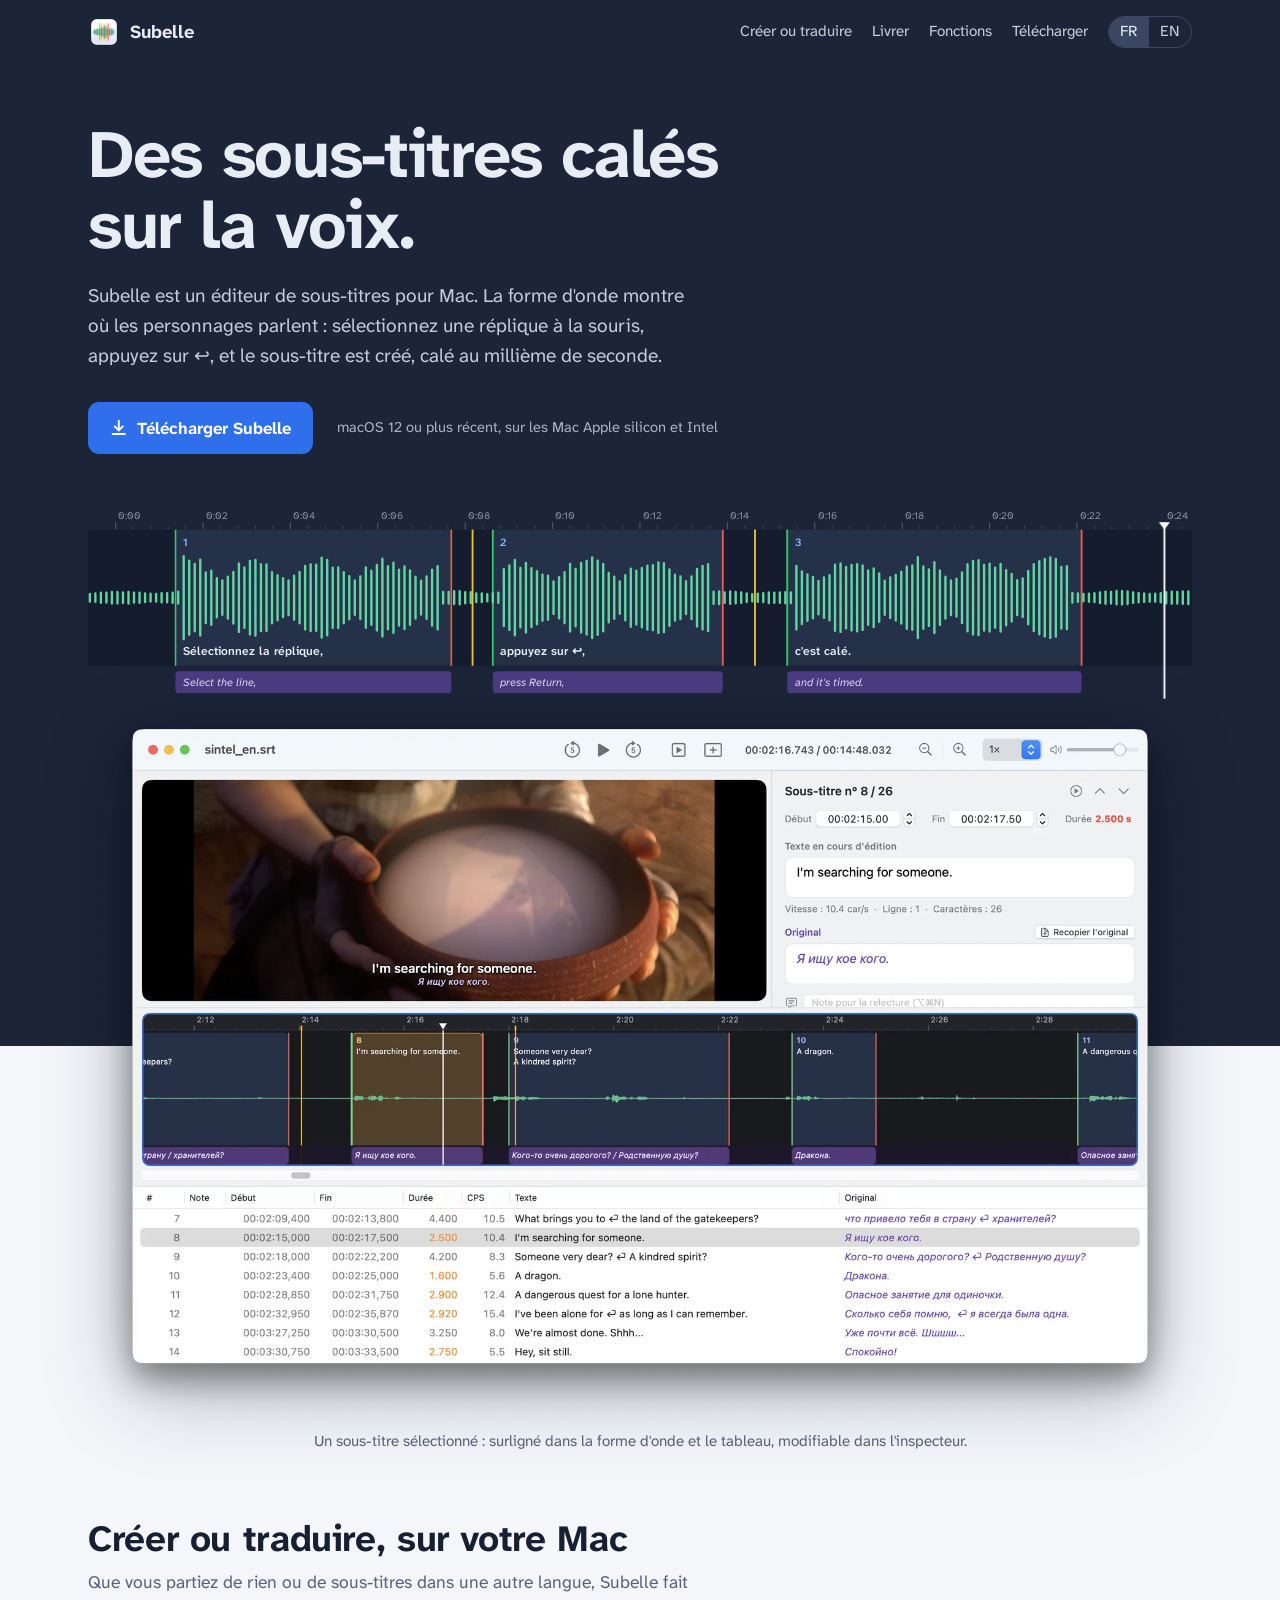
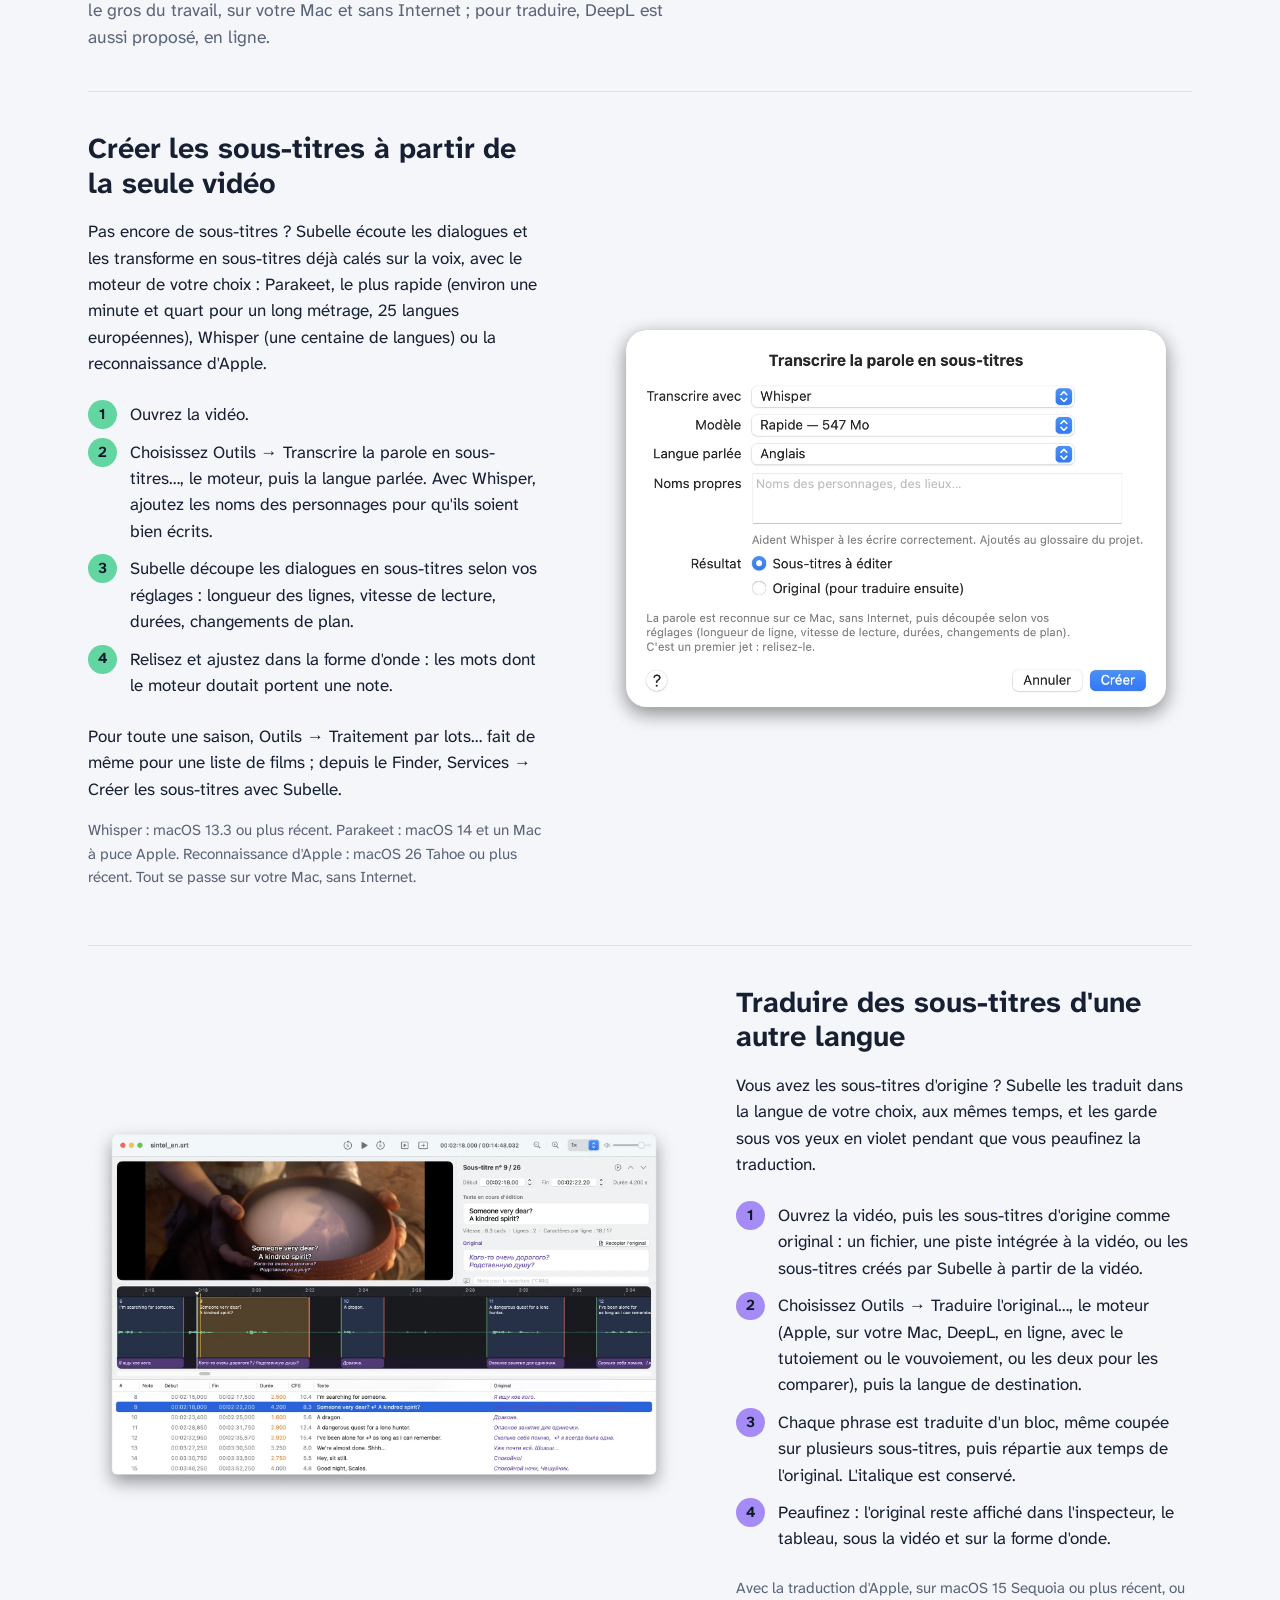
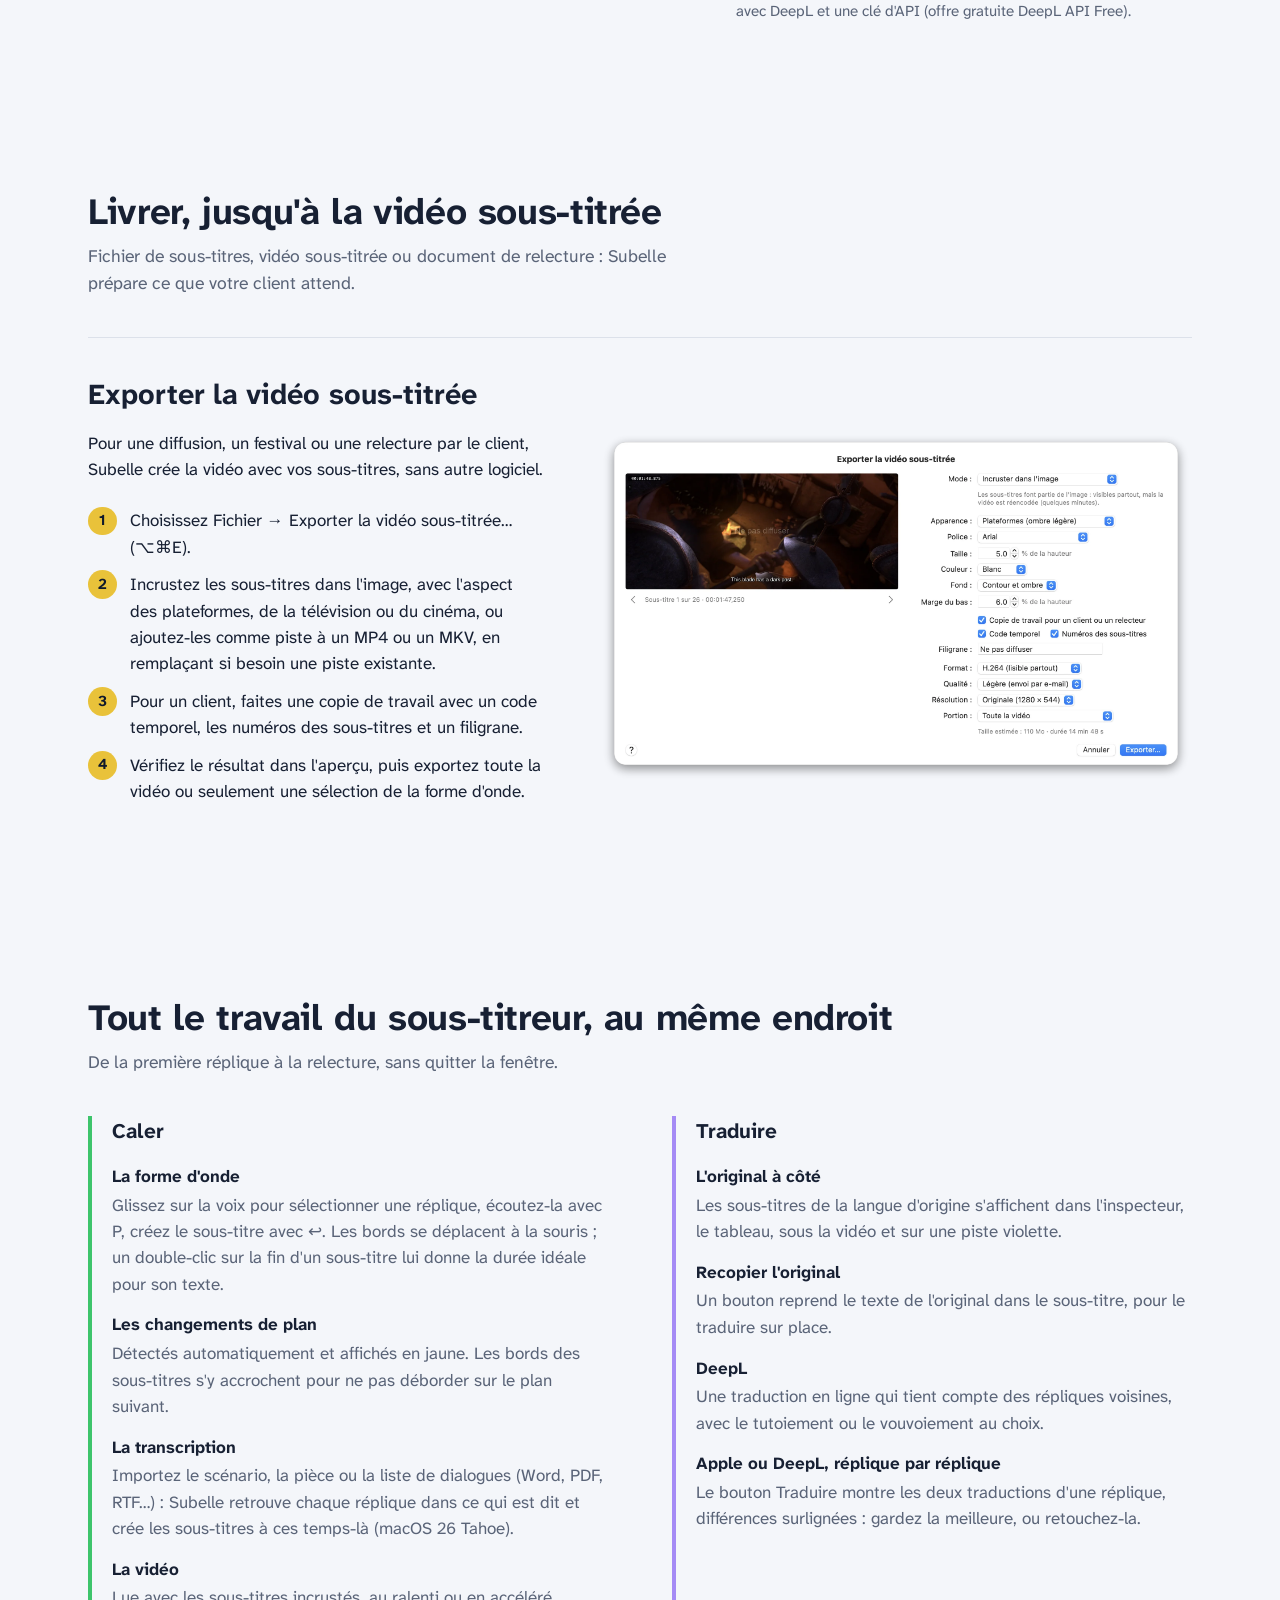
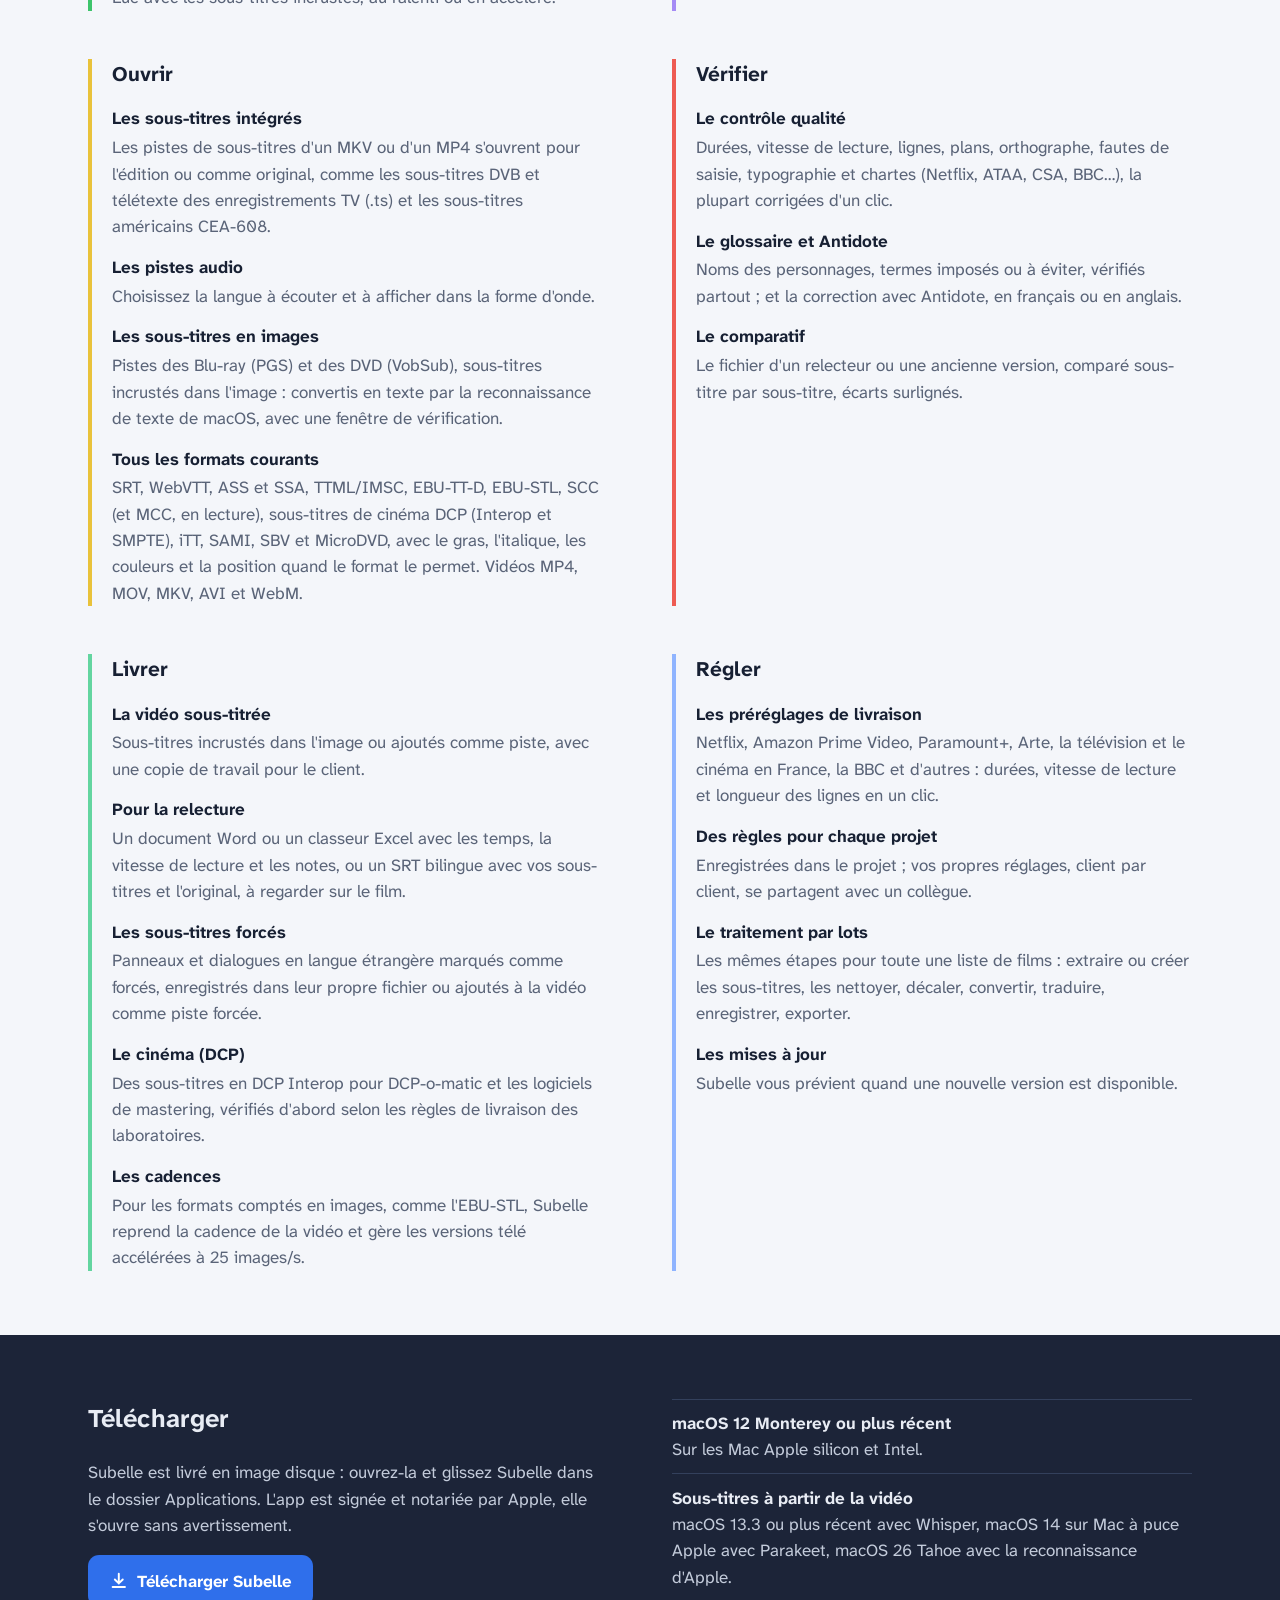
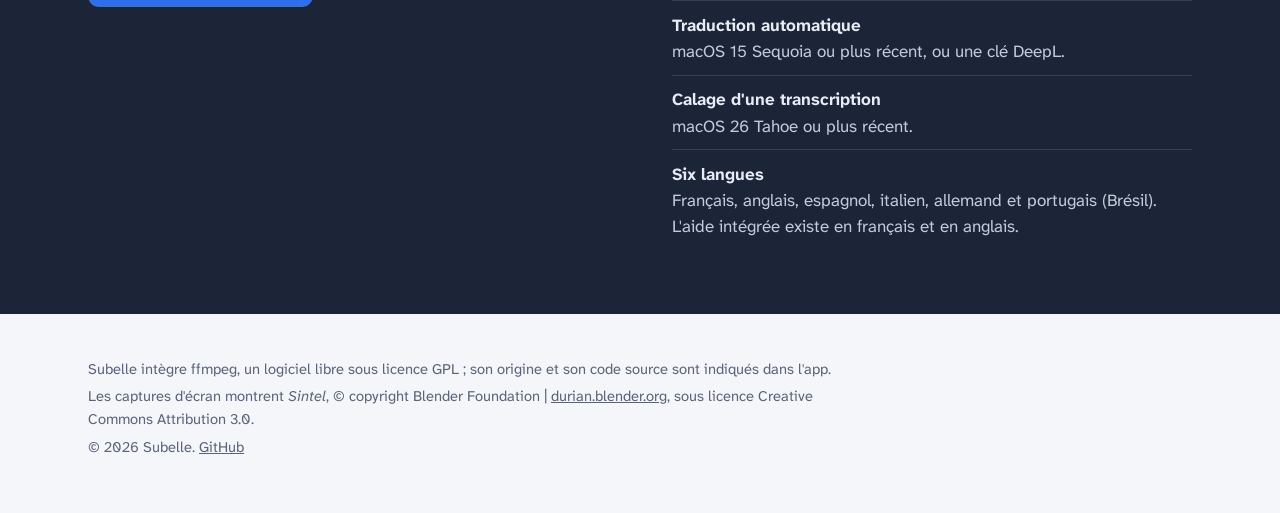
==== commit 5975ce55: "Add files via upload" ====
--- a/fr/index.html
+++ b/fr/index.html
@@ -165,7 +165,7 @@
   <div class="wrap">
     <h2>Créer ou traduire, sur votre Mac</h2>
     <p class="intro">Que vous partiez de rien ou de sous-titres dans une autre langue, Subelle fait le gros du travail, sur votre Mac et sans Internet ; pour traduire, DeepL est aussi proposé, en ligne.</p>
-    <article class="scenario create"><div class="text"><h3>Créer les sous-titres à partir de la seule vidéo</h3><p>Pas encore de sous-titres ? Subelle écoute les dialogues et les transforme en sous-titres déjà calés sur la voix, avec le moteur de votre choix : Parakeet, le plus rapide (environ une minute et quart pour un long métrage, 25 langues européennes), Whisper (une centaine de langues) ou la reconnaissance d&#x27;Apple.</p><ol><li>Ouvrez la vidéo.</li><li>Choisissez Outils → Transcrire la parole en sous-titres…, le moteur, puis la langue parlée. Avec Whisper, ajoutez les noms des personnages pour qu&#x27;ils soient bien écrits.</li><li>Subelle découpe les dialogues en sous-titres selon vos réglages : longueur des lignes, vitesse de lecture, durées, changements de plan.</li><li>Relisez et ajustez dans la forme d&#x27;onde : les mots dont le moteur doutait portent une note.</li></ol><p>Pour toute une saison, Outils → Traitement par lots… fait de même pour une liste de films ; depuis le Finder, Services → Créer les sous-titres avec Subelle.</p><p class="req">Whisper : macOS 13.3 ou plus récent. Parakeet : macOS 14 et un Mac à puce Apple. Reconnaissance d&#x27;Apple : macOS 26 Tahoe ou plus récent. Tout se passe sur votre Mac, sans Internet.</p></div><figure><img src="../images/fr/draft.webp" alt="La fenêtre Transcrire la parole en sous-titres, avec le moteur, le modèle, la langue parlée et les noms propres."></figure></article><article class="scenario translate"><div class="text"><h3>Traduire des sous-titres d&#x27;une autre langue</h3><p>Vous avez les sous-titres d&#x27;origine ? Subelle les traduit dans la langue de votre choix, aux mêmes temps, et les garde sous vos yeux en violet pendant que vous peaufinez la traduction.</p><ol><li>Ouvrez la vidéo, puis les sous-titres d&#x27;origine comme original : un fichier, une piste intégrée à la vidéo, ou les sous-titres créés par Subelle à partir de la vidéo.</li><li>Choisissez Outils → Traduire l&#x27;original…, le moteur (Apple, sur votre Mac, ou DeepL, en ligne, avec le tutoiement ou le vouvoiement), puis la langue de destination.</li><li>Chaque phrase est traduite d&#x27;un bloc, même coupée sur plusieurs sous-titres, puis répartie aux temps de l&#x27;original. L&#x27;italique est conservé.</li><li>Peaufinez : l&#x27;original reste affiché dans l&#x27;inspecteur, le tableau, sous la vidéo et sur la forme d&#x27;onde.</li></ol><p class="req">Avec la traduction d&#x27;Apple, sur macOS 15 Sequoia ou plus récent, ou avec DeepL et une clé d&#x27;API (offre gratuite DeepL API Free).</p></div><figure><img src="../images/fr/translation.webp" alt="Une traduction en cours : le sous-titre anglais sur l&#x27;image, l&#x27;original russe en violet dans l&#x27;inspecteur, sur la forme d&#x27;onde et dans le tableau."></figure></article>
+    <article class="scenario create"><div class="text"><h3>Créer les sous-titres à partir de la seule vidéo</h3><p>Pas encore de sous-titres ? Subelle écoute les dialogues et les transforme en sous-titres déjà calés sur la voix, avec le moteur de votre choix : Parakeet, le plus rapide (environ une minute et quart pour un long métrage, 25 langues européennes), Whisper (une centaine de langues) ou la reconnaissance d&#x27;Apple.</p><ol><li>Ouvrez la vidéo.</li><li>Choisissez Outils → Transcrire la parole en sous-titres…, le moteur, puis la langue parlée. Avec Whisper, ajoutez les noms des personnages pour qu&#x27;ils soient bien écrits.</li><li>Subelle découpe les dialogues en sous-titres selon vos réglages : longueur des lignes, vitesse de lecture, durées, changements de plan.</li><li>Relisez et ajustez dans la forme d&#x27;onde : les mots dont le moteur doutait portent une note.</li></ol><p>Pour toute une saison, Outils → Traitement par lots… fait de même pour une liste de films ; depuis le Finder, Services → Créer les sous-titres avec Subelle.</p><p class="req">Whisper : macOS 13.3 ou plus récent. Parakeet : macOS 14 et un Mac à puce Apple. Reconnaissance d&#x27;Apple : macOS 26 Tahoe ou plus récent. Tout se passe sur votre Mac, sans Internet.</p></div><figure><img src="../images/fr/draft.webp" alt="La fenêtre Transcrire la parole en sous-titres, avec le moteur, le modèle, la langue parlée et les noms propres."></figure></article><article class="scenario translate"><div class="text"><h3>Traduire des sous-titres d&#x27;une autre langue</h3><p>Vous avez les sous-titres d&#x27;origine ? Subelle les traduit dans la langue de votre choix, aux mêmes temps, et les garde sous vos yeux en violet pendant que vous peaufinez la traduction.</p><ol><li>Ouvrez la vidéo, puis les sous-titres d&#x27;origine comme original : un fichier, une piste intégrée à la vidéo, ou les sous-titres créés par Subelle à partir de la vidéo.</li><li>Choisissez Outils → Traduire l&#x27;original…, le moteur (Apple, sur votre Mac, DeepL, en ligne, avec le tutoiement ou le vouvoiement, ou les deux pour les comparer), puis la langue de destination.</li><li>Chaque phrase est traduite d&#x27;un bloc, même coupée sur plusieurs sous-titres, puis répartie aux temps de l&#x27;original. L&#x27;italique est conservé.</li><li>Peaufinez : l&#x27;original reste affiché dans l&#x27;inspecteur, le tableau, sous la vidéo et sur la forme d&#x27;onde.</li></ol><p class="req">Avec la traduction d&#x27;Apple, sur macOS 15 Sequoia ou plus récent, ou avec DeepL et une clé d&#x27;API (offre gratuite DeepL API Free).</p></div><figure><img src="../images/fr/translation.webp" alt="Une traduction en cours : le sous-titre anglais sur l&#x27;image, l&#x27;original russe en violet dans l&#x27;inspecteur, sur la forme d&#x27;onde et dans le tableau."></figure></article>
   </div>
 </section>
 <section id="deliver" class="scenarios">
@@ -179,7 +179,7 @@
   <div class="wrap">
     <h2>Tout le travail du sous-titreur, au même endroit</h2>
     <p class="intro">De la première réplique à la relecture, sans quitter la fenêtre.</p>
-    <div class="steps"><div class="step time"><h3>Caler</h3><dl><dt>La forme d&#x27;onde</dt><dd>Glissez sur la voix pour sélectionner une réplique, écoutez-la avec P, créez le sous-titre avec ↩. Les bords se déplacent à la souris ; un double-clic sur la fin d&#x27;un sous-titre lui donne la durée idéale pour son texte.</dd><dt>Les changements de plan</dt><dd>Détectés automatiquement et affichés en jaune. Les bords des sous-titres s&#x27;y accrochent pour ne pas déborder sur le plan suivant.</dd><dt>La transcription</dt><dd>Importez le scénario, la pièce ou la liste de dialogues (Word, PDF, RTF…) : Subelle retrouve chaque réplique dans ce qui est dit et crée les sous-titres à ces temps-là (macOS 26 Tahoe).</dd><dt>La vidéo</dt><dd>Lue avec les sous-titres incrustés, au ralenti ou en accéléré.</dd></dl></div><div class="step translate"><h3>Traduire</h3><dl><dt>L&#x27;original à côté</dt><dd>Les sous-titres de la langue d&#x27;origine s&#x27;affichent dans l&#x27;inspecteur, le tableau, sous la vidéo et sur une piste violette.</dd><dt>Recopier l&#x27;original</dt><dd>Un bouton reprend le texte de l&#x27;original dans le sous-titre, pour le traduire sur place.</dd><dt>DeepL</dt><dd>Une traduction en ligne qui tient compte des répliques voisines, avec le tutoiement ou le vouvoiement au choix.</dd></dl></div><div class="step start"><h3>Ouvrir</h3><dl><dt>Les sous-titres intégrés</dt><dd>Les pistes de sous-titres d&#x27;un MKV ou d&#x27;un MP4 s&#x27;ouvrent pour l&#x27;édition ou comme original.</dd><dt>Les pistes audio</dt><dd>Choisissez la langue à écouter et à afficher dans la forme d&#x27;onde.</dd><dt>Les sous-titres en images</dt><dd>Pistes des Blu-ray (PGS) et des DVD (VobSub), sous-titres incrustés dans l&#x27;image : convertis en texte par la reconnaissance de texte de macOS, avec une fenêtre de vérification.</dd><dt>Tous les formats courants</dt><dd>SRT, WebVTT, ASS et SSA, TTML/IMSC, EBU-TT-D, EBU-STL, iTT, SAMI, SBV et MicroDVD, avec le gras, l&#x27;italique, les couleurs et la position quand le format le permet. Vidéos MP4, MOV, MKV, AVI et WebM.</dd></dl></div><div class="step check"><h3>Vérifier</h3><dl><dt>Le contrôle qualité</dt><dd>Durées, vitesse de lecture, lignes, plans, orthographe, fautes de saisie, typographie et chartes (Netflix, ATAA, CSA, BBC…), la plupart corrigées d&#x27;un clic.</dd><dt>Le glossaire et Antidote</dt><dd>Noms des personnages, termes imposés ou à éviter, vérifiés partout ; et la correction avec Antidote, en français ou en anglais.</dd><dt>Le comparatif</dt><dd>Le fichier d&#x27;un relecteur ou une ancienne version, comparé sous-titre par sous-titre, écarts surlignés.</dd></dl></div><div class="step deliver"><h3>Livrer</h3><dl><dt>La vidéo sous-titrée</dt><dd>Sous-titres incrustés dans l&#x27;image ou ajoutés comme piste, avec une copie de travail pour le client.</dd><dt>Pour la relecture</dt><dd>Un document Word ou un classeur Excel avec les temps, la vitesse de lecture et les notes, ou un SRT bilingue avec vos sous-titres et l&#x27;original, à regarder sur le film.</dd><dt>Les sous-titres forcés</dt><dd>Panneaux et dialogues en langue étrangère marqués comme forcés, enregistrés dans leur propre fichier ou ajoutés à la vidéo comme piste forcée.</dd><dt>Les cadences</dt><dd>Pour les formats comptés en images, comme l&#x27;EBU-STL, Subelle reprend la cadence de la vidéo et gère les versions télé accélérées à 25 images/s.</dd></dl></div><div class="step settings"><h3>Régler</h3><dl><dt>Les préréglages de livraison</dt><dd>Netflix, Amazon Prime Video, Paramount+, Arte, la télévision et le cinéma en France, la BBC et d&#x27;autres : durées, vitesse de lecture et longueur des lignes en un clic.</dd><dt>Des règles pour chaque projet</dt><dd>Enregistrées dans le projet ; vos propres réglages, client par client, se partagent avec un collègue.</dd><dt>Le traitement par lots</dt><dd>Les mêmes étapes pour toute une liste de films : extraire ou créer les sous-titres, les nettoyer, décaler, convertir, traduire, enregistrer, exporter.</dd><dt>Les mises à jour</dt><dd>Subelle vous prévient quand une nouvelle version est disponible.</dd></dl></div></div>
+    <div class="steps"><div class="step time"><h3>Caler</h3><dl><dt>La forme d&#x27;onde</dt><dd>Glissez sur la voix pour sélectionner une réplique, écoutez-la avec P, créez le sous-titre avec ↩. Les bords se déplacent à la souris ; un double-clic sur la fin d&#x27;un sous-titre lui donne la durée idéale pour son texte.</dd><dt>Les changements de plan</dt><dd>Détectés automatiquement et affichés en jaune. Les bords des sous-titres s&#x27;y accrochent pour ne pas déborder sur le plan suivant.</dd><dt>La transcription</dt><dd>Importez le scénario, la pièce ou la liste de dialogues (Word, PDF, RTF…) : Subelle retrouve chaque réplique dans ce qui est dit et crée les sous-titres à ces temps-là (macOS 26 Tahoe).</dd><dt>La vidéo</dt><dd>Lue avec les sous-titres incrustés, au ralenti ou en accéléré.</dd></dl></div><div class="step translate"><h3>Traduire</h3><dl><dt>L&#x27;original à côté</dt><dd>Les sous-titres de la langue d&#x27;origine s&#x27;affichent dans l&#x27;inspecteur, le tableau, sous la vidéo et sur une piste violette.</dd><dt>Recopier l&#x27;original</dt><dd>Un bouton reprend le texte de l&#x27;original dans le sous-titre, pour le traduire sur place.</dd><dt>DeepL</dt><dd>Une traduction en ligne qui tient compte des répliques voisines, avec le tutoiement ou le vouvoiement au choix.</dd><dt>Apple ou DeepL, réplique par réplique</dt><dd>Le bouton Traduire montre les deux traductions d&#x27;une réplique, différences surlignées : gardez la meilleure, ou retouchez-la.</dd></dl></div><div class="step start"><h3>Ouvrir</h3><dl><dt>Les sous-titres intégrés</dt><dd>Les pistes de sous-titres d&#x27;un MKV ou d&#x27;un MP4 s&#x27;ouvrent pour l&#x27;édition ou comme original, comme les sous-titres DVB et télétexte des enregistrements TV (.ts) et les sous-titres américains CEA-608.</dd><dt>Les pistes audio</dt><dd>Choisissez la langue à écouter et à afficher dans la forme d&#x27;onde.</dd><dt>Les sous-titres en images</dt><dd>Pistes des Blu-ray (PGS) et des DVD (VobSub), sous-titres incrustés dans l&#x27;image : convertis en texte par la reconnaissance de texte de macOS, avec une fenêtre de vérification.</dd><dt>Tous les formats courants</dt><dd>SRT, WebVTT, ASS et SSA, TTML/IMSC, EBU-TT-D, EBU-STL, SCC (et MCC, en lecture), sous-titres de cinéma DCP (Interop et SMPTE), iTT, SAMI, SBV et MicroDVD, avec le gras, l&#x27;italique, les couleurs et la position quand le format le permet. Vidéos MP4, MOV, MKV, AVI et WebM.</dd></dl></div><div class="step check"><h3>Vérifier</h3><dl><dt>Le contrôle qualité</dt><dd>Durées, vitesse de lecture, lignes, plans, orthographe, fautes de saisie, typographie et chartes (Netflix, ATAA, CSA, BBC…), la plupart corrigées d&#x27;un clic.</dd><dt>Le glossaire et Antidote</dt><dd>Noms des personnages, termes imposés ou à éviter, vérifiés partout ; et la correction avec Antidote, en français ou en anglais.</dd><dt>Le comparatif</dt><dd>Le fichier d&#x27;un relecteur ou une ancienne version, comparé sous-titre par sous-titre, écarts surlignés.</dd></dl></div><div class="step deliver"><h3>Livrer</h3><dl><dt>La vidéo sous-titrée</dt><dd>Sous-titres incrustés dans l&#x27;image ou ajoutés comme piste, avec une copie de travail pour le client.</dd><dt>Pour la relecture</dt><dd>Un document Word ou un classeur Excel avec les temps, la vitesse de lecture et les notes, ou un SRT bilingue avec vos sous-titres et l&#x27;original, à regarder sur le film.</dd><dt>Les sous-titres forcés</dt><dd>Panneaux et dialogues en langue étrangère marqués comme forcés, enregistrés dans leur propre fichier ou ajoutés à la vidéo comme piste forcée.</dd><dt>Le cinéma (DCP)</dt><dd>Des sous-titres en DCP Interop pour DCP-o-matic et les logiciels de mastering, vérifiés d&#x27;abord selon les règles de livraison des laboratoires.</dd><dt>Les cadences</dt><dd>Pour les formats comptés en images, comme l&#x27;EBU-STL, Subelle reprend la cadence de la vidéo et gère les versions télé accélérées à 25 images/s.</dd></dl></div><div class="step settings"><h3>Régler</h3><dl><dt>Les préréglages de livraison</dt><dd>Netflix, Amazon Prime Video, Paramount+, Arte, la télévision et le cinéma en France, la BBC et d&#x27;autres : durées, vitesse de lecture et longueur des lignes en un clic.</dd><dt>Des règles pour chaque projet</dt><dd>Enregistrées dans le projet ; vos propres réglages, client par client, se partagent avec un collègue.</dd><dt>Le traitement par lots</dt><dd>Les mêmes étapes pour toute une liste de films : extraire ou créer les sous-titres, les nettoyer, décaler, convertir, traduire, enregistrer, exporter.</dd><dt>Les mises à jour</dt><dd>Subelle vous prévient quand une nouvelle version est disponible.</dd></dl></div></div>
   </div>
 </section>
 <section id="download" class="get">
